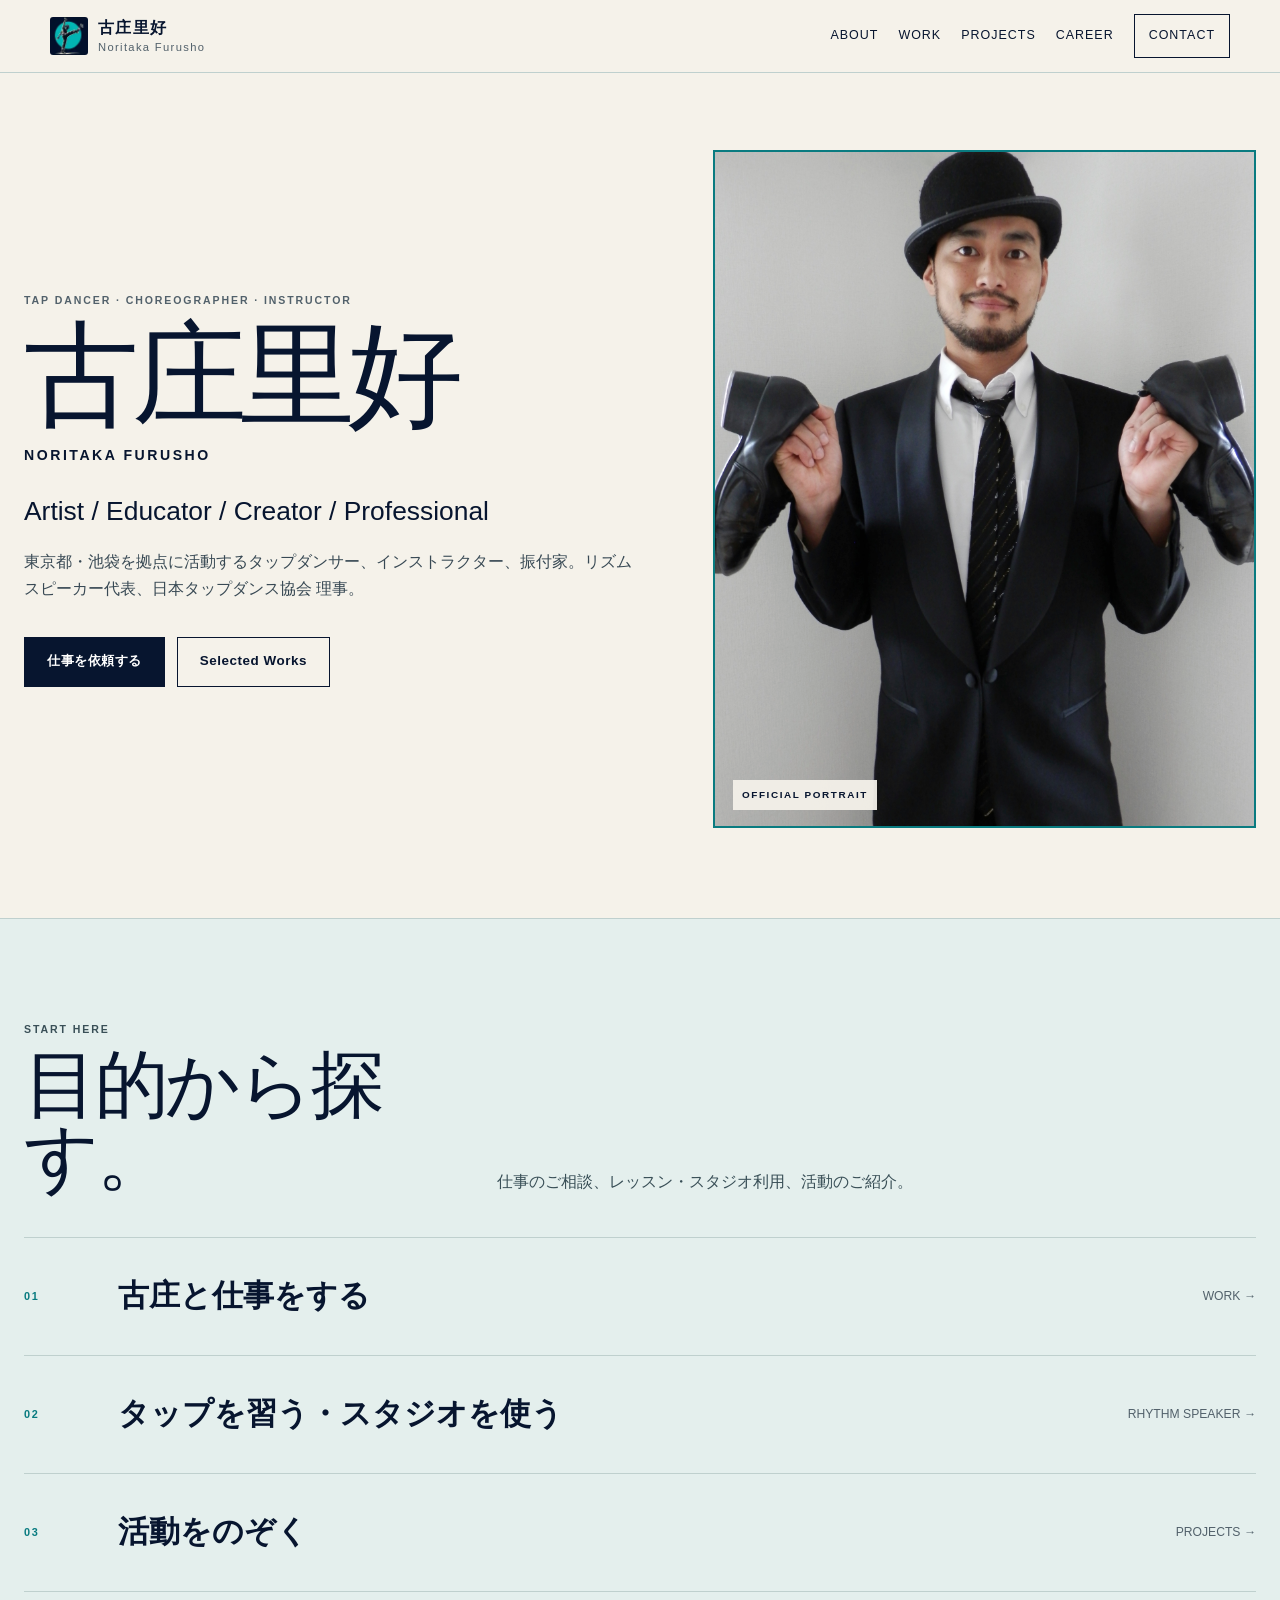
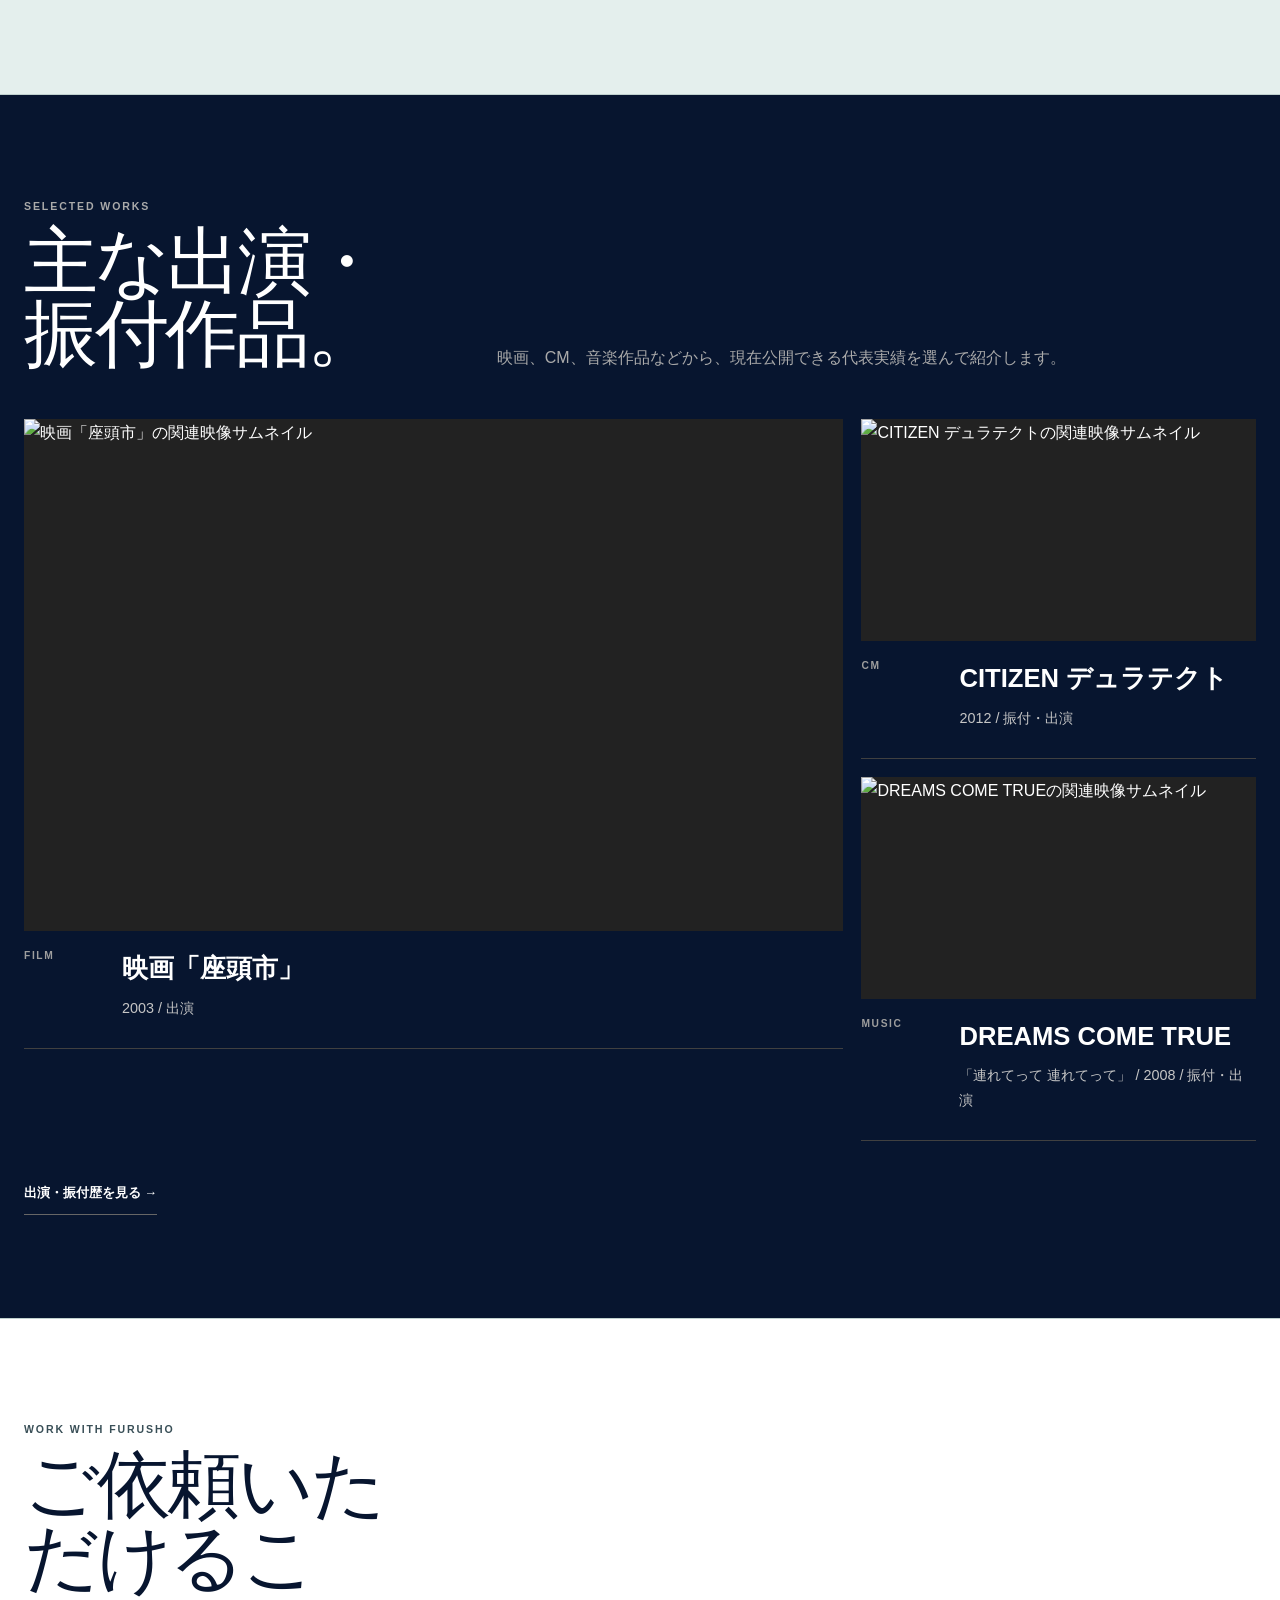
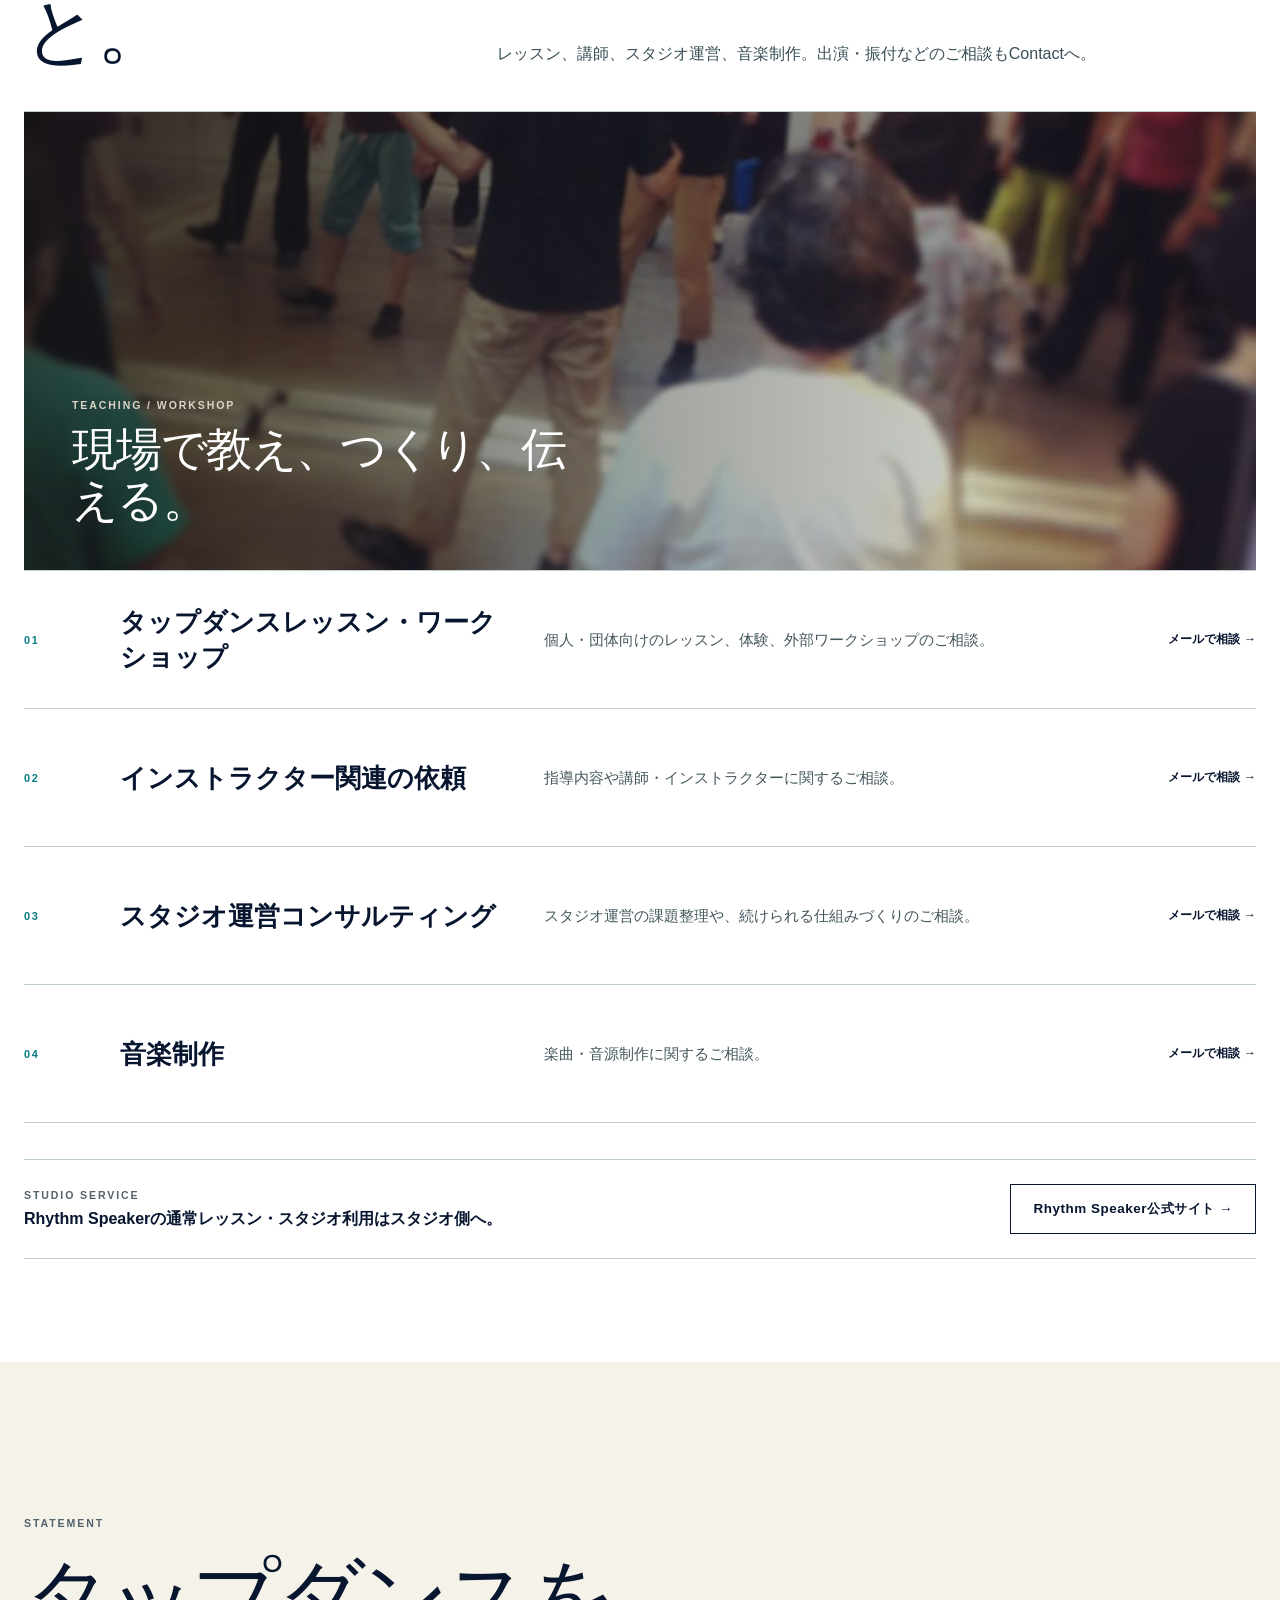
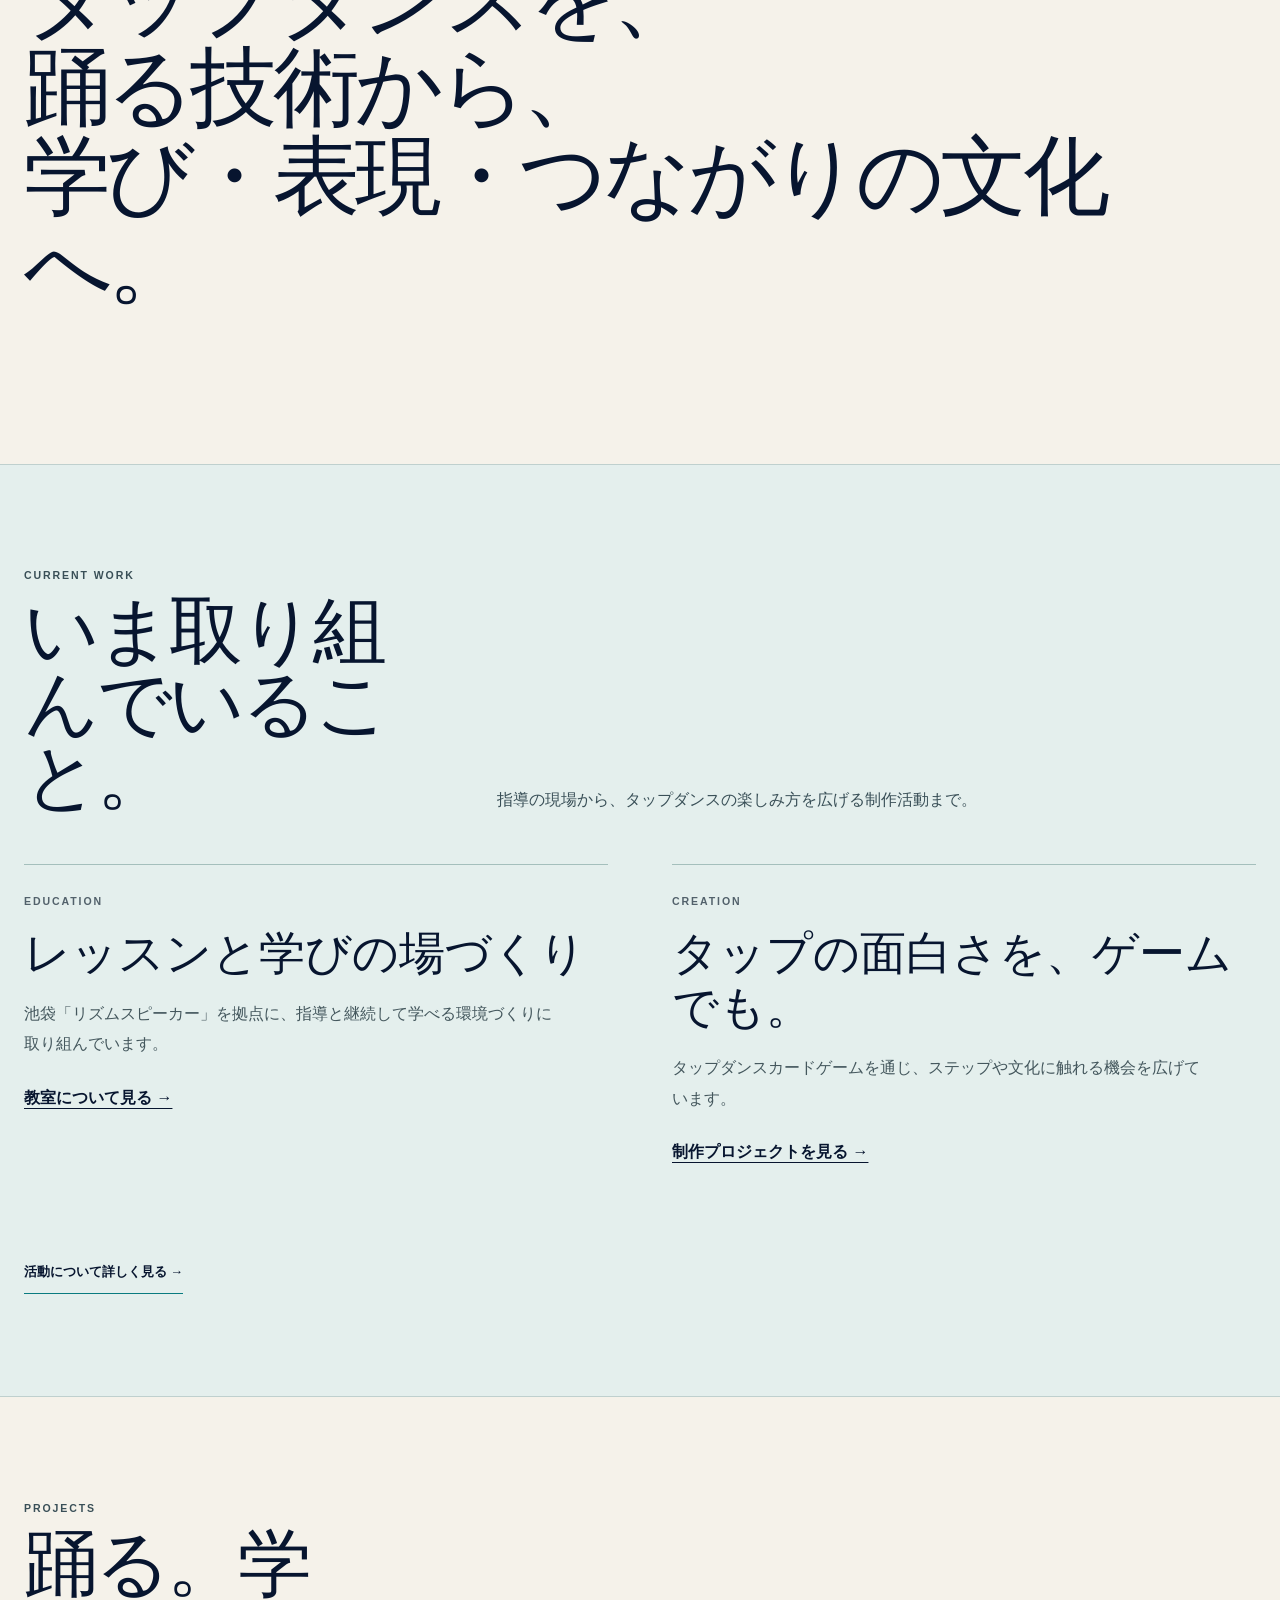
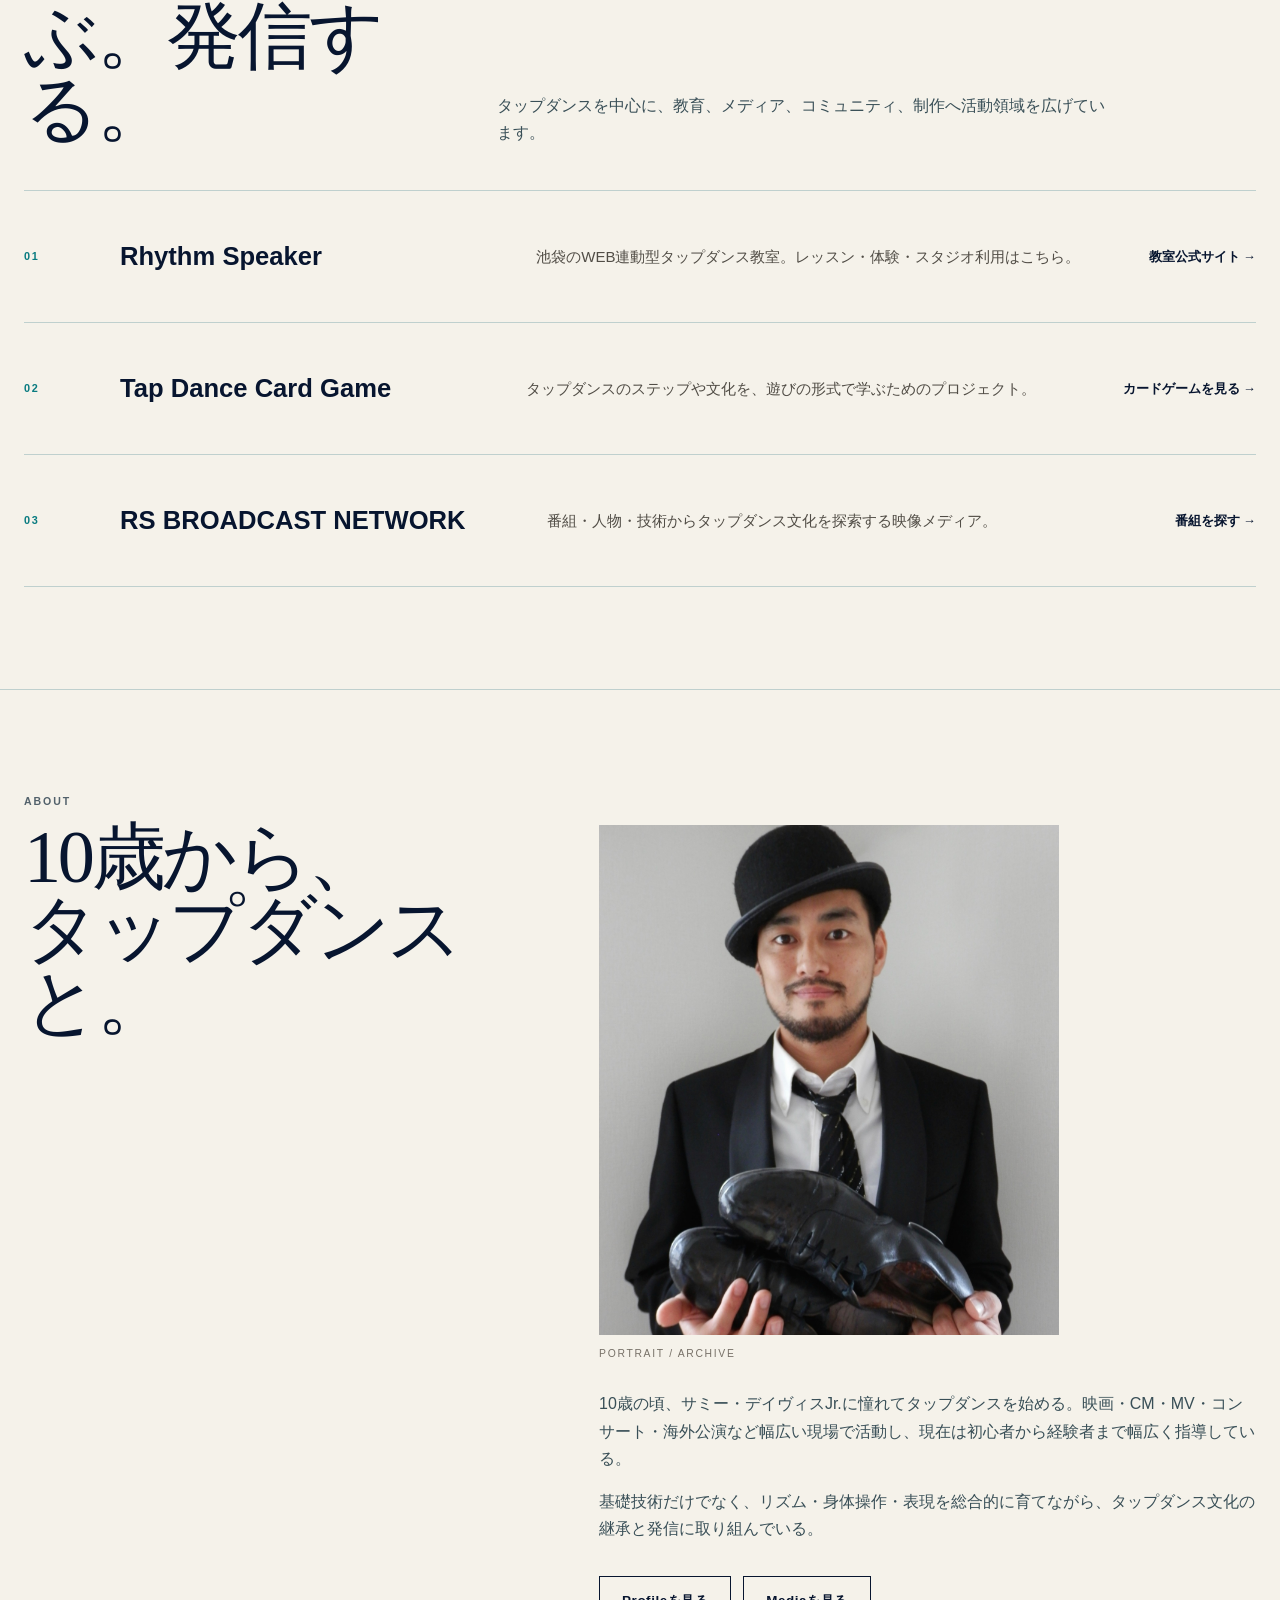
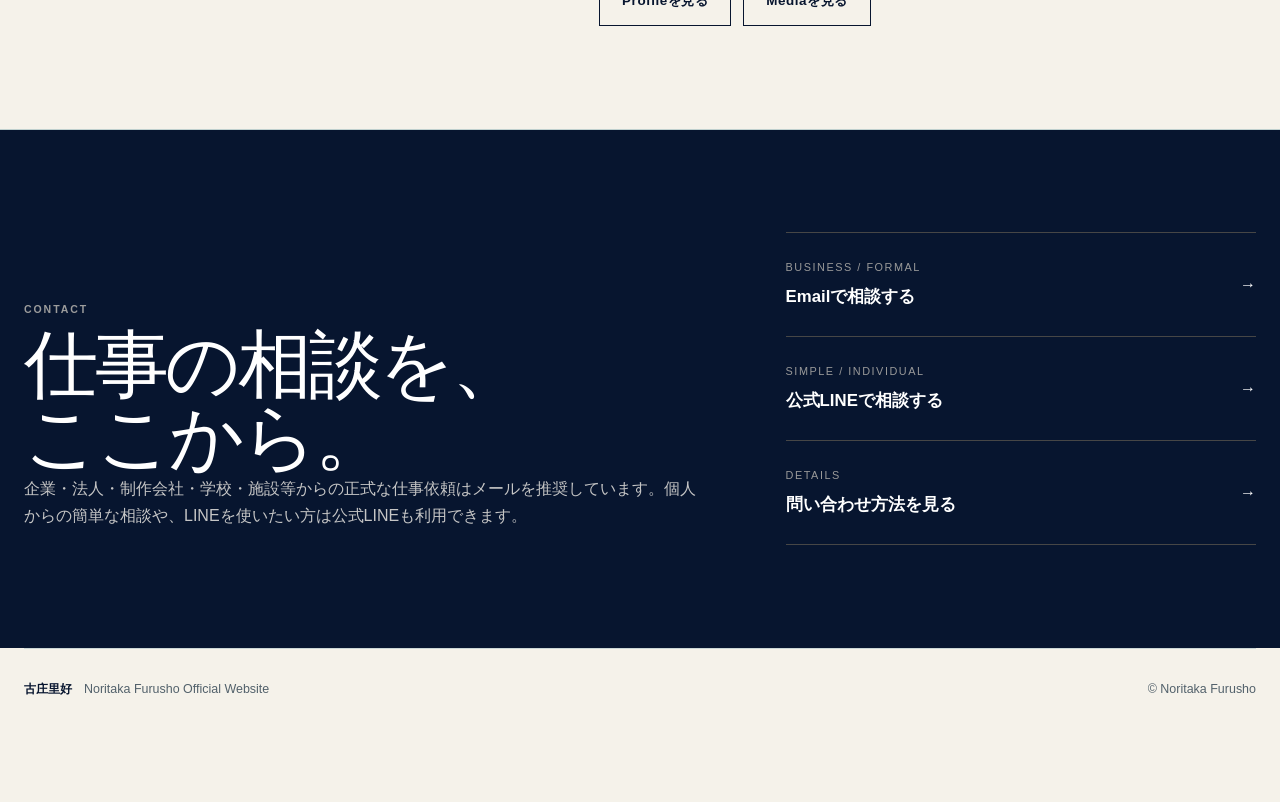
==== index.html @ b744b851 "fix(theme): match browser theme color to navy brand" ====
<!doctype html>
<html lang="ja">
<head>
  <meta charset="utf-8">
  <meta name="viewport" content="width=device-width, initial-scale=1">
  <title>古庄里好 | Noritaka Furusho Official Website</title>
  <meta name="description" content="タップダンサー、インストラクター、振付家・古庄里好（Noritaka Furusho）の公式サイト。プロフィール、主な出演・振付歴、現在の活動、タップダンスレッスン・ワークショップ、インストラクター関連、スタジオ運営コンサルティング、音楽制作などのご相談。">
  <meta name="theme-color" content="#07152F">
  <link rel="icon" type="image/svg+xml" href="assets/icons/furusho-mark.svg">
  <link rel="manifest" href="site.webmanifest">
  <meta name="apple-mobile-web-app-title" content="NORITAP">
  <link rel="canonical" href="https://noritap.github.io/furusho-official/">
  <meta property="og:type" content="website">
  <meta property="og:locale" content="ja_JP">
  <meta property="og:title" content="古庄里好 | Noritaka Furusho Official Website">
  <meta property="og:description" content="タップダンサー、インストラクター、振付家・古庄里好の公式サイト。プロフィール、実績、現在の活動、仕事依頼の窓口。">
  <meta property="og:url" content="https://noritap.github.io/furusho-official/">
  <meta property="og:image" content="https://noritap.github.io/furusho-official/assets/images/furusho-profile-main.jpg">
  <meta property="og:image:alt" content="タップシューズを手にした古庄里好">
  <meta name="twitter:card" content="summary_large_image">
  <link rel="stylesheet" href="assets/css/style.css">
  <link rel="stylesheet" href="assets/css/home-v3.css">
  <link rel="stylesheet" href="assets/css/home-work-context.css">
  <link rel="stylesheet" href="assets/css/editorial-photo-library.css">
  <link rel="stylesheet" href="assets/css/v4-public.css">
  <script type="application/ld+json">
  {
    "@context": "https://schema.org",
    "@type": "Person",
    "name": "古庄里好",
    "alternateName": ["Noritaka Furusho", "noritap", "NORITAP", "NORI"],
    "url": "https://noritap.github.io/furusho-official/",
    "image": "https://noritap.github.io/furusho-official/assets/images/furusho-profile-main.jpg",
    "jobTitle": ["タップダンサー", "インストラクター", "振付家"],
    "sameAs": [
      "https://www.youtube.com/channel/UCsCznku0uyE4718G5wfj_2Q",
      "https://www.instagram.com/noritap/"
    ]
  }
  </script>
</head>
<body class="home-v3">
  <a class="skip-link" href="#main">本文へ移動</a>

  <header class="site-header">
    <a class="brand" href="#top" aria-label="古庄里好 Official Website ホーム">
      <img class="brand-mark" src="assets/icons/furusho-mark.svg" alt="" width="38" height="38" aria-hidden="true">
      <span class="brand-copy"><span class="brand-ja">古庄里好</span><span class="brand-en">Noritaka Furusho</span></span>
    </a>
    <nav class="nav" aria-label="メインナビゲーション">
      <a href="#about">About</a>
      <a href="#work">Work</a>
      <a href="projects/">Projects</a>
      <a href="career/">Career</a>
      <a class="nav-cta" href="contact/">Contact</a>
    </nav>
  </header>

  <main id="main">
    <section id="top" class="section-shell v3-hero">
      <div class="v3-hero-copy">
        <p class="v3-kicker">TAP DANCER · CHOREOGRAPHER · INSTRUCTOR</p>
        <h1 class="v3-name">古庄里好<span>NORITAKA FURUSHO</span></h1>
        <p class="v3-role">Artist / Educator / Creator / Professional</p>
        <p class="v3-hero-lead">東京都・池袋を拠点に活動するタップダンサー、インストラクター、振付家。リズムスピーカー代表、日本タップダンス協会 理事。</p>
        <div class="v3-actions">
          <a class="v3-button primary" href="contact/">仕事を依頼する</a>
          <a class="v3-button" href="#selected-works">Selected Works</a>
        </div>
      </div>
      <figure class="v3-portrait">
        <img src="assets/images/furusho-profile-main.jpg" alt="タップシューズを手にした古庄里好" width="1200" height="1600" fetchpriority="high">
        <figcaption>OFFICIAL PORTRAIT</figcaption>
      </figure>
    </section>

    <section class="v3-section v3-route" aria-labelledby="route-title">
      <div class="section-shell">
        <div class="v3-route-head">
          <div><p class="v3-label">START HERE</p><h2 id="route-title">目的から探す。</h2></div>
          <p>仕事のご相談、レッスン・スタジオ利用、活動のご紹介。</p>
        </div>
        <div class="v3-route-list">
          <a class="v3-route-link" href="#work"><span class="index">01</span><strong>古庄と仕事をする</strong><small>WORK →</small></a>
          <a class="v3-route-link" href="https://noritap.github.io/rhythmspeaker/" target="_blank" rel="noopener noreferrer"><span class="index">02</span><strong>タップを習う・スタジオを使う</strong><small>RHYTHM SPEAKER →</small></a>
          <a class="v3-route-link" href="projects/"><span class="index">03</span><strong>活動をのぞく</strong><small>PROJECTS →</small></a>
        </div>
      </div>
    </section>

    <section id="selected-works" class="v3-section v3-works">
      <div class="section-shell">
        <div class="v3-section-head">
          <div><p class="v3-label">SELECTED WORKS</p><h2>主な出演・振付作品。</h2></div>
          <p>映画、CM、音楽作品などから、現在公開できる代表実績を選んで紹介します。</p>
        </div>
<!-- BEGIN GENERATED:HOME_FEATURED_WORKS -->
        <div class="v3-feature-grid">
          <a class="v3-feature-main" href="https://www.youtube.com/watch?v=op0b7AyaQn0" target="_blank" rel="noopener noreferrer"><figure><img src="https://img.youtube.com/vi/op0b7AyaQn0/hqdefault.jpg" alt="映画「座頭市」の関連映像サムネイル" width="480" height="360" loading="lazy" decoding="async"></figure><div class="v3-feature-copy"><span>FILM</span><div><h3>映画「座頭市」</h3><p>2003 / 出演</p></div></div></a>
          <div class="v3-feature-side-stack">
          <a class="v3-feature-side" href="https://www.youtube.com/watch?v=KNPQqgpgqPQ" target="_blank" rel="noopener noreferrer"><figure><img src="https://img.youtube.com/vi/KNPQqgpgqPQ/hqdefault.jpg" alt="CITIZEN デュラテクトの関連映像サムネイル" width="480" height="360" loading="lazy" decoding="async"></figure><div class="v3-feature-copy"><span>CM</span><div><h3>CITIZEN デュラテクト</h3><p>2012 / 振付・出演</p></div></div></a>
          <a class="v3-feature-side" href="https://www.youtube.com/watch?v=3HW_v_vA63w" target="_blank" rel="noopener noreferrer"><figure><img src="https://img.youtube.com/vi/3HW_v_vA63w/hqdefault.jpg" alt="DREAMS COME TRUEの関連映像サムネイル" width="480" height="360" loading="lazy" decoding="async"></figure><div class="v3-feature-copy"><span>MUSIC</span><div><h3>DREAMS COME TRUE</h3><p>「連れてって 連れてって」 / 2008 / 振付・出演</p></div></div></a>
          </div>
        </div>
<!-- END GENERATED:HOME_FEATURED_WORKS -->
        <a class="v3-dark-link" href="career/">出演・振付歴を見る →</a>
      </div>
    </section>

    <section id="work" class="v3-section v3-work">
      <div class="section-shell">
        <div class="v3-section-head">
          <div><p class="v3-label">WORK WITH FURUSHO</p><h2>ご依頼いただけること。</h2></div>
          <p>レッスン、講師、スタジオ運営、音楽制作。出演・振付などのご相談もContactへ。</p>
        </div>
        <figure class="v3-work-context">
          <img src="assets/images/editorial/teaching-class.jpg" alt="スタジオで受講者にタップダンスを教えるレッスン風景" width="960" height="960" loading="lazy" decoding="async">
          <figcaption><span>TEACHING / WORKSHOP</span><strong>現場で教え、つくり、伝える。</strong></figcaption>
        </figure>
<!-- BEGIN GENERATED:HOME_SERVICES -->
        <div class="v3-work-list">
          <article class="v3-work-row"><span class="index">01</span><h3>タップダンスレッスン・ワークショップ</h3><p>個人・団体向けのレッスン、体験、外部ワークショップのご相談。</p><a href="mailto:furushonoritaka@gmail.com?subject=%E3%82%BF%E3%83%83%E3%83%97%E3%83%80%E3%83%B3%E3%82%B9%E3%83%AC%E3%83%83%E3%82%B9%E3%83%B3%E3%83%BB%E3%83%AF%E3%83%BC%E3%82%AF%E3%82%B7%E3%83%A7%E3%83%83%E3%83%97%E3%81%AE%E3%81%94%E7%9B%B8%E8%AB%87%EF%BD%9C%E5%8F%A4%E5%BA%84%E9%87%8C%E5%A5%BD" aria-label="タップダンスレッスン・ワークショップについてメールで相談する">メールで相談 →</a></article>
          <article class="v3-work-row"><span class="index">02</span><h3>インストラクター関連の依頼</h3><p>指導内容や講師・インストラクターに関するご相談。</p><a href="mailto:furushonoritaka@gmail.com?subject=%E3%82%A4%E3%83%B3%E3%82%B9%E3%83%88%E3%83%A9%E3%82%AF%E3%82%BF%E3%83%BC%E9%96%A2%E9%80%A3%E3%81%AE%E4%BE%9D%E9%A0%BC%E3%81%AE%E3%81%94%E7%9B%B8%E8%AB%87%EF%BD%9C%E5%8F%A4%E5%BA%84%E9%87%8C%E5%A5%BD" aria-label="インストラクター関連の依頼についてメールで相談する">メールで相談 →</a></article>
          <article class="v3-work-row"><span class="index">03</span><h3>スタジオ運営コンサルティング</h3><p>スタジオ運営の課題整理や、続けられる仕組みづくりのご相談。</p><a href="mailto:furushonoritaka@gmail.com?subject=%E3%82%B9%E3%82%BF%E3%82%B8%E3%82%AA%E9%81%8B%E5%96%B6%E3%82%B3%E3%83%B3%E3%82%B5%E3%83%AB%E3%83%86%E3%82%A3%E3%83%B3%E3%82%B0%E3%81%AE%E3%81%94%E7%9B%B8%E8%AB%87%EF%BD%9C%E5%8F%A4%E5%BA%84%E9%87%8C%E5%A5%BD" aria-label="スタジオ運営コンサルティングについてメールで相談する">メールで相談 →</a></article>
          <article class="v3-work-row"><span class="index">04</span><h3>音楽制作</h3><p>楽曲・音源制作に関するご相談。</p><a href="mailto:furushonoritaka@gmail.com?subject=%E9%9F%B3%E6%A5%BD%E5%88%B6%E4%BD%9C%E3%81%AE%E3%81%94%E7%9B%B8%E8%AB%87%EF%BD%9C%E5%8F%A4%E5%BA%84%E9%87%8C%E5%A5%BD" aria-label="音楽制作についてメールで相談する">メールで相談 →</a></article>
        </div>
<!-- END GENERATED:HOME_SERVICES -->
        <div class="v3-studio-note">
          <div><p class="v3-label">STUDIO SERVICE</p><strong>Rhythm Speakerの通常レッスン・スタジオ利用はスタジオ側へ。</strong></div>
          <a class="v3-button" href="https://noritap.github.io/rhythmspeaker/" target="_blank" rel="noopener noreferrer">Rhythm Speaker公式サイト →</a>
        </div>
      </div>
    </section>

    <section class="v3-statement">
      <div class="section-shell">
        <p class="v3-label">STATEMENT</p>
        <blockquote>タップダンスを、<br>踊る技術から、<br>学び・表現・つながりの文化へ。</blockquote>
      </div>
    </section>

<!-- BEGIN GENERATED:HOME_CURRENT_WORK -->
    <section class="v3-section v4-current" id="current-work" aria-labelledby="current-work-heading"><div class="section-shell"><div class="v3-section-head"><div><p class="v3-label">CURRENT WORK</p><h2 id="current-work-heading">いま取り組んでいること。</h2></div><p>指導の現場から、タップダンスの楽しみ方を広げる制作活動まで。</p></div><div class="v4-current-grid">
          <article class="v4-current-item"><p class="v3-label">EDUCATION</p><h3>レッスンと学びの場づくり</h3><p>池袋「リズムスピーカー」を拠点に、指導と継続して学べる環境づくりに取り組んでいます。</p><a href="https://noritap.github.io/rhythmspeaker/" target="_blank" rel="noopener noreferrer">教室について見る →</a></article>
          <article class="v4-current-item"><p class="v3-label">CREATION</p><h3>タップの面白さを、ゲームでも。</h3><p>タップダンスカードゲームを通じ、ステップや文化に触れる機会を広げています。</p><a href="https://noritap.github.io/tapdance-cardgame/" target="_blank" rel="noopener noreferrer">制作プロジェクトを見る →</a></article>
</div><p class="v4-current-detail"><a class="v3-dark-link" href="activities/">活動について詳しく見る →</a></p></div></section>
<!-- END GENERATED:HOME_CURRENT_WORK -->

    <section class="v3-section" id="projects-preview">
      <div class="section-shell">
        <div class="v3-section-head">
          <div><p class="v3-label">PROJECTS</p><h2>踊る。学ぶ。発信する。</h2></div>
          <p>タップダンスを中心に、教育、メディア、コミュニティ、制作へ活動領域を広げています。</p>
        </div>
<!-- BEGIN GENERATED:HOME_PROJECTS -->
        <div class="v3-project-list">
          <a class="v3-project-row" href="https://noritap.github.io/rhythmspeaker/" target="_blank" rel="noopener noreferrer"><span class="index">01</span><strong>Rhythm Speaker</strong><p>池袋のWEB連動型タップダンス教室。レッスン・体験・スタジオ利用はこちら。</p><span class="arrow">教室公式サイト →</span></a>
          <a class="v3-project-row" href="https://noritap.github.io/tapdance-cardgame/" target="_blank" rel="noopener noreferrer"><span class="index">02</span><strong>Tap Dance Card Game</strong><p>タップダンスのステップや文化を、遊びの形式で学ぶためのプロジェクト。</p><span class="arrow">カードゲームを見る →</span></a>
          <a class="v3-project-row" href="https://noritap.github.io/rhythmspeaker/broadcast/" target="_blank" rel="noopener noreferrer"><span class="index">03</span><strong>RS BROADCAST NETWORK</strong><p>番組・人物・技術からタップダンス文化を探索する映像メディア。</p><span class="arrow">番組を探す →</span></a>
        </div>
<!-- END GENERATED:HOME_PROJECTS -->
      </div>
    </section>

    <section id="about" class="v3-section v3-about">
      <div class="section-shell v3-about-grid">
        <div><p class="v3-label">ABOUT</p><h2>10歳から、<br>タップダンスと。</h2></div>
        <div class="v3-about-copy">
          <figure class="v3-about-editorial-photo"><img src="assets/images/editorial/about-portrait.jpg" alt="帽子とスーツを着た古庄里好のポートレート" loading="lazy" decoding="async"><figcaption>PORTRAIT / ARCHIVE</figcaption></figure>
          <p>10歳の頃、サミー・デイヴィスJr.に憧れてタップダンスを始める。映画・CM・MV・コンサート・海外公演など幅広い現場で活動し、現在は初心者から経験者まで幅広く指導している。</p>
          <p>基礎技術だけでなく、リズム・身体操作・表現を総合的に育てながら、タップダンス文化の継承と発信に取り組んでいる。</p>
          <div class="v3-actions"><a class="v3-button" href="profile/">Profileを見る</a><a class="v3-button" href="media/">Mediaを見る</a></div>
        </div>
      </div>
    </section>

    <section id="contact" class="v3-section v3-contact">
      <div class="section-shell v3-contact-grid">
        <div>
          <p class="v3-label">CONTACT</p>
          <h2>仕事の相談を、<br>ここから。</h2>
          <p>企業・法人・制作会社・学校・施設等からの正式な仕事依頼はメールを推奨しています。個人からの簡単な相談や、LINEを使いたい方は公式LINEも利用できます。</p>
        </div>
        <div class="v3-contact-methods">
          <a href="mailto:furushonoritaka@gmail.com"><span><small>Business / Formal</small><strong>Emailで相談する</strong></span><span>→</span></a>
          <a href="https://lin.ee/zC5YLe7" target="_blank" rel="noopener noreferrer"><span><small>Simple / Individual</small><strong>公式LINEで相談する</strong></span><span>→</span></a>
          <a href="contact/"><span><small>Details</small><strong>問い合わせ方法を見る</strong></span><span>→</span></a>
        </div>
      </div>
    </section>
  </main>

  <footer class="footer section-shell"><div><strong>古庄里好</strong><span>Noritaka Furusho Official Website</span></div><p>© Noritaka Furusho</p></footer>

  <nav class="mobile-action-bar" aria-label="モバイル主要アクション">
    <a href="#work">依頼内容</a>
    <a class="mobile-action-primary" href="contact/">仕事を相談</a>
  </nav>
</body>
</html>
---- assets/css/style.css ----
:root {
  --bg: #f5f2ea;
  --surface: #e9e7df;
  --ink: #07152f;
  --muted: #52616b;
  --line: #cbd7d6;
  --dark: #07152f;
  --light: #f7edcf;
  --accent: #097b80;
  --max: 1180px;
}

* { box-sizing: border-box; }
html { scroll-behavior: smooth; }
body {
  margin: 0;
  background: var(--bg);
  color: var(--ink);
  font-family: -apple-system, BlinkMacSystemFont, "Helvetica Neue", "Hiragino Sans", "Yu Gothic", Meiryo, sans-serif;
  line-height: 1.7;
}
a { color: inherit; text-decoration: none; }
a:focus-visible, .button:focus-visible, .mobile-action-bar a:focus-visible {
  outline: 2px solid currentColor;
  outline-offset: 4px;
}
img { max-width: 100%; }
section[id] { scroll-margin-top: 92px; }
.section-shell { width: min(calc(100% - 40px), var(--max)); margin: auto; }
.skip-link {
  position: fixed;
  left: 12px;
  top: 12px;
  z-index: 100;
  transform: translateY(-180%);
  background: var(--ink);
  color: var(--light);
  padding: 10px 14px;
  font-weight: 700;
}
.skip-link:focus { transform: translateY(0); }

.site-header {
  position: sticky;
  top: 0;
  z-index: 20;
  display: flex;
  justify-content: space-between;
  align-items: center;
  padding: 14px max(20px, calc((100vw - var(--max)) / 2));
  background: rgba(245, 242, 234, .97);
  backdrop-filter: blur(14px);
  border-bottom: 1px solid var(--line);
}
.brand { display: flex; flex-direction: column; line-height: 1.1; flex: 0 0 auto; }
.brand-ja { font-weight: 800; letter-spacing: .08em; }
.brand-en { font-size: .7rem; letter-spacing: .12em; color: var(--muted); margin-top: 4px; }
.nav { display: flex; gap: 20px; align-items: center; font-size: .78rem; text-transform: uppercase; letter-spacing: .08em; }
.nav a { min-height: 44px; display: inline-flex; align-items: center; transition: opacity .18s ease, background-color .18s ease, color .18s ease; }
.nav a:hover { opacity: .58; }
.nav [aria-current="page"] { font-weight: 800; text-decoration: underline; text-underline-offset: 5px; }
.nav-cta { padding: 0 14px; border: 1px solid var(--ink); }
.nav-cta:hover { opacity: 1 !important; background: var(--ink); color: var(--light); }

.hero {
  min-height: 72vh;
  display: grid;
  grid-template-columns: 1.08fr .92fr;
  align-items: center;
  gap: clamp(34px, 4.5vw, 56px);
  padding: clamp(54px, 6vw, 76px) 0 clamp(48px, 5vw, 68px);
}
.hero-copy { max-width: 700px; }
.eyebrow, .section-label { font-size: .72rem; letter-spacing: .18em; font-weight: 800; color: var(--muted); }
h1, h2, h3, p { margin-top: 0; }
h1 { font-size: clamp(3.5rem, 7vw, 7rem); line-height: .88; letter-spacing: -.055em; margin: 16px 0 26px; }
h1 span { display: block; font-size: .19em; letter-spacing: .08em; margin-top: 18px; }
.hero-message { max-width: 650px; font-size: clamp(1.65rem, 3vw, 2.75rem); line-height: 1.3; letter-spacing: -.025em; margin-bottom: 22px; }
.hero-lead { max-width: 680px; color: #3c3a35; font-size: .98rem; }
.hero-actions { display: flex; gap: 12px; flex-wrap: wrap; margin-top: 28px; }
.button {
  display: inline-flex;
  justify-content: center;
  align-items: center;
  min-height: 50px;
  padding: 0 20px;
  border: 1px solid var(--ink);
  font-weight: 800;
  font-size: .88rem;
  transition: transform .18s ease, background-color .18s ease, color .18s ease, border-color .18s ease;
}
.button:hover { transform: translateY(-1px); }
.button.primary { background: var(--ink); color: var(--light); }
.button.secondary { background: transparent; }
.button.secondary:hover { background: var(--ink); color: var(--light); }
.hero-meta {
  display: flex;
  gap: 12px;
  flex-wrap: wrap;
  margin-top: 28px;
  color: var(--muted);
  font-size: .65rem;
  letter-spacing: .12em;
  font-weight: 800;
}
.hero-meta span { border-top: 1px solid var(--line); padding-top: 8px; }
.hero-portrait {
  position: relative;
  width: min(100%, 460px);
  justify-self: end;
  margin: 0;
  aspect-ratio: 4 / 5;
  overflow: hidden;
  background: #ddd7cb;
  border: 1px solid var(--line);
}
.hero-portrait img {
  width: 100%;
  height: 100%;
  display: block;
  object-fit: cover;
  object-position: 50% 22%;
  filter: saturate(.92) contrast(1.02);
}
.hero-portrait::after {
  content: "";
  position: absolute;
  inset: 0;
  background: linear-gradient(to top, rgba(0,0,0,.42), rgba(0,0,0,0) 42%);
  pointer-events: none;
}
.hero-portrait figcaption {
  position: absolute;
  z-index: 1;
  left: 22px;
  right: 22px;
  bottom: 18px;
  display: flex;
  align-items: baseline;
  gap: 9px;
  color: #fff;
  letter-spacing: .16em;
  text-transform: uppercase;
}
.hero-portrait figcaption strong { font-size: 1.45rem; letter-spacing: -.02em; }
.hero-portrait figcaption span { font-size: .62rem; }

.section { padding: clamp(76px, 7vw, 100px) 0; }
.section-intro, .split-heading {
  display: grid;
  grid-template-columns: minmax(0, .9fr) minmax(0, 1.1fr);
  gap: clamp(42px, 6vw, 80px);
  align-items: start;
}
.section-intro h2, .split-heading h2, .section h2 { font-size: clamp(2.3rem, 5vw, 4.7rem); line-height: 1.06; letter-spacing: -.045em; }
.section-intro > div:last-child, .split-heading > div:last-child { max-width: 620px; padding-top: 36px; }
.section-intro p, .split-heading p { font-size: 1.02rem; }
.compact-intro > div:last-child { padding-top: 16px; }
.text-link { display: inline-flex; min-height: 44px; align-items: center; font-weight: 800; text-decoration: underline; text-underline-offset: 4px; }

.about-section { border-top: 1px solid var(--line); }
.dark-section { background: var(--dark); color: var(--light); }
.dark-section .section-label { color: #999; }

.contact-section { background: #07152f; color: #f7edcf; }
.contact-inner { max-width: 920px; text-align: center; }
.contact-inner .section-label { color: #999; }
.contact-inner p { max-width: 760px; margin: 0 auto 26px; color: #c9c9c9; }
.contact-actions { justify-content: center; }
.button.light { background: #fff; color: #111; border-color: #fff; }
.button.light:hover { background: transparent; color: #fff; }
.footer { padding: 30px 0 90px; display: flex; justify-content: space-between; gap: 20px; border-top: 1px solid var(--line); font-size: .78rem; color: var(--muted); }
.footer div { display: flex; gap: 12px; }
.footer strong { color: var(--ink); }

.mobile-action-bar { display: none; }

@media (max-width: 980px) {
  .site-header { gap: 18px; }
  .nav { gap: 14px; }
  .hero { grid-template-columns: 1fr; min-height: auto; padding-top: 58px; }
  .hero-copy { max-width: none; }
  .hero-portrait { width: min(76vw, 430px); justify-self: center; margin: 4px auto 0; }
  .section-intro, .split-heading { grid-template-columns: 1fr; gap: 18px; }
  .section-intro > div:last-child, .split-heading > div:last-child { max-width: none; padding-top: 0; }
}

@media (max-width: 720px) {
  body { padding-bottom: 68px; }
  section[id] { scroll-margin-top: 82px; }
  .section-shell { width: min(calc(100% - 28px), var(--max)); }
  .site-header { padding: 10px 14px; gap: 12px; }
  .brand-en { font-size: .6rem; }
  .nav a:not(.nav-cta) { display: none; }
  .nav { gap: 0; }
  .nav-cta { min-height: 42px; padding: 0 12px; }
  .hero { padding: 42px 0 38px; gap: 26px; }
  h1 { margin-bottom: 22px; }
  .hero-message { font-size: 1.72rem; }
  .hero-lead { font-size: .94rem; }
  .hero-actions { display: grid; margin-top: 24px; }
  .button { width: 100%; }
  .hero-meta { gap: 8px 12px; }
  .hero-portrait { width: 100%; max-width: none; aspect-ratio: 4 / 5; }
  .hero-portrait figcaption { left: 16px; right: 16px; bottom: 14px; }
  .section { padding: 66px 0; }
  .footer { flex-direction: column; padding-bottom: 30px; }
  .footer div { flex-direction: column; gap: 2px; }
  .mobile-action-bar {
    position: fixed;
    left: 0;
    right: 0;
    bottom: 0;
    z-index: 40;
    display: grid;
    grid-template-columns: .9fr 1.1fr;
    gap: 1px;
    padding: 8px;
    background: rgba(245, 242, 234, .97);
    border-top: 1px solid var(--line);
    backdrop-filter: blur(14px);
  }
  .mobile-action-bar a {
    min-height: 48px;
    display: inline-flex;
    align-items: center;
    justify-content: center;
    border: 1px solid var(--ink);
    font-weight: 800;
    font-size: .84rem;
    background: var(--bg);
  }
  .mobile-action-bar .mobile-action-primary { background: var(--ink); color: var(--light); }
}

@media (prefers-reduced-motion: reduce) {
  html { scroll-behavior: auto; }
  *, *::before, *::after { transition-duration: .01ms !important; animation-duration: .01ms !important; }
}


/* NF TAP brand mark */
.brand {
  flex-direction: row;
  align-items: center;
  gap: 10px;
}
.brand-mark {
  width: 38px;
  height: 38px;
  display: block;
  flex: 0 0 38px;
  object-fit: cover;
  border-radius: 3px;
}
.brand-copy {
  display: flex;
  flex-direction: column;
  line-height: 1.1;
}
@media (max-width: 720px) {
  .brand { gap: 8px; }
  .brand-mark { width: 32px; height: 32px; flex-basis: 32px; }
}
---- assets/css/home-v3.css ----
/* FURUSHO OFFICIAL v3 — Editorial Authority / HOME only */

.home-v3 {
  --v3-paper: #f5f2ea;
  --v3-paper-2: #e4efed;
  --v3-ink: #07152f;
  --v3-muted: #52616b;
  --v3-line: #bfd0ce;
  --v3-accent: #097b80;
  --v3-dark: #07152f;
  --v3-max: 1240px;
  background: var(--v3-paper);
  color: var(--v3-ink);
}

.home-v3 .section-shell {
  width: min(calc(100% - 48px), var(--v3-max));
}

.home-v3 .site-header {
  background: rgba(245, 242, 234, .97);
  border-bottom-color: var(--v3-line);
}

.home-v3 .nav-cta {
  border-radius: 0;
}

.home-v3 .v3-kicker,
.home-v3 .v3-label {
  margin: 0;
  color: var(--v3-muted);
  font-size: .66rem;
  font-weight: 800;
  letter-spacing: .18em;
  text-transform: uppercase;
}

.home-v3 .v3-section {
  padding: clamp(76px, 8vw, 124px) 0;
  border-top: 1px solid var(--v3-line);
}

/* HERO */
.home-v3 .v3-hero {
  min-height: calc(100vh - 72px);
  display: grid;
  grid-template-columns: minmax(0, 1.06fr) minmax(340px, .94fr);
  gap: clamp(42px, 6vw, 92px);
  align-items: center;
  padding-top: clamp(52px, 6vw, 88px);
  padding-bottom: clamp(60px, 7vw, 100px);
}

.home-v3 .v3-hero-copy {
  align-self: center;
}

.home-v3 .v3-name {
  margin: 18px 0 26px;
  font-family: "Yu Mincho", "Hiragino Mincho ProN", "Hiragino Mincho Pro", serif;
  font-size: clamp(4.2rem, 9vw, 9rem);
  font-weight: 500;
  letter-spacing: -.06em;
  line-height: .84;
}

.home-v3 .v3-name span {
  display: block;
  margin-top: 22px;
  font-family: -apple-system, BlinkMacSystemFont, "Helvetica Neue", "Hiragino Sans", "Yu Gothic", sans-serif;
  font-size: clamp(.82rem, 1.1vw, 1.05rem);
  font-weight: 700;
  letter-spacing: .18em;
  line-height: 1.4;
}

.home-v3 .v3-role {
  max-width: 720px;
  margin-bottom: 18px;
  font-size: clamp(1.2rem, 2.1vw, 1.65rem);
  line-height: 1.45;
}

.home-v3 .v3-hero-lead {
  max-width: 660px;
  margin-bottom: 0;
  color: #384954;
  font-size: 1rem;
}

.home-v3 .v3-actions {
  display: flex;
  flex-wrap: wrap;
  gap: 12px;
  margin-top: 34px;
}

.home-v3 .v3-button {
  min-height: 50px;
  display: inline-flex;
  align-items: center;
  justify-content: center;
  padding: 0 22px;
  border: 1px solid var(--v3-ink);
  font-size: .84rem;
  font-weight: 800;
  letter-spacing: .04em;
}

.home-v3 .v3-button.primary {
  background: var(--v3-ink);
  color: #fff;
}

.home-v3 .v3-button:hover {
  text-decoration: underline;
  text-underline-offset: 4px;
}

.home-v3 .v3-portrait {
  position: relative;
  margin: 0;
  aspect-ratio: 4 / 5;
  overflow: hidden;
  border: 2px solid #097b80;
  background: #d7e7e2;
}

.home-v3 .v3-portrait img {
  width: 100%;
  height: 100%;
  display: block;
  object-fit: cover;
  object-position: 50% 20%;
  filter: saturate(.9) contrast(1.03);
}

.home-v3 .v3-portrait figcaption {
  position: absolute;
  left: 18px;
  bottom: 16px;
  padding: 7px 9px;
  background: rgba(245, 242, 234, .94);
  color: var(--v3-ink);
  font-size: .62rem;
  font-weight: 800;
  letter-spacing: .16em;
}

/* ROUTE */
.home-v3 .v3-route {
  background: var(--v3-paper-2);
}

.home-v3 .v3-route-head,
.home-v3 .v3-section-head {
  display: grid;
  grid-template-columns: minmax(220px, .7fr) minmax(0, 1.3fr);
  gap: clamp(28px, 5vw, 76px);
  align-items: end;
}

.home-v3 .v3-route-head h2,
.home-v3 .v3-section-head h2,
.home-v3 .v3-about h2,
.home-v3 .v3-contact h2 {
  margin: 10px 0 0;
  font-family: "Yu Mincho", "Hiragino Mincho ProN", "Hiragino Mincho Pro", serif;
  font-weight: 500;
  font-size: clamp(2.7rem, 5.8vw, 5.5rem);
  letter-spacing: -.045em;
  line-height: .98;
}

.home-v3 .v3-route-head p,
.home-v3 .v3-section-head p {
  max-width: 620px;
  margin: 0;
  color: #394f57;
}

.home-v3 .v3-route-list {
  margin-top: 42px;
  border-top: 1px solid var(--v3-line);
}

.home-v3 .v3-route-link {
  min-height: 118px;
  display: grid;
  grid-template-columns: 72px minmax(0, 1fr) auto;
  gap: 22px;
  align-items: center;
  border-bottom: 1px solid var(--v3-line);
}

.home-v3 .v3-route-link .index {
  color: var(--v3-accent);
  font-size: .68rem;
  font-weight: 800;
  letter-spacing: .16em;
}

.home-v3 .v3-route-link strong {
  font-size: clamp(1.25rem, 2.4vw, 2rem);
  font-weight: 600;
}

.home-v3 .v3-route-link small {
  color: var(--v3-muted);
  font-size: .76rem;
}

.home-v3 .v3-route-link:hover strong,
.home-v3 .v3-route-link:focus-visible strong {
  text-decoration: underline;
  text-underline-offset: 5px;
}

/* WORK */
.home-v3 .v3-work {
  background: #fff;
}

.home-v3 .v3-work-list {
  margin-top: 46px;
  border-top: 1px solid var(--v3-line);
}

.home-v3 .v3-work-row {
  display: grid;
  grid-template-columns: 72px minmax(250px, .8fr) minmax(0, 1.2fr) auto;
  gap: 24px;
  align-items: center;
  min-height: 138px;
  padding: 20px 0;
  border-bottom: 1px solid var(--v3-line);
}

.home-v3 .v3-work-row .index {
  color: var(--v3-accent);
  font-size: .68rem;
  font-weight: 800;
  letter-spacing: .16em;
}

.home-v3 .v3-work-row h3 {
  margin: 0;
  font-size: clamp(1.2rem, 2vw, 1.65rem);
  font-weight: 700;
  line-height: 1.35;
}

.home-v3 .v3-work-row p {
  margin: 0;
  color: #44575d;
  font-size: .94rem;
}

.home-v3 .v3-work-row a {
  min-height: 44px;
  display: inline-flex;
  align-items: center;
  font-size: .78rem;
  font-weight: 800;
}

.home-v3 .v3-studio-note {
  margin-top: 36px;
  padding: 24px 0;
  display: flex;
  justify-content: space-between;
  gap: 24px;
  align-items: center;
  border-top: 1px solid var(--v3-line);
  border-bottom: 1px solid var(--v3-line);
}

/* SELECTED WORKS */
.home-v3 .v3-works {
  background: var(--v3-dark);
  color: #fff;
}

.home-v3 .v3-works .v3-label,
.home-v3 .v3-works .v3-section-head p {
  color: #aaa;
}

.home-v3 .v3-feature-grid {
  display: grid;
  grid-template-columns: 1.35fr .65fr;
  gap: 18px;
  margin-top: 48px;
}

.home-v3 .v3-feature-main,
.home-v3 .v3-feature-side {
  display: block;
  color: #fff;
}

.home-v3 .v3-feature-main figure,
.home-v3 .v3-feature-side figure {
  margin: 0;
  overflow: hidden;
  background: #222;
}

.home-v3 .v3-feature-main figure {
  aspect-ratio: 16 / 10;
}

.home-v3 .v3-feature-side figure {
  aspect-ratio: 16 / 9;
}

.home-v3 .v3-feature-main img,
.home-v3 .v3-feature-side img {
  width: 100%;
  height: 100%;
  object-fit: cover;
  display: block;
  filter: saturate(.86) contrast(1.05);
  transition: transform .25s ease, filter .25s ease;
}

.home-v3 .v3-feature-main:hover img,
.home-v3 .v3-feature-side:hover img {
  transform: scale(1.015);
  filter: saturate(1) contrast(1.05);
}

.home-v3 .v3-feature-copy {
  display: grid;
  grid-template-columns: 80px 1fr;
  gap: 18px;
  padding: 16px 0 28px;
  border-bottom: 1px solid #404040;
}

.home-v3 .v3-feature-copy span {
  color: #9e9e9e;
  font-size: .64rem;
  font-weight: 800;
  letter-spacing: .16em;
}

.home-v3 .v3-feature-copy h3 {
  margin: 0 0 5px;
  font-size: clamp(1.2rem, 2vw, 1.75rem);
}

.home-v3 .v3-feature-copy p {
  margin: 0;
  color: #c6c6c6;
  font-size: .9rem;
}

.home-v3 .v3-feature-side-stack {
  display: grid;
  gap: 18px;
}

.home-v3 .v3-dark-link {
  display: inline-flex;
  margin-top: 30px;
  min-height: 44px;
  align-items: center;
  color: #fff;
  font-weight: 800;
  font-size: .8rem;
  border-bottom: 1px solid #666;
}

/* STATEMENT */
.home-v3 .v3-statement {
  padding: clamp(100px, 12vw, 180px) 0;
  background: var(--v3-paper);
}

.home-v3 .v3-statement blockquote {
  margin: 22px 0 0;
  max-width: 1120px;
  font-family: "Yu Mincho", "Hiragino Mincho ProN", "Hiragino Mincho Pro", serif;
  font-size: clamp(2.6rem, 6.8vw, 6.8rem);
  font-weight: 500;
  letter-spacing: -.055em;
  line-height: 1.02;
}

/* PROJECTS */
.home-v3 .v3-project-list {
  margin-top: 44px;
  border-top: 1px solid var(--v3-line);
}

.home-v3 .v3-project-row {
  min-height: 132px;
  display: grid;
  grid-template-columns: 72px minmax(220px, .8fr) minmax(0, 1.2fr) auto;
  gap: 24px;
  align-items: center;
  border-bottom: 1px solid var(--v3-line);
}

.home-v3 .v3-project-row .index {
  color: var(--v3-accent);
  font-size: .68rem;
  font-weight: 800;
  letter-spacing: .16em;
}

.home-v3 .v3-project-row strong {
  font-size: clamp(1.25rem, 2vw, 1.7rem);
}

.home-v3 .v3-project-row p {
  margin: 0;
  color: #514d46;
  font-size: .94rem;
}

.home-v3 .v3-project-row .arrow {
  font-weight: 800;
  font-size: .8rem;
}

/* ABOUT */
.home-v3 .v3-about-grid {
  display: grid;
  grid-template-columns: minmax(280px, .85fr) minmax(0, 1.15fr);
  gap: clamp(42px, 7vw, 110px);
  align-items: start;
}

.home-v3 .v3-about-copy {
  padding-top: 32px;
}

.home-v3 .v3-about-copy p {
  color: #394f57;
  font-size: 1rem;
}

/* CONTACT */
.home-v3 .v3-contact {
  background: #07152f;
  color: #fff;
}

.home-v3 .v3-contact .v3-label {
  color: #9c9c9c;
}

.home-v3 .v3-contact-grid {
  display: grid;
  grid-template-columns: minmax(0, 1fr) minmax(320px, .7fr);
  gap: clamp(42px, 7vw, 100px);
  align-items: end;
}

.home-v3 .v3-contact p {
  max-width: 700px;
  color: #c5c5c5;
}

.home-v3 .v3-contact-methods {
  border-top: 1px solid #464646;
}

.home-v3 .v3-contact-methods a {
  min-height: 104px;
  display: grid;
  grid-template-columns: 1fr auto;
  gap: 20px;
  align-items: center;
  border-bottom: 1px solid #464646;
  color: #fff;
}

.home-v3 .v3-contact-methods small {
  display: block;
  margin-bottom: 6px;
  color: #999;
  font-size: .68rem;
  letter-spacing: .14em;
  text-transform: uppercase;
}

.home-v3 .v3-contact-methods strong {
  font-size: 1.05rem;
}

.home-v3 .v3-contact-methods a:hover strong {
  text-decoration: underline;
  text-underline-offset: 5px;
}

.home-v3 .footer {
  background: var(--v3-paper);
}

@media (max-width: 980px) {
  .home-v3 .v3-hero,
  .home-v3 .v3-route-head,
  .home-v3 .v3-section-head,
  .home-v3 .v3-about-grid,
  .home-v3 .v3-contact-grid {
    grid-template-columns: 1fr;
  }

  .home-v3 .v3-hero {
    min-height: auto;
  }

  .home-v3 .v3-portrait {
    width: min(100%, 620px);
  }

  .home-v3 .v3-feature-grid {
    grid-template-columns: 1fr;
  }

  .home-v3 .v3-feature-side-stack {
    grid-template-columns: 1fr 1fr;
  }

  .home-v3 .v3-work-row,
  .home-v3 .v3-project-row {
    grid-template-columns: 54px minmax(200px, .8fr) minmax(0, 1.2fr);
  }

  .home-v3 .v3-work-row a,
  .home-v3 .v3-project-row .arrow {
    grid-column: 2 / -1;
  }
}

@media (max-width: 720px) {
  .home-v3 .section-shell {
    width: min(calc(100% - 28px), var(--v3-max));
  }

  .home-v3 .v3-section {
    padding: 68px 0;
  }

  .home-v3 .v3-hero {
    padding-top: 42px;
    padding-bottom: 54px;
    gap: 30px;
  }

  .home-v3 .v3-name {
    font-size: clamp(3.35rem, 18vw, 5.2rem);
    line-height: .9;
  }

  .home-v3 .v3-actions {
    display: grid;
  }

  .home-v3 .v3-button {
    width: 100%;
  }

  .home-v3 .v3-route-link {
    grid-template-columns: 42px 1fr;
    gap: 12px;
    padding: 18px 0;
  }

  .home-v3 .v3-route-link small {
    grid-column: 2;
  }

  .home-v3 .v3-work-row,
  .home-v3 .v3-project-row {
    grid-template-columns: 42px 1fr;
    gap: 12px;
    padding: 24px 0;
  }

  .home-v3 .v3-work-row p,
  .home-v3 .v3-work-row a,
  .home-v3 .v3-project-row p,
  .home-v3 .v3-project-row .arrow {
    grid-column: 2;
  }

  .home-v3 .v3-studio-note {
    align-items: stretch;
    flex-direction: column;
  }

  .home-v3 .v3-feature-side-stack {
    grid-template-columns: 1fr;
  }

  .home-v3 .v3-feature-copy {
    grid-template-columns: 62px 1fr;
  }

  .home-v3 .v3-statement {
    padding: 88px 0;
  }

  .home-v3 .v3-contact-methods a {
    min-height: 92px;
  }
}

@media (prefers-reduced-motion: reduce) {
  .home-v3 .v3-feature-main img,
  .home-v3 .v3-feature-side img {
    transition: none;
    transform: none !important;
  }
}
---- assets/css/home-work-context.css ----
/* HOME — Work with Furusho contextual photography */
.home-v3 .v3-work-context {
  position: relative;
  margin: 44px 0 0;
  min-height: clamp(320px, 36vw, 460px);
  overflow: hidden;
  border-top: 1px solid var(--v3-line);
  border-bottom: 1px solid var(--v3-line);
  background: #d7d0c4;
}

.home-v3 .v3-work-context img {
  position: absolute;
  inset: 0;
  width: 100%;
  height: 100%;
  display: block;
  object-fit: cover;
  object-position: 50% 45%;
  filter: saturate(.76) contrast(1.05) brightness(.84);
}

.home-v3 .v3-work-context::after {
  content: "";
  position: absolute;
  inset: 0;
  background: linear-gradient(90deg, rgba(18,18,18,.72) 0%, rgba(18,18,18,.28) 48%, rgba(18,18,18,.04) 78%);
  pointer-events: none;
}

.home-v3 .v3-work-context figcaption {
  position: absolute;
  z-index: 1;
  left: clamp(22px, 4vw, 48px);
  bottom: clamp(22px, 4vw, 44px);
  max-width: 560px;
  color: #fff;
}

.home-v3 .v3-work-context figcaption span {
  display: block;
  margin-bottom: 10px;
  color: #ddd3c6;
  font-size: .66rem;
  font-weight: 800;
  letter-spacing: .18em;
}

.home-v3 .v3-work-context figcaption strong {
  display: block;
  max-width: 520px;
  font-family: "Yu Mincho", "Hiragino Mincho ProN", "Hiragino Mincho Pro", serif;
  font-size: clamp(1.8rem, 3.6vw, 3.8rem);
  font-weight: 500;
  line-height: 1.1;
  letter-spacing: -.035em;
}

.home-v3 .v3-work-context + .v3-work-list {
  margin-top: 0;
  border-top: 0;
}

@media (max-width: 720px) {
  .home-v3 .v3-work-context {
    min-height: 340px;
    margin-top: 34px;
  }

  .home-v3 .v3-work-context img {
    object-position: 58% 45%;
  }

  .home-v3 .v3-work-context::after {
    background: linear-gradient(to top, rgba(18,18,18,.82) 0%, rgba(18,18,18,.12) 72%);
  }

  .home-v3 .v3-work-context figcaption {
    right: 20px;
    left: 20px;
    bottom: 22px;
  }
}
---- assets/css/editorial-photo-library.css ----
/* Approved real photography: restrained editorial integration. */
.home-v3 .v3-about-editorial-photo{margin:0 0 28px;max-width:460px}
.home-v3 .v3-about-editorial-photo img{display:block;width:100%;height:auto;max-height:510px;object-fit:cover;object-position:50% 30%}
.home-v3 .v3-about-editorial-photo figcaption,.career-photo-story figcaption{font-size:.65rem;letter-spacing:.16em;color:#777168;padding-top:10px}
.career-photo-story{background:#ece7dd;padding:clamp(32px,6vw,76px) 0}
.career-photo-story-grid{display:grid;grid-template-columns:minmax(0,.9fr) minmax(0,1.1fr);align-items:center;gap:clamp(24px,7vw,100px)}
.career-photo-story figure{margin:0;max-width:560px}
.career-photo-story img{display:block;width:100%;height:clamp(320px,44vw,580px);object-fit:cover;object-position:50% 26%}
.career-photo-story h2{font-family:"Yu Mincho","Hiragino Mincho ProN",serif;font-size:clamp(2rem,4vw,4.3rem);font-weight:500;line-height:1.14;margin:12px 0 20px}
.career-photo-story p:not(.career-label){line-height:1.9;max-width:480px;color:#514d48}
@media(max-width:760px){.career-photo-story-grid{grid-template-columns:1fr}.career-photo-story img{height:auto;max-height:460px}.home-v3 .v3-about-editorial-photo{max-width:380px}}
---- assets/css/v4-public.css ----
/* FURUSHO OFFICIAL v4 — restrained editorial CURRENT WORK, no generic cards. */
.home-v3 .v4-current{background:#e4efed}
.home-v3 .v4-current-grid{display:grid;grid-template-columns:repeat(2,minmax(0,1fr));gap:clamp(24px,5vw,76px);margin-top:50px}
.home-v3 .v4-current-item{border-top:1px solid #a4bfbc;padding:28px 0 16px;min-width:0}
.home-v3 .v4-current-item h3{margin:16px 0 18px;font-family:"Yu Mincho","Hiragino Mincho ProN",serif;font-size:clamp(1.9rem,3.6vw,3.2rem);font-weight:500;line-height:1.18}
.home-v3 .v4-current-item>p:not(.v3-label){max-width:530px;color:#44575d;line-height:1.9}
.home-v3 .v4-current-item a{display:inline-flex;min-height:44px;align-items:center;text-decoration:underline;text-underline-offset:5px;font-weight:650}
.home-v3 .v4-current-detail{margin:30px 0 0}
.home-v3 .v4-current-detail a{display:inline-flex;min-height:44px;align-items:center}
@media(max-width:700px){.home-v3 .v4-current-grid{grid-template-columns:1fr;gap:20px;margin-top:32px}}

/* CURRENT WORK is a light section: do not inherit the dark-section link color. */
.home-v3 .v4-current .v3-dark-link{color:#07152f;border-bottom-color:#097b80}
.home-v3 .v4-current .v3-dark-link:hover{text-decoration:underline;text-underline-offset:5px}
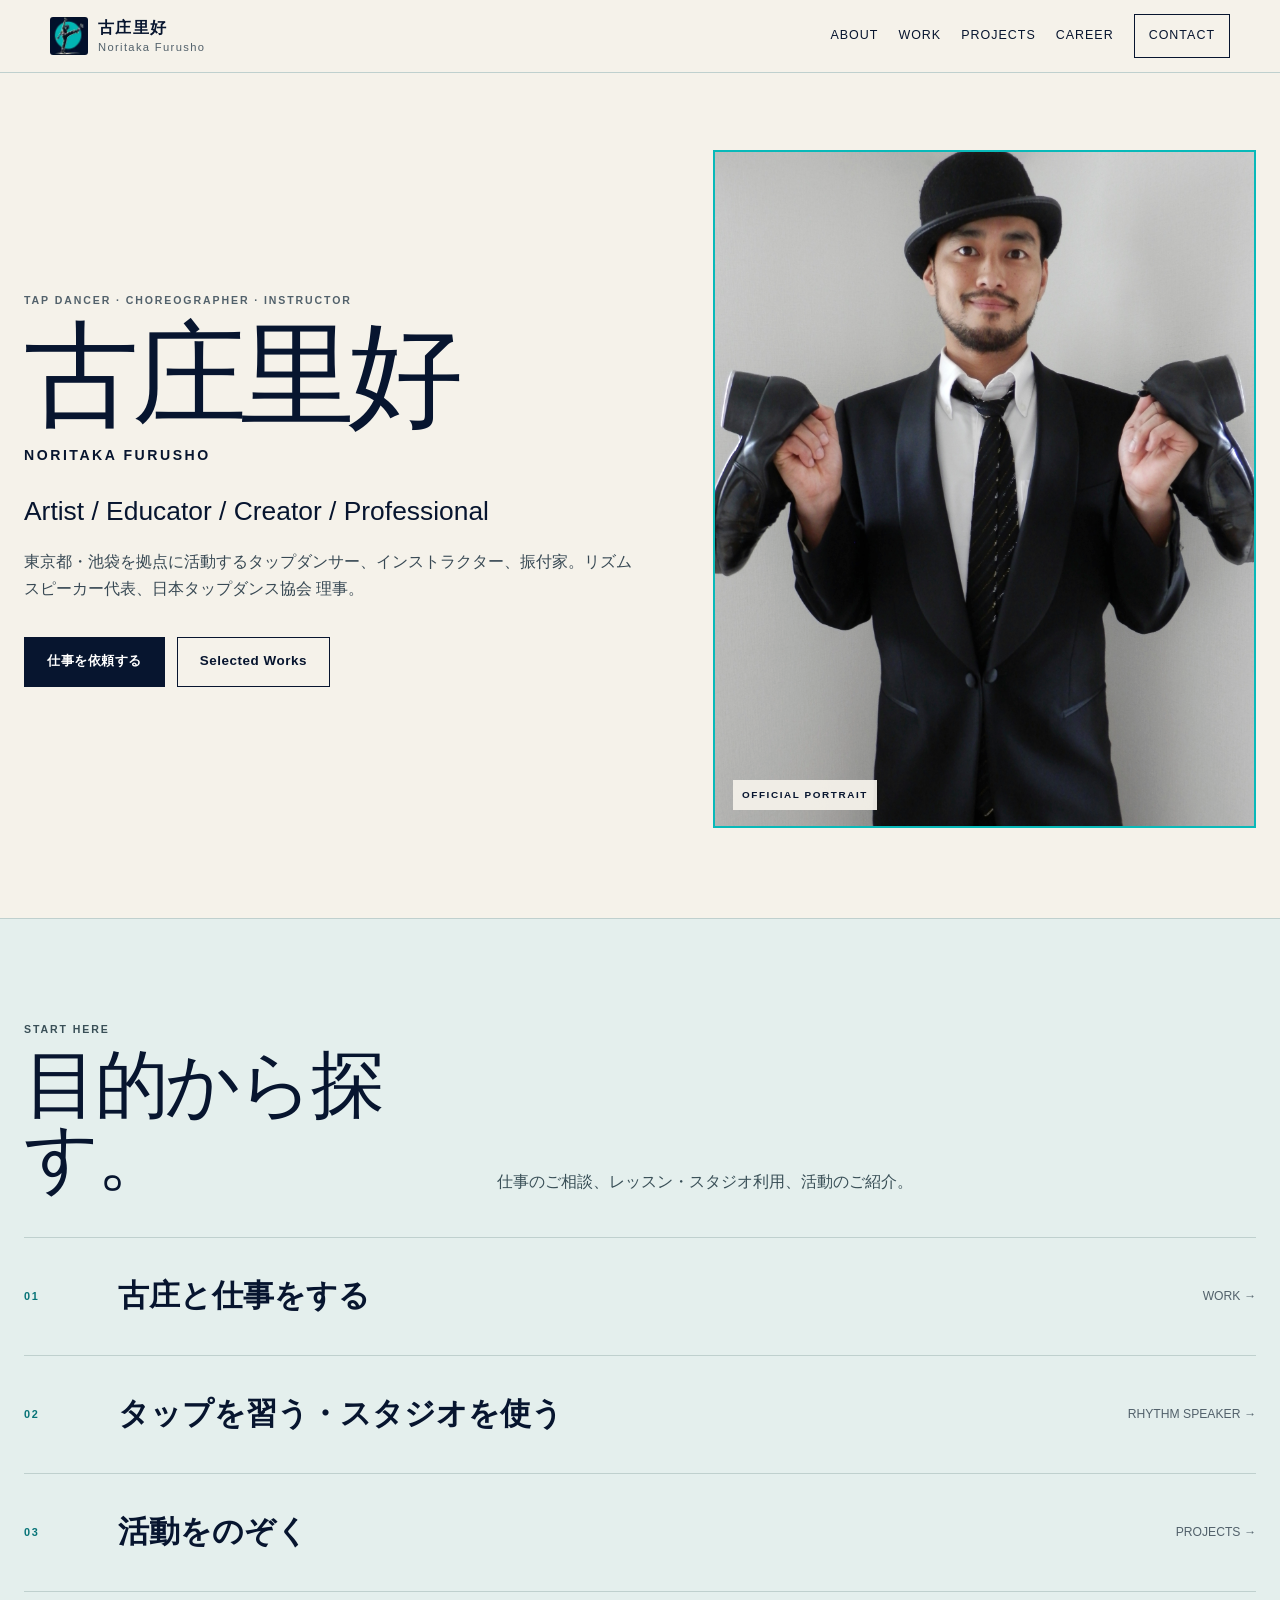
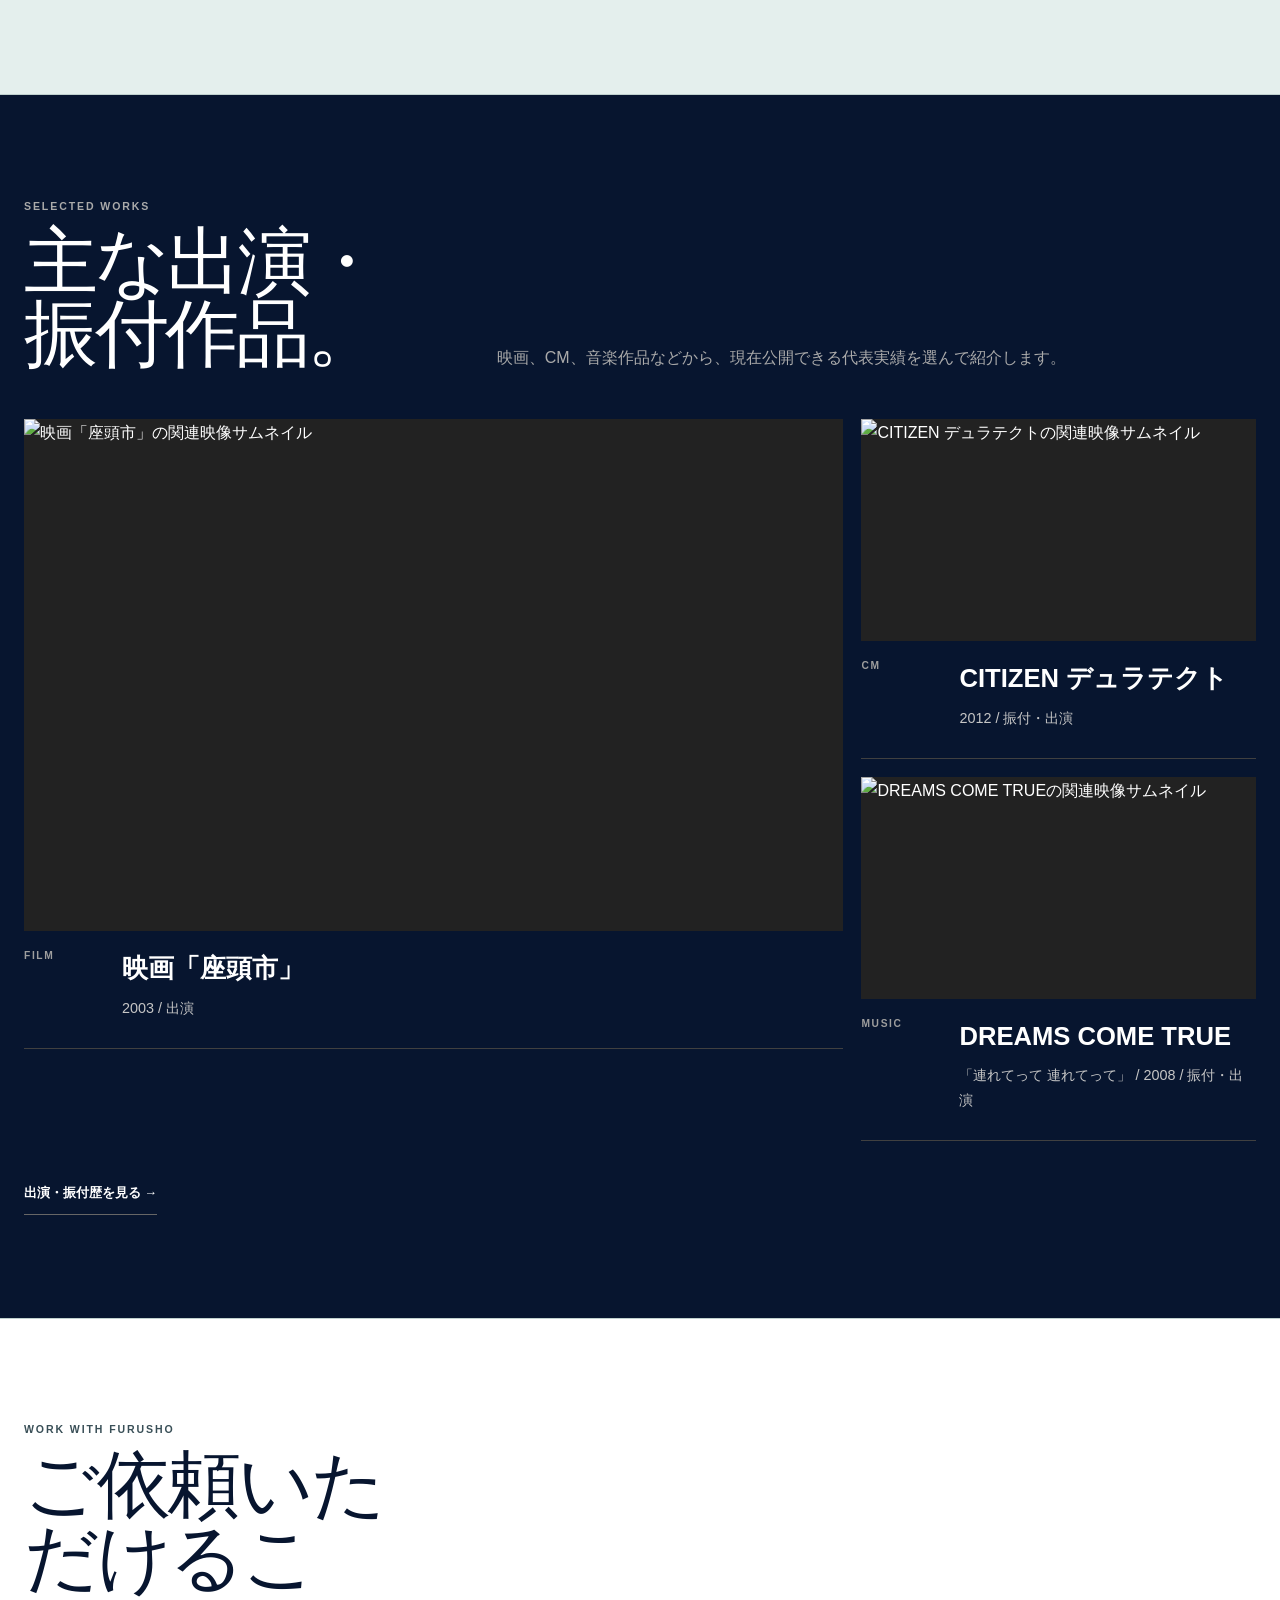
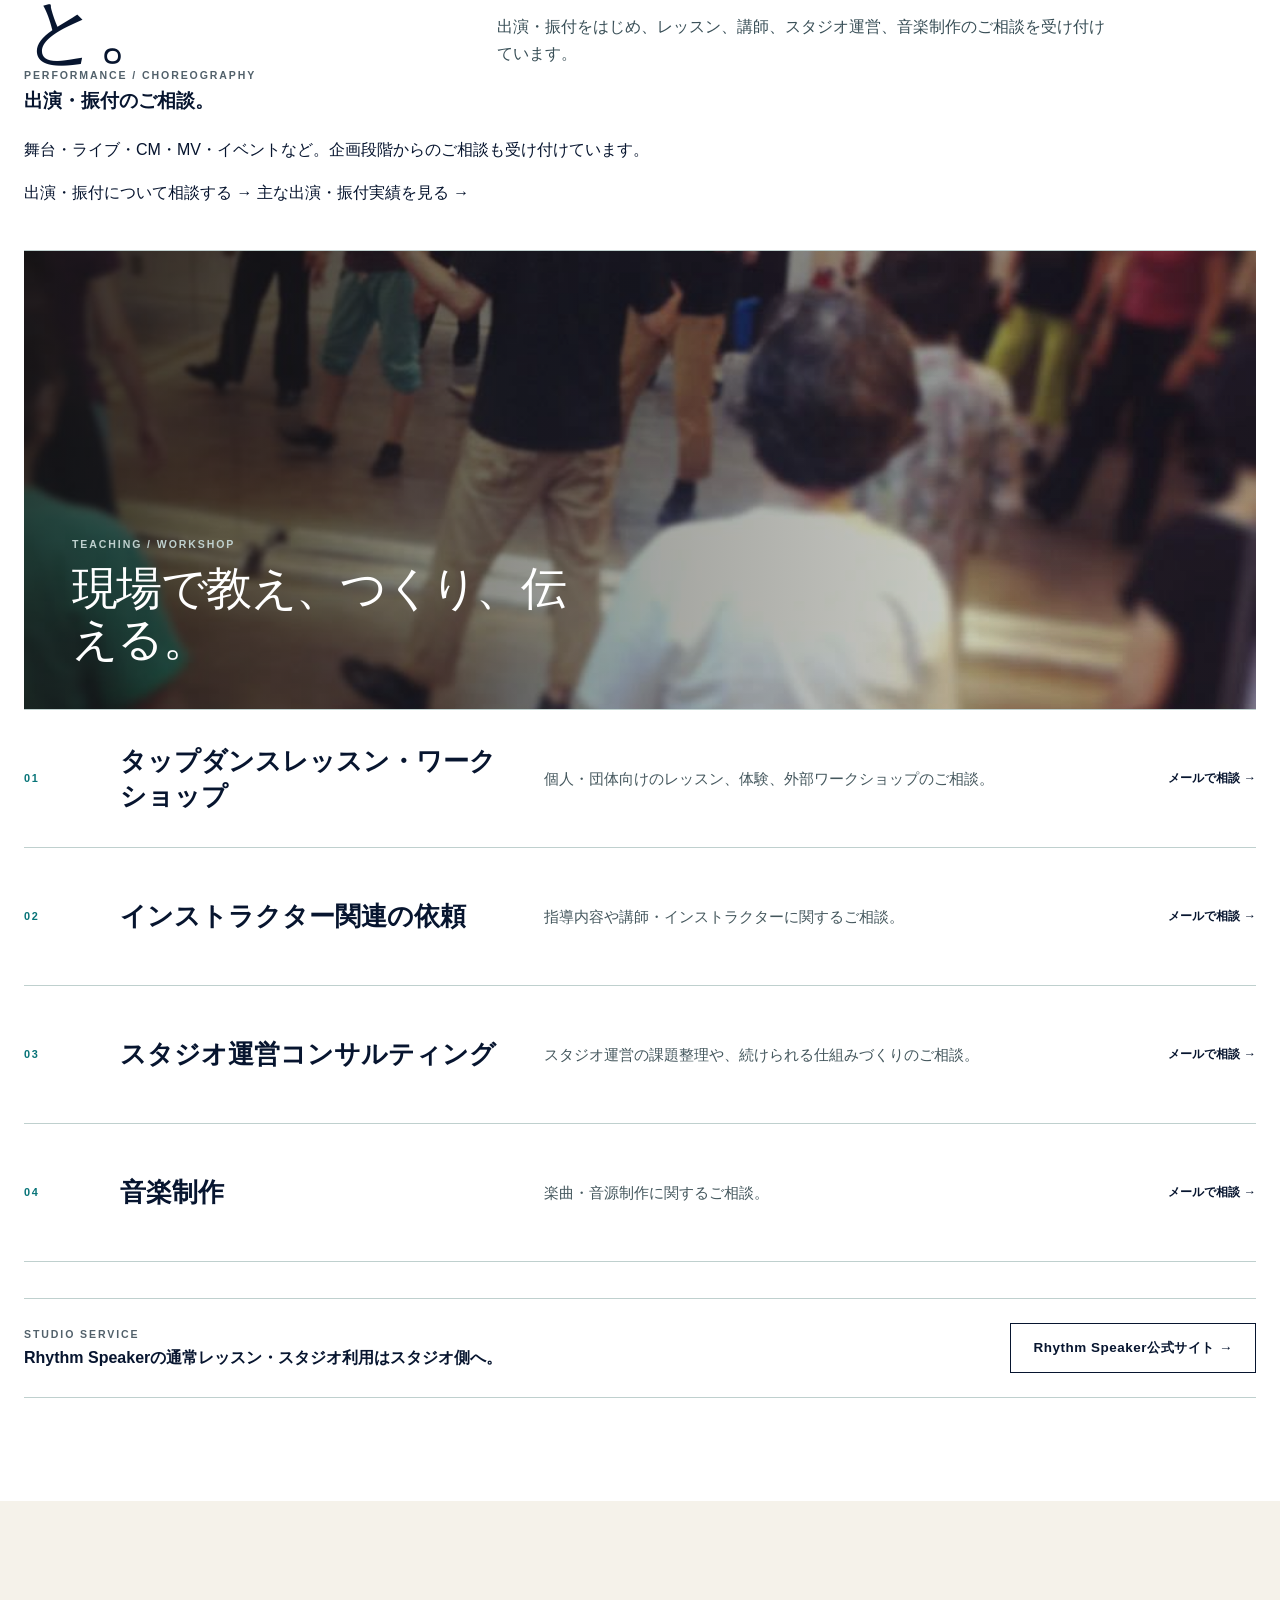
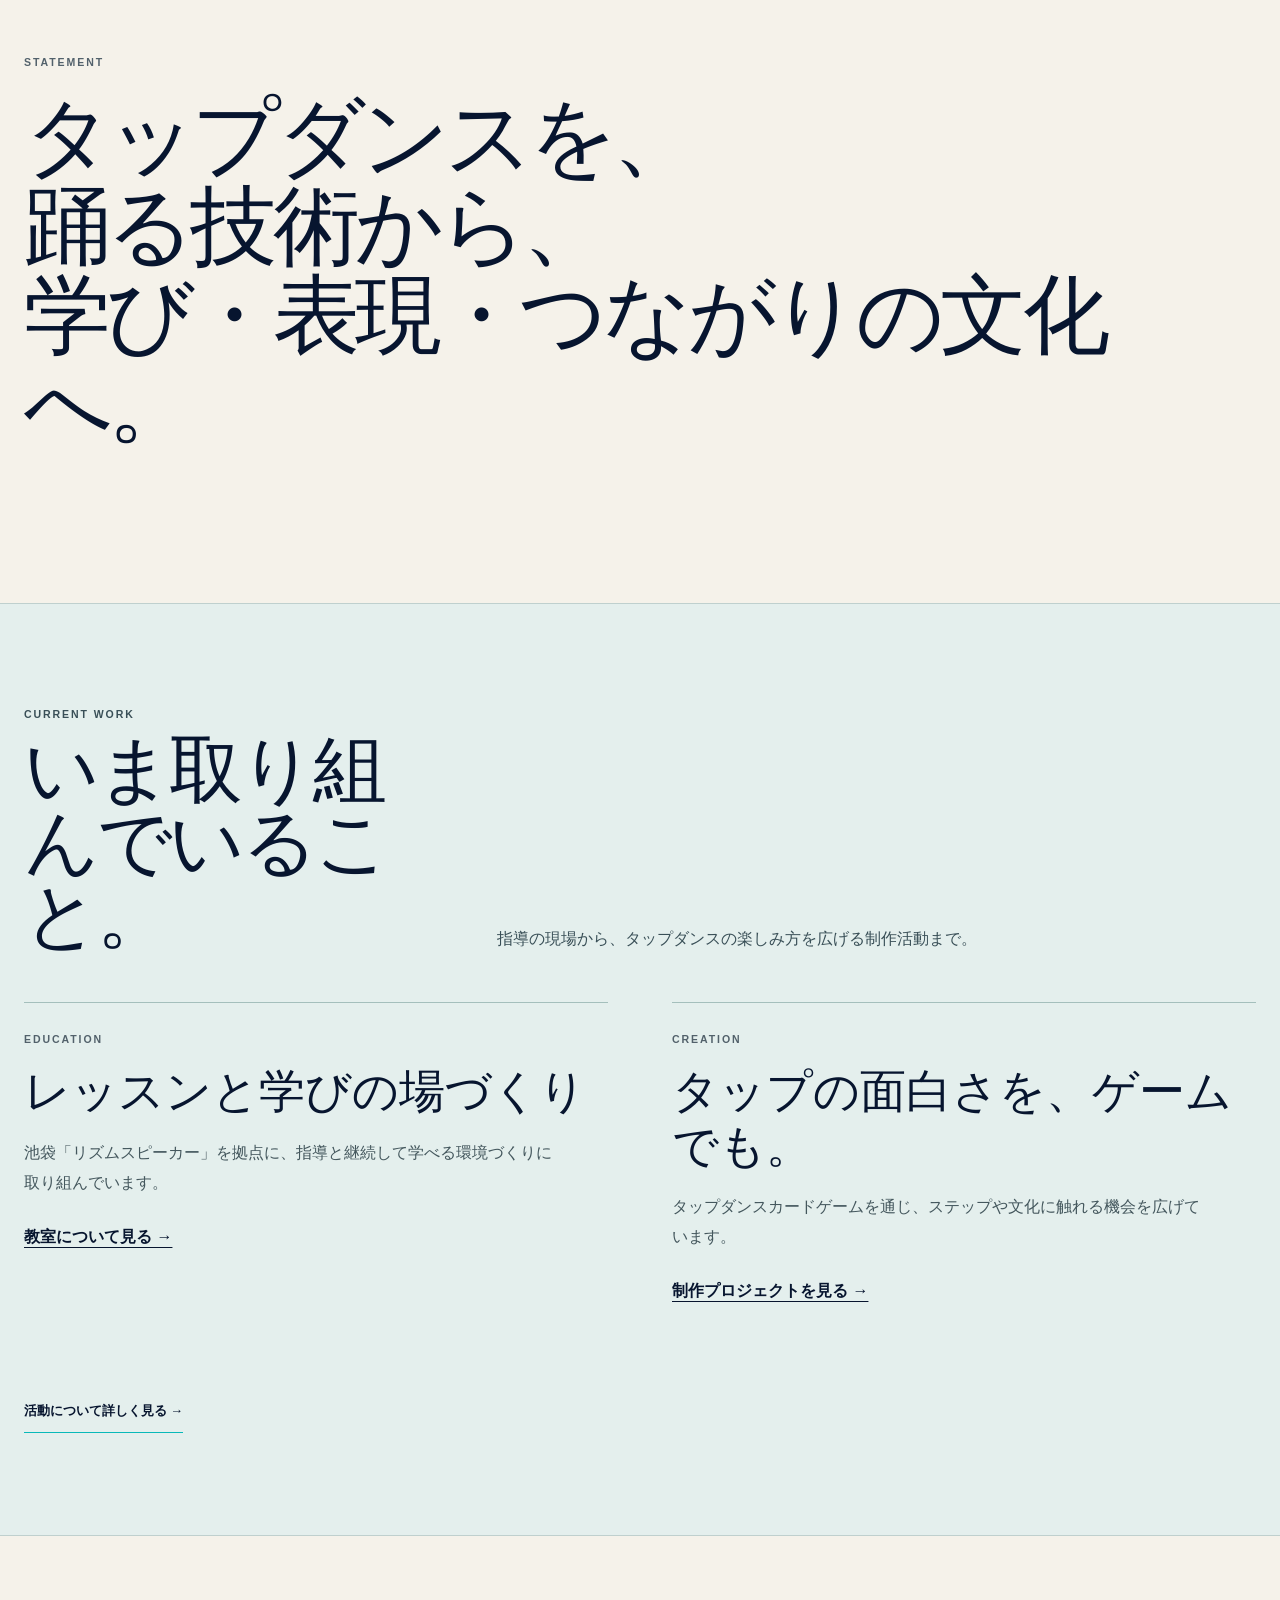
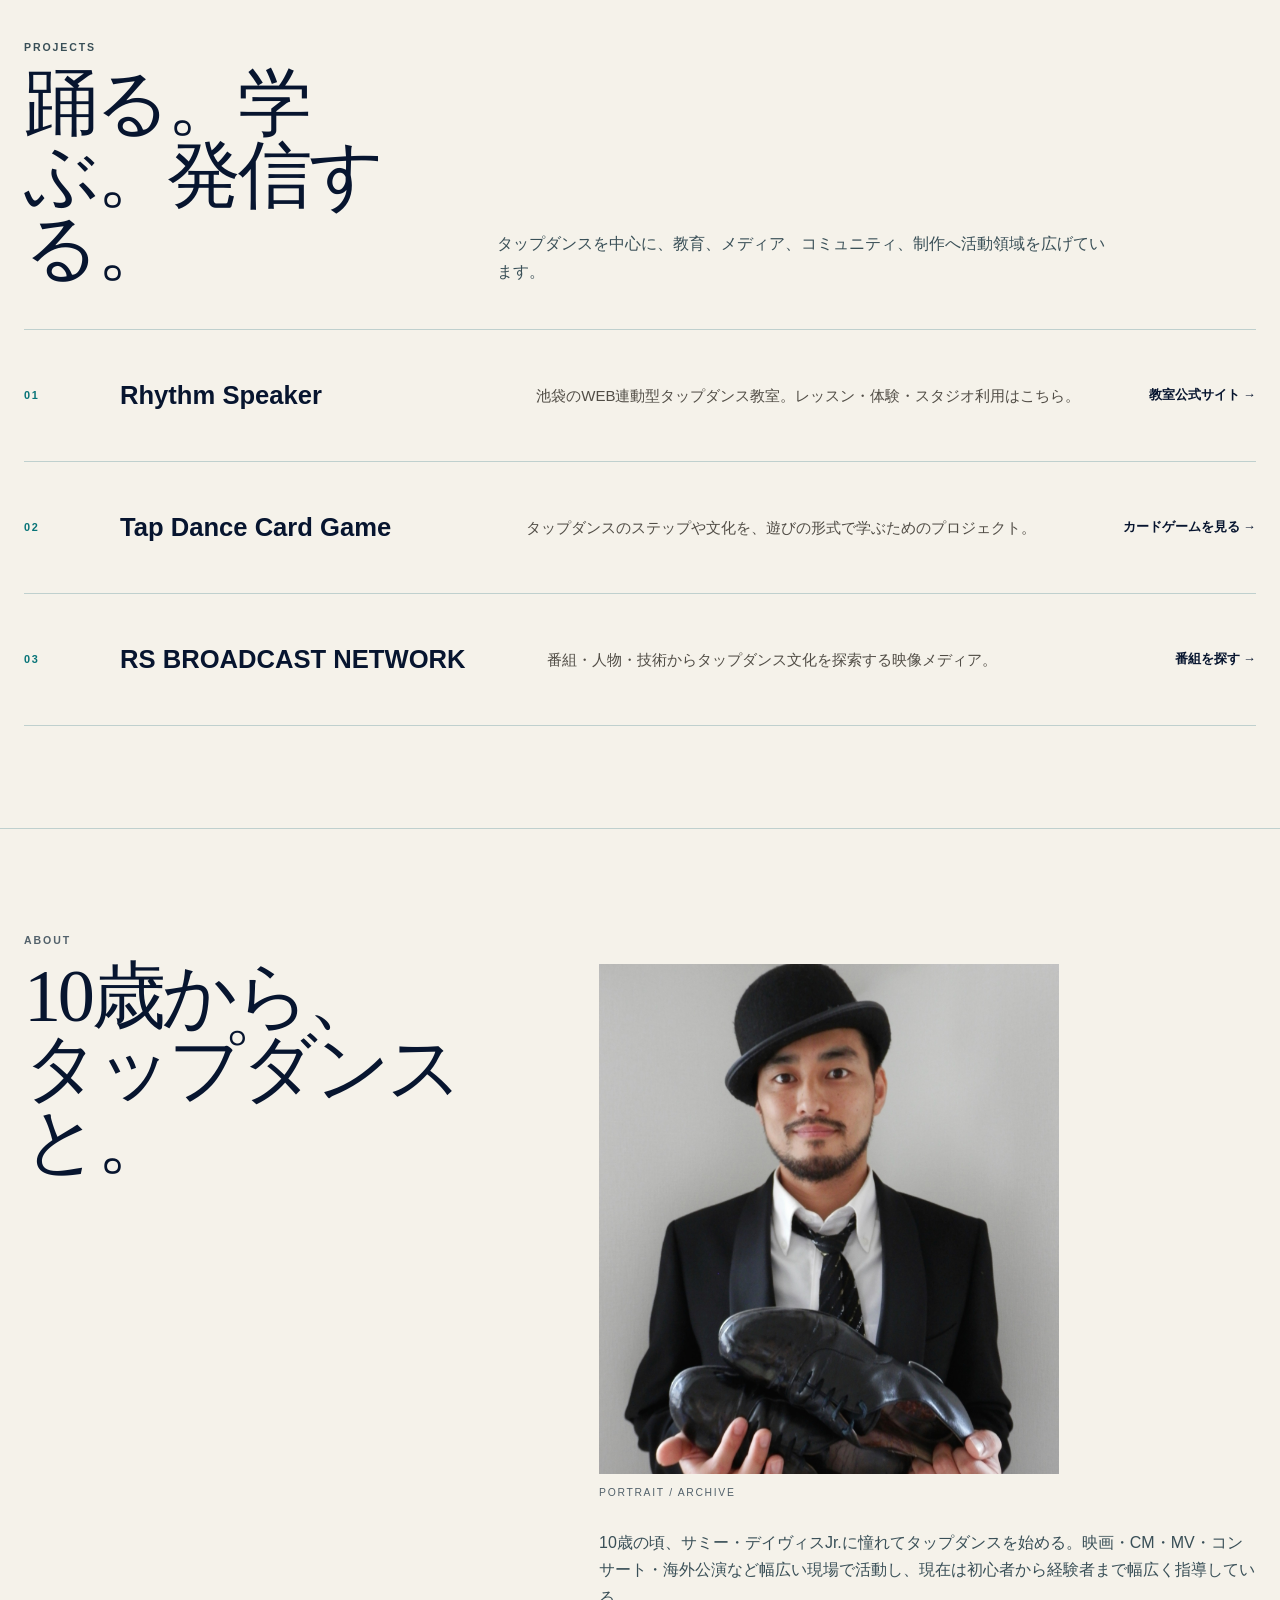
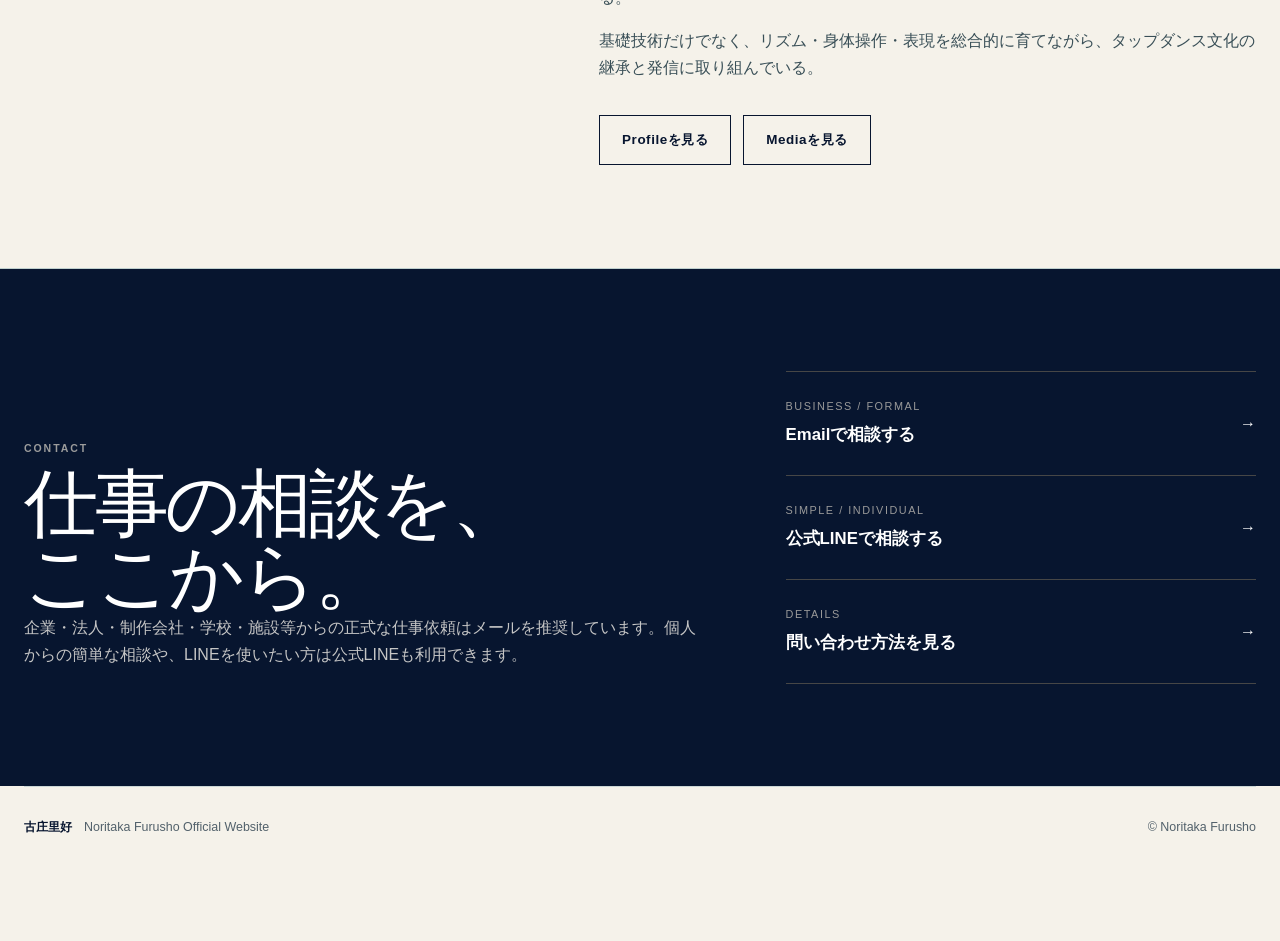
==== commit 1ce4b9f5: "feat(ux): highlight performance commissions and display selected media thumbnails" ====
--- a/index.html
+++ b/index.html
@@ -111,8 +111,19 @@
       <div class="section-shell">
         <div class="v3-section-head">
           <div><p class="v3-label">WORK WITH FURUSHO</p><h2>ご依頼いただけること。</h2></div>
-          <p>レッスン、講師、スタジオ運営、音楽制作。出演・振付などのご相談もContactへ。</p>
-        </div>
+          <p>出演・振付をはじめ、レッスン、講師、スタジオ運営、音楽制作のご相談を受け付けています。</p>
+        </div>
+        <aside class="v3-commission-feature" aria-labelledby="v3-commission-heading">
+          <div class="v3-commission-copy">
+            <p class="v3-label">PERFORMANCE / CHOREOGRAPHY</p>
+            <h3 id="v3-commission-heading">出演・振付のご相談。</h3>
+            <p>舞台・ライブ・CM・MV・イベントなど。企画段階からのご相談も受け付けています。</p>
+          </div>
+          <div class="v3-commission-actions">
+            <a class="v3-commission-primary" href="contact/#request-types">出演・振付について相談する →</a>
+            <a class="v3-commission-secondary" href="career/">主な出演・振付実績を見る →</a>
+          </div>
+        </aside>
         <figure class="v3-work-context">
           <img src="assets/images/editorial/teaching-class.jpg" alt="スタジオで受講者にタップダンスを教えるレッスン風景" width="960" height="960" loading="lazy" decoding="async">
           <figcaption><span>TEACHING / WORKSHOP</span><strong>現場で教え、つくり、伝える。</strong></figcaption>
--- a/assets/css/style.css
+++ b/assets/css/style.css
@@ -6,7 +6,8 @@
   --line: #cbd7d6;
   --dark: #07152f;
   --light: #f7edcf;
-  --accent: #097b80;
+  --accent: #087478;
+  --accent-bright: #08b9b9;
   --max: 1180px;
 }
 
--- a/assets/css/home-v3.css
+++ b/assets/css/home-v3.css
@@ -6,7 +6,7 @@
   --v3-ink: #07152f;
   --v3-muted: #52616b;
   --v3-line: #bfd0ce;
-  --v3-accent: #097b80;
+  --v3-accent: #087478;
   --v3-dark: #07152f;
   --v3-max: 1240px;
   background: var(--v3-paper);
@@ -123,7 +123,7 @@
   margin: 0;
   aspect-ratio: 4 / 5;
   overflow: hidden;
-  border: 2px solid #097b80;
+  border: 2px solid #08b9b9;
   background: #d7e7e2;
 }
 
--- a/assets/css/home-work-context.css
+++ b/assets/css/home-work-context.css
@@ -6,7 +6,7 @@
   overflow: hidden;
   border-top: 1px solid var(--v3-line);
   border-bottom: 1px solid var(--v3-line);
-  background: #d7d0c4;
+  background: #bfd0ce;
 }
 
 .home-v3 .v3-work-context img {
@@ -40,7 +40,7 @@
 .home-v3 .v3-work-context figcaption span {
   display: block;
   margin-bottom: 10px;
-  color: #ddd3c6;
+  color: #bfd0ce;
   font-size: .66rem;
   font-weight: 800;
   letter-spacing: .18em;
--- a/assets/css/editorial-photo-library.css
+++ b/assets/css/editorial-photo-library.css
@@ -1,11 +1,11 @@
 /* Approved real photography: restrained editorial integration. */
 .home-v3 .v3-about-editorial-photo{margin:0 0 28px;max-width:460px}
 .home-v3 .v3-about-editorial-photo img{display:block;width:100%;height:auto;max-height:510px;object-fit:cover;object-position:50% 30%}
-.home-v3 .v3-about-editorial-photo figcaption,.career-photo-story figcaption{font-size:.65rem;letter-spacing:.16em;color:#777168;padding-top:10px}
-.career-photo-story{background:#ece7dd;padding:clamp(32px,6vw,76px) 0}
+.home-v3 .v3-about-editorial-photo figcaption,.career-photo-story figcaption{font-size:.65rem;letter-spacing:.16em;color:#52616b;padding-top:10px}
+.career-photo-story{background:#e4efed;padding:clamp(32px,6vw,76px) 0}
 .career-photo-story-grid{display:grid;grid-template-columns:minmax(0,.9fr) minmax(0,1.1fr);align-items:center;gap:clamp(24px,7vw,100px)}
 .career-photo-story figure{margin:0;max-width:560px}
 .career-photo-story img{display:block;width:100%;height:clamp(320px,44vw,580px);object-fit:cover;object-position:50% 26%}
 .career-photo-story h2{font-family:"Yu Mincho","Hiragino Mincho ProN",serif;font-size:clamp(2rem,4vw,4.3rem);font-weight:500;line-height:1.14;margin:12px 0 20px}
-.career-photo-story p:not(.career-label){line-height:1.9;max-width:480px;color:#514d48}
+.career-photo-story p:not(.career-label){line-height:1.9;max-width:480px;color:#44575d}
 @media(max-width:760px){.career-photo-story-grid{grid-template-columns:1fr}.career-photo-story img{height:auto;max-height:460px}.home-v3 .v3-about-editorial-photo{max-width:380px}}
--- a/assets/css/v4-public.css
+++ b/assets/css/v4-public.css
@@ -10,5 +10,5 @@
 @media(max-width:700px){.home-v3 .v4-current-grid{grid-template-columns:1fr;gap:20px;margin-top:32px}}
 
 /* CURRENT WORK is a light section: do not inherit the dark-section link color. */
-.home-v3 .v4-current .v3-dark-link{color:#07152f;border-bottom-color:#097b80}
+.home-v3 .v4-current .v3-dark-link{color:#07152f;border-bottom-color:#08b9b9}
 .home-v3 .v4-current .v3-dark-link:hover{text-decoration:underline;text-underline-offset:5px}
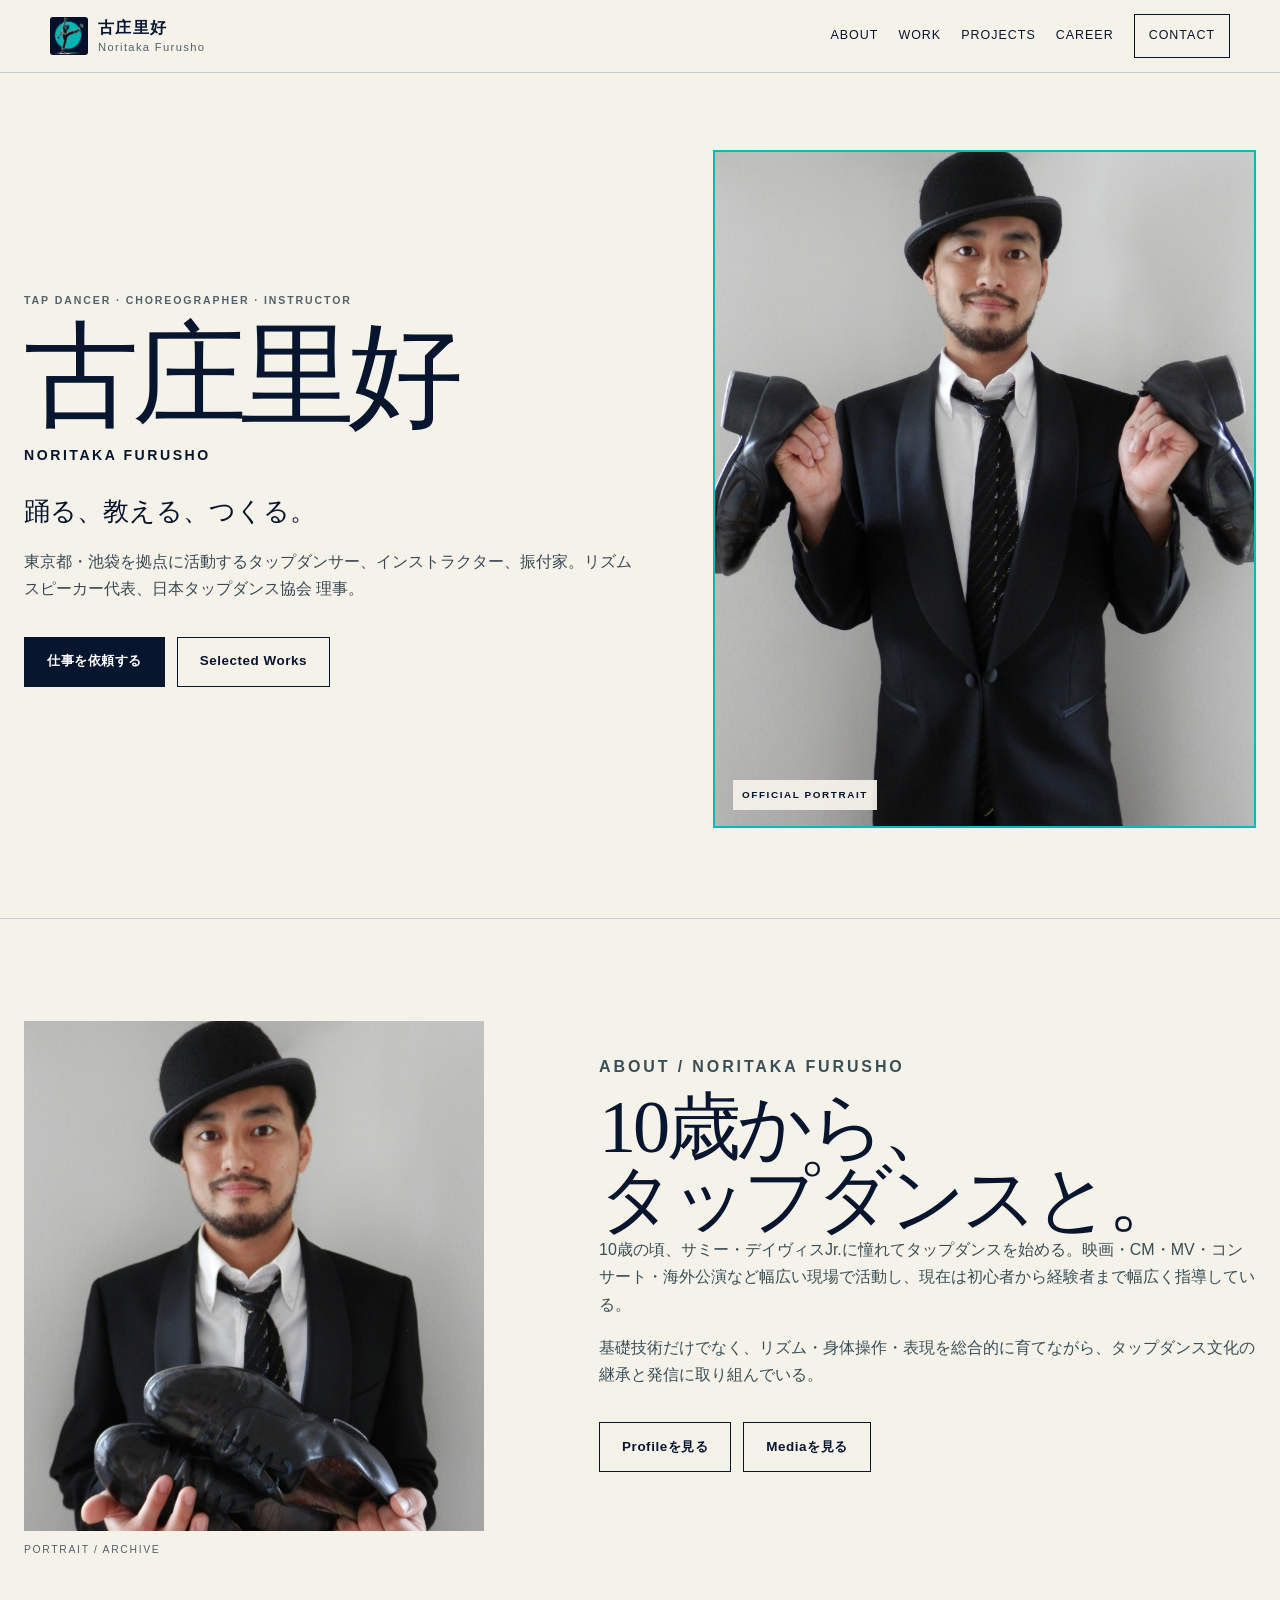
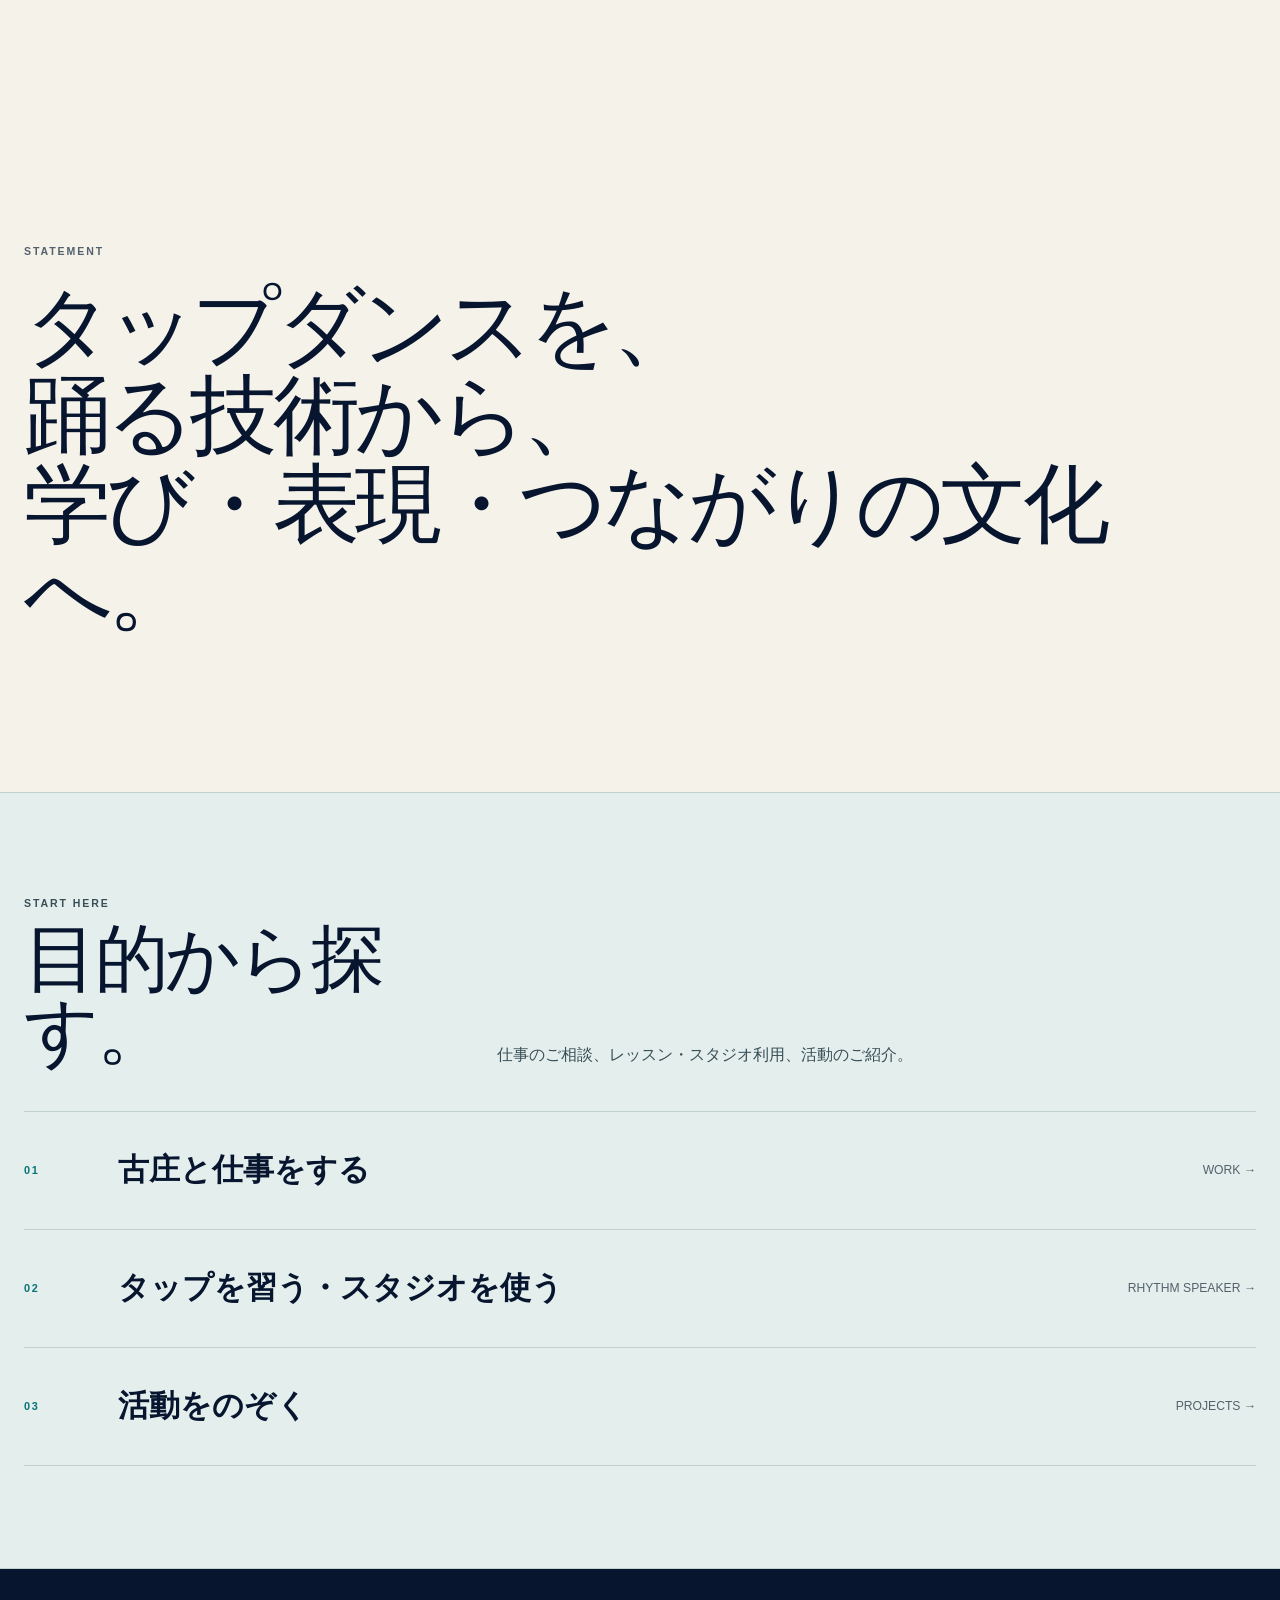
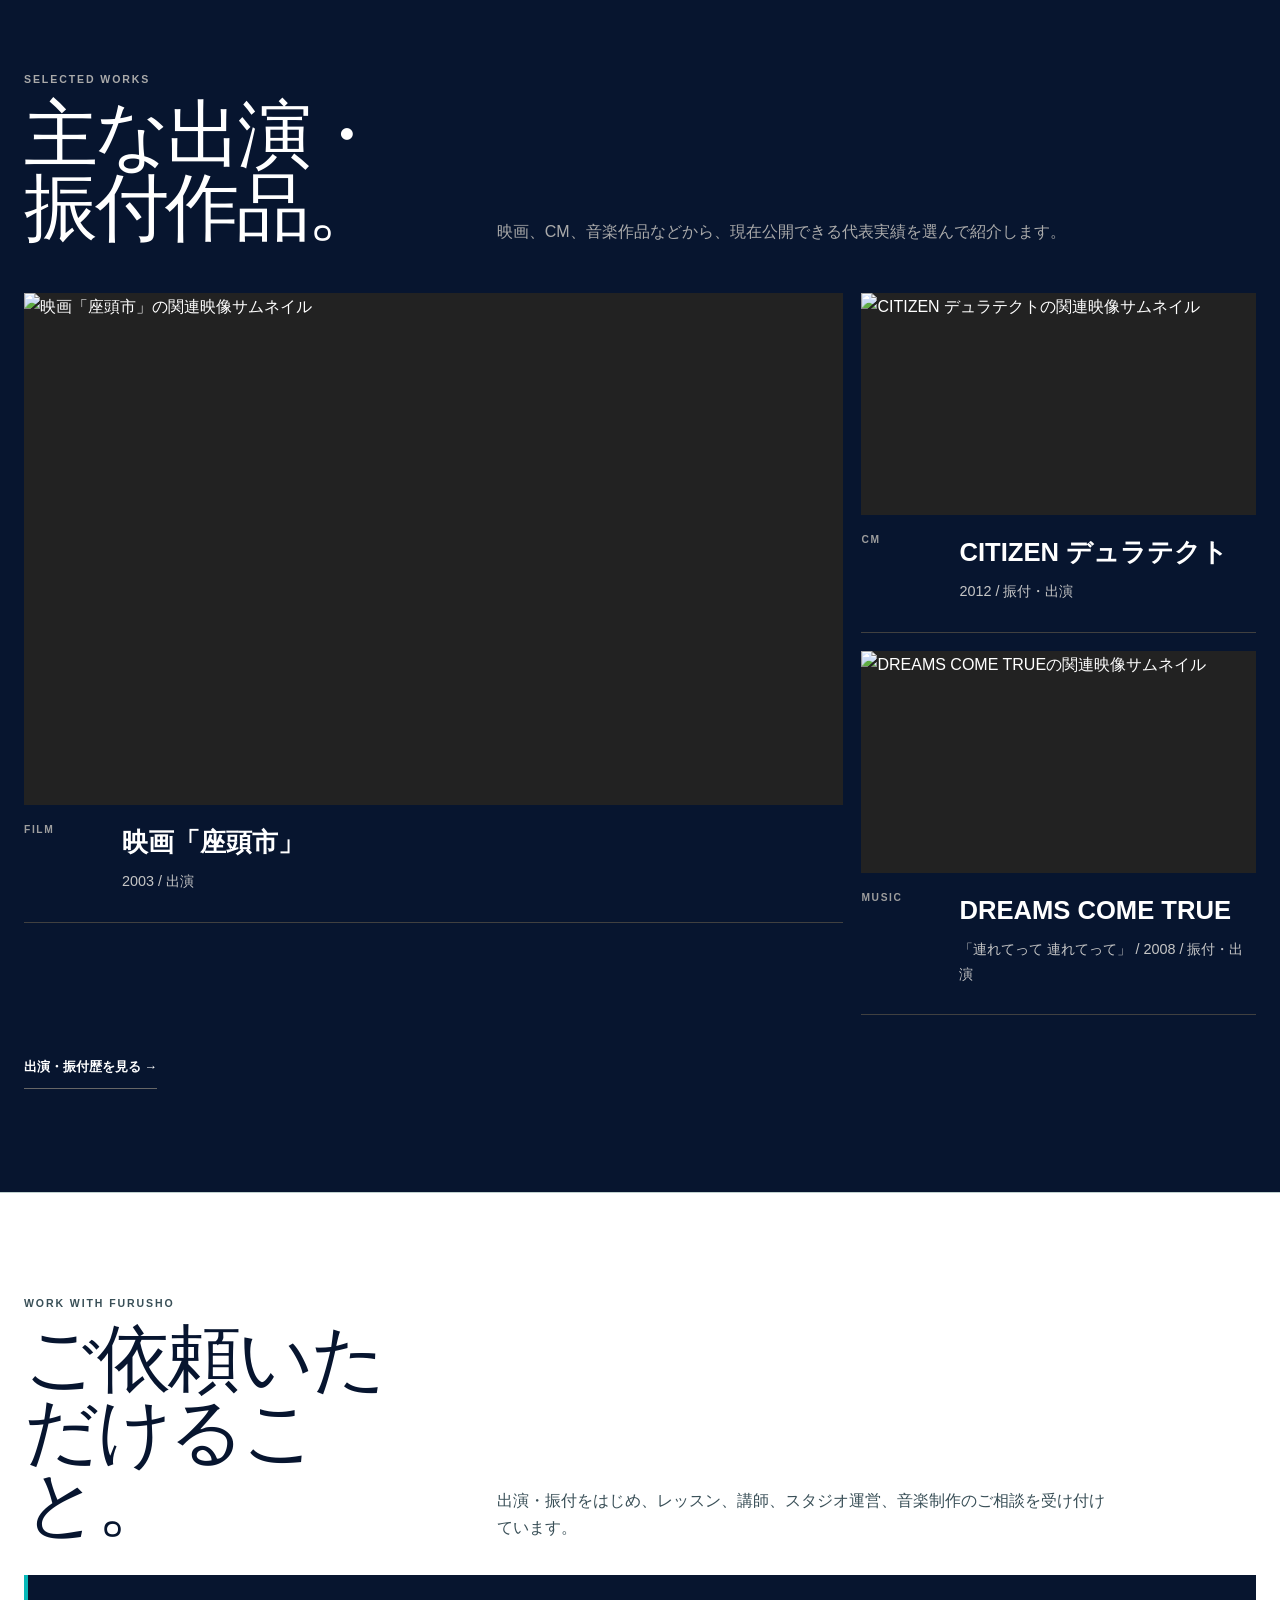
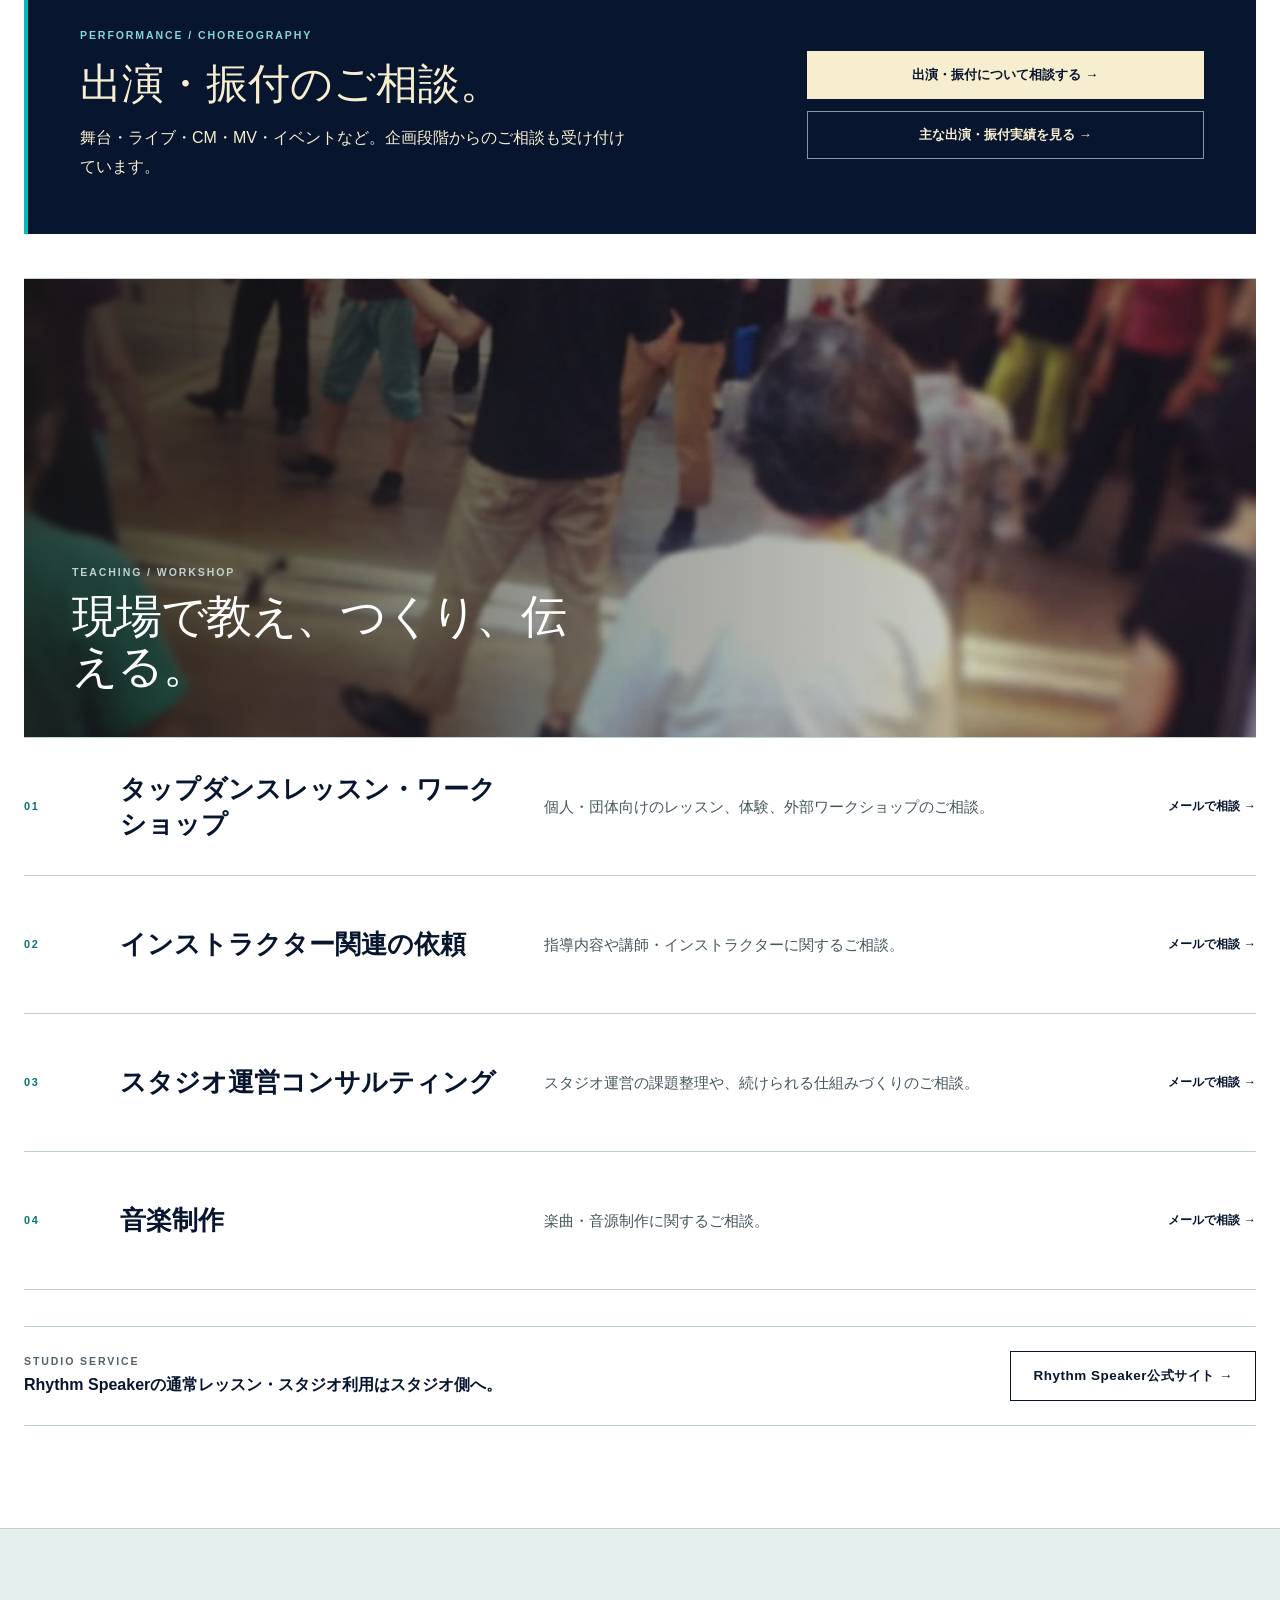
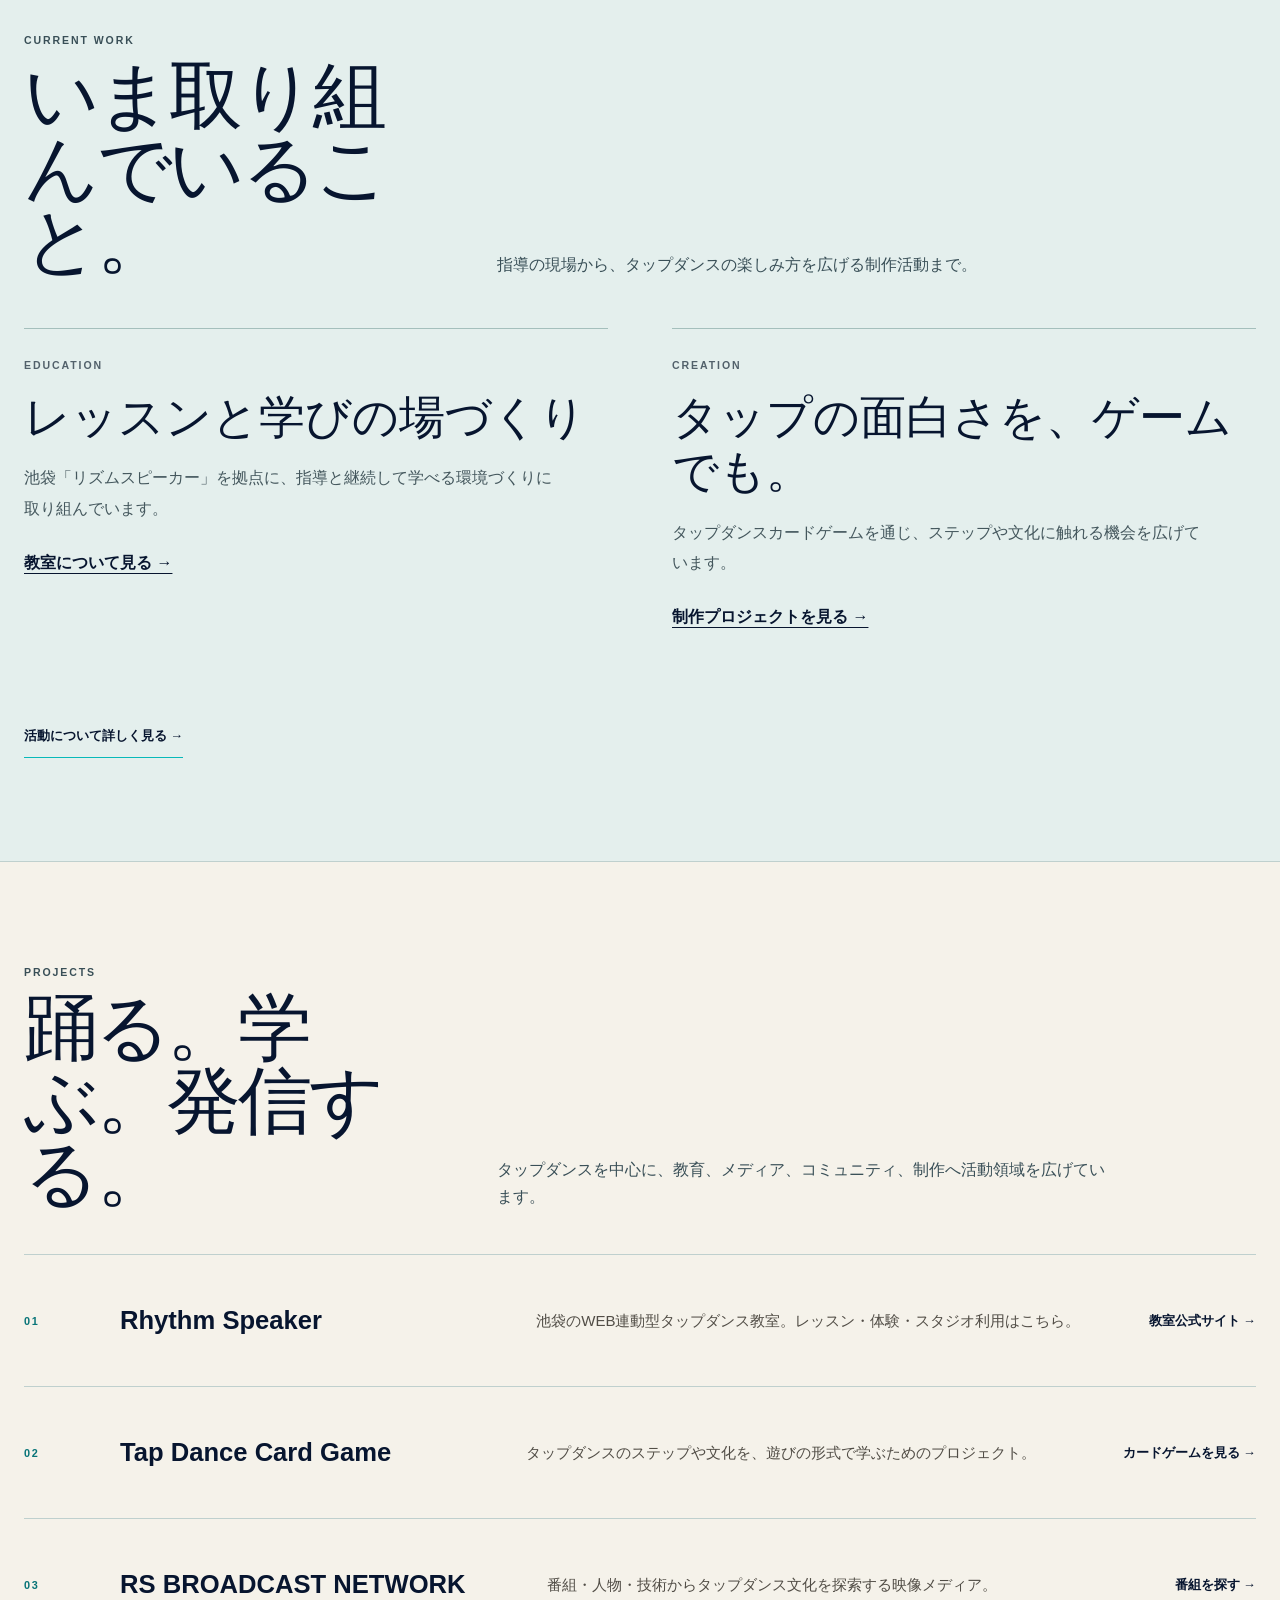
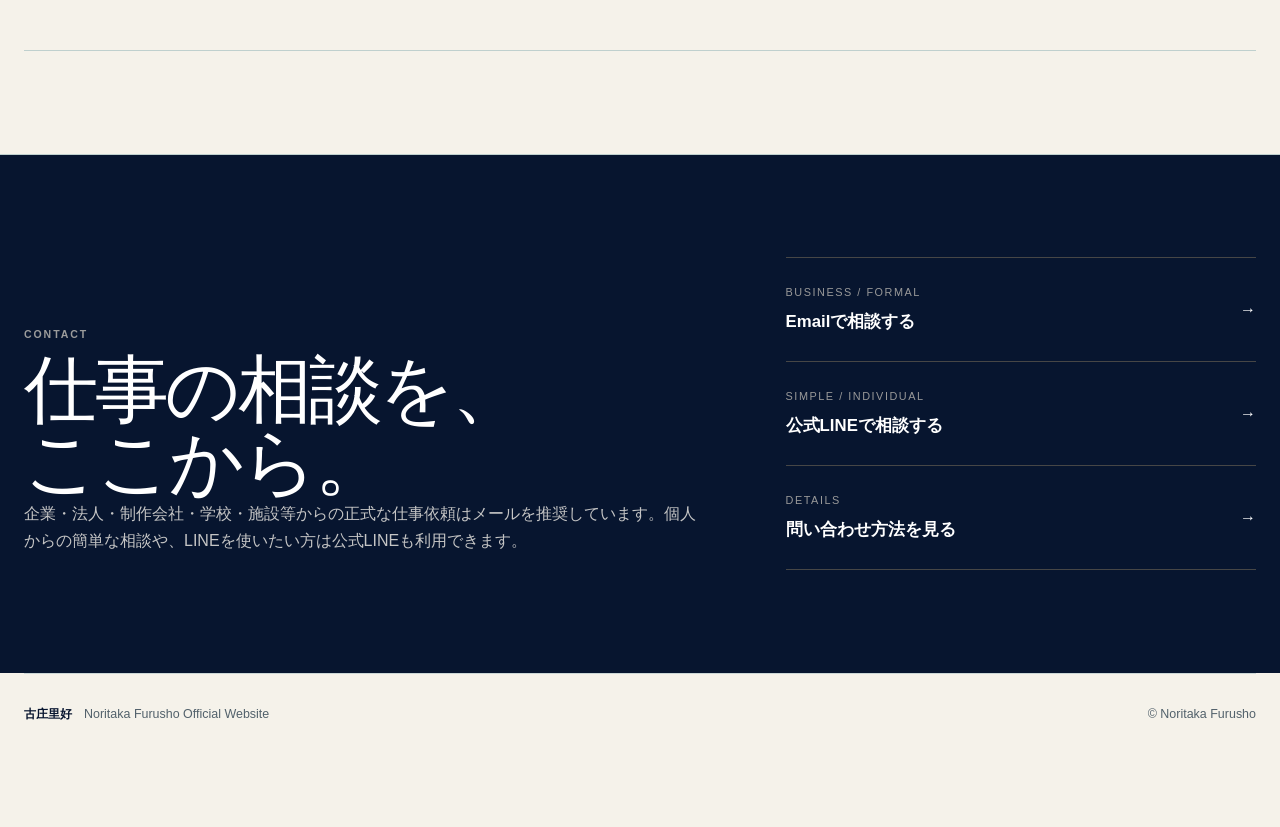
==== commit b3a7390c: "feat(ui): adapt theatrical editorial color and photo hierarchy to Furusho official site" ====
--- a/index.html
+++ b/index.html
@@ -39,7 +39,7 @@
   }
   </script>
 </head>
-<body class="home-v3">
+<body class="home-v3 home-v45">
   <a class="skip-link" href="#main">本文へ移動</a>
 
   <header class="site-header">
@@ -61,7 +61,7 @@
       <div class="v3-hero-copy">
         <p class="v3-kicker">TAP DANCER · CHOREOGRAPHER · INSTRUCTOR</p>
         <h1 class="v3-name">古庄里好<span>NORITAKA FURUSHO</span></h1>
-        <p class="v3-role">Artist / Educator / Creator / Professional</p>
+        <p class="v3-role">踊る、教える、つくる。</p>
         <p class="v3-hero-lead">東京都・池袋を拠点に活動するタップダンサー、インストラクター、振付家。リズムスピーカー代表、日本タップダンス協会 理事。</p>
         <div class="v3-actions">
           <a class="v3-button primary" href="contact/">仕事を依頼する</a>
@@ -72,6 +72,26 @@
         <img src="assets/images/furusho-profile-main.jpg" alt="タップシューズを手にした古庄里好" width="1200" height="1600" fetchpriority="high">
         <figcaption>OFFICIAL PORTRAIT</figcaption>
       </figure>
+    </section>
+
+    <section id="about" class="v3-section v3-about" aria-labelledby="home-about-title">
+      <div class="section-shell v3-about-grid">
+        <figure class="v3-about-editorial-photo"><img src="assets/images/editorial/about-portrait.jpg" alt="帽子とスーツを着た古庄里好のポートレート" loading="lazy" decoding="async"><figcaption>PORTRAIT / ARCHIVE</figcaption></figure>
+        <div class="v3-about-copy">
+          <p class="v3-label">ABOUT / NORITAKA FURUSHO</p>
+          <h2 id="home-about-title">10歳から、<br>タップダンスと。</h2>
+          <p>10歳の頃、サミー・デイヴィスJr.に憧れてタップダンスを始める。映画・CM・MV・コンサート・海外公演など幅広い現場で活動し、現在は初心者から経験者まで幅広く指導している。</p>
+          <p>基礎技術だけでなく、リズム・身体操作・表現を総合的に育てながら、タップダンス文化の継承と発信に取り組んでいる。</p>
+          <div class="v3-actions"><a class="v3-button" href="profile/">Profileを見る</a><a class="v3-button" href="media/">Mediaを見る</a></div>
+        </div>
+      </div>
+    </section>
+
+    <section class="v3-statement">
+      <div class="section-shell">
+        <p class="v3-label">STATEMENT</p>
+        <blockquote>タップダンスを、<br>踊る技術から、<br>学び・表現・つながりの文化へ。</blockquote>
+      </div>
     </section>
 
     <section class="v3-section v3-route" aria-labelledby="route-title">
@@ -143,12 +163,6 @@
       </div>
     </section>
 
-    <section class="v3-statement">
-      <div class="section-shell">
-        <p class="v3-label">STATEMENT</p>
-        <blockquote>タップダンスを、<br>踊る技術から、<br>学び・表現・つながりの文化へ。</blockquote>
-      </div>
-    </section>
 
 <!-- BEGIN GENERATED:HOME_CURRENT_WORK -->
     <section class="v3-section v4-current" id="current-work" aria-labelledby="current-work-heading"><div class="section-shell"><div class="v3-section-head"><div><p class="v3-label">CURRENT WORK</p><h2 id="current-work-heading">いま取り組んでいること。</h2></div><p>指導の現場から、タップダンスの楽しみ方を広げる制作活動まで。</p></div><div class="v4-current-grid">
@@ -173,17 +187,6 @@
       </div>
     </section>
 
-    <section id="about" class="v3-section v3-about">
-      <div class="section-shell v3-about-grid">
-        <div><p class="v3-label">ABOUT</p><h2>10歳から、<br>タップダンスと。</h2></div>
-        <div class="v3-about-copy">
-          <figure class="v3-about-editorial-photo"><img src="assets/images/editorial/about-portrait.jpg" alt="帽子とスーツを着た古庄里好のポートレート" loading="lazy" decoding="async"><figcaption>PORTRAIT / ARCHIVE</figcaption></figure>
-          <p>10歳の頃、サミー・デイヴィスJr.に憧れてタップダンスを始める。映画・CM・MV・コンサート・海外公演など幅広い現場で活動し、現在は初心者から経験者まで幅広く指導している。</p>
-          <p>基礎技術だけでなく、リズム・身体操作・表現を総合的に育てながら、タップダンス文化の継承と発信に取り組んでいる。</p>
-          <div class="v3-actions"><a class="v3-button" href="profile/">Profileを見る</a><a class="v3-button" href="media/">Mediaを見る</a></div>
-        </div>
-      </div>
-    </section>
 
     <section id="contact" class="v3-section v3-contact">
       <div class="section-shell v3-contact-grid">
--- a/assets/css/home-v3.css
+++ b/assets/css/home-v3.css
@@ -222,6 +222,48 @@
   background: #fff;
 }
 
+/* Performance and choreography: prominent route, separate from the four canonical service rows. */
+.home-v3 .v3-commission-feature {
+  display: grid;
+  grid-template-columns: minmax(0, 1.25fr) minmax(250px, .75fr);
+  gap: clamp(24px, 5vw, 76px);
+  align-items: center;
+  margin-top: 34px;
+  padding: clamp(26px, 4.5vw, 52px);
+  color: #f7edcf;
+  background: #07152f;
+  border-left: 4px solid #08b9b9;
+}
+.home-v3 .v3-commission-feature .v3-label { color: #83d7d5; }
+.home-v3 .v3-commission-feature h3 {
+  margin: 14px 0;
+  font-family: "Yu Mincho", "Hiragino Mincho ProN", serif;
+  font-size: clamp(1.9rem, 3.3vw, 3.15rem);
+  font-weight: 500;
+  line-height: 1.18;
+}
+.home-v3 .v3-commission-feature p:not(.v3-label) {
+  max-width: 560px;
+  margin: 0;
+  line-height: 1.85;
+}
+.home-v3 .v3-commission-actions { display: flex; flex-direction: column; align-items: stretch; gap: 12px; }
+.home-v3 .v3-commission-actions a {
+  display: flex; min-height: 48px; align-items: center; justify-content: center;
+  padding: 12px 16px; font-size: .84rem; font-weight: 800; text-align: center;
+  text-decoration: none; line-height: 1.5;
+}
+.home-v3 .v3-commission-primary { background: #f7edcf; color: #07152f; }
+.home-v3 .v3-commission-secondary { color: #f7edcf; border: 1px solid #8199a3; }
+.home-v3 .v3-commission-actions a:hover { text-decoration: underline; text-underline-offset: 4px; }
+.home-v3 .v3-commission-actions a:focus-visible { outline: 3px solid #08b9b9; outline-offset: 4px; }
+@media (max-width: 760px) {
+  .home-v3 .v3-commission-feature { grid-template-columns: 1fr; gap: 24px; padding: 26px 22px; }
+}
+@media (max-width: 360px) {
+  .home-v3 .v3-commission-actions a { font-size: .78rem; padding: 12px 10px; }
+}
+
 .home-v3 .v3-work-list {
   margin-top: 46px;
   border-top: 1px solid var(--v3-line);
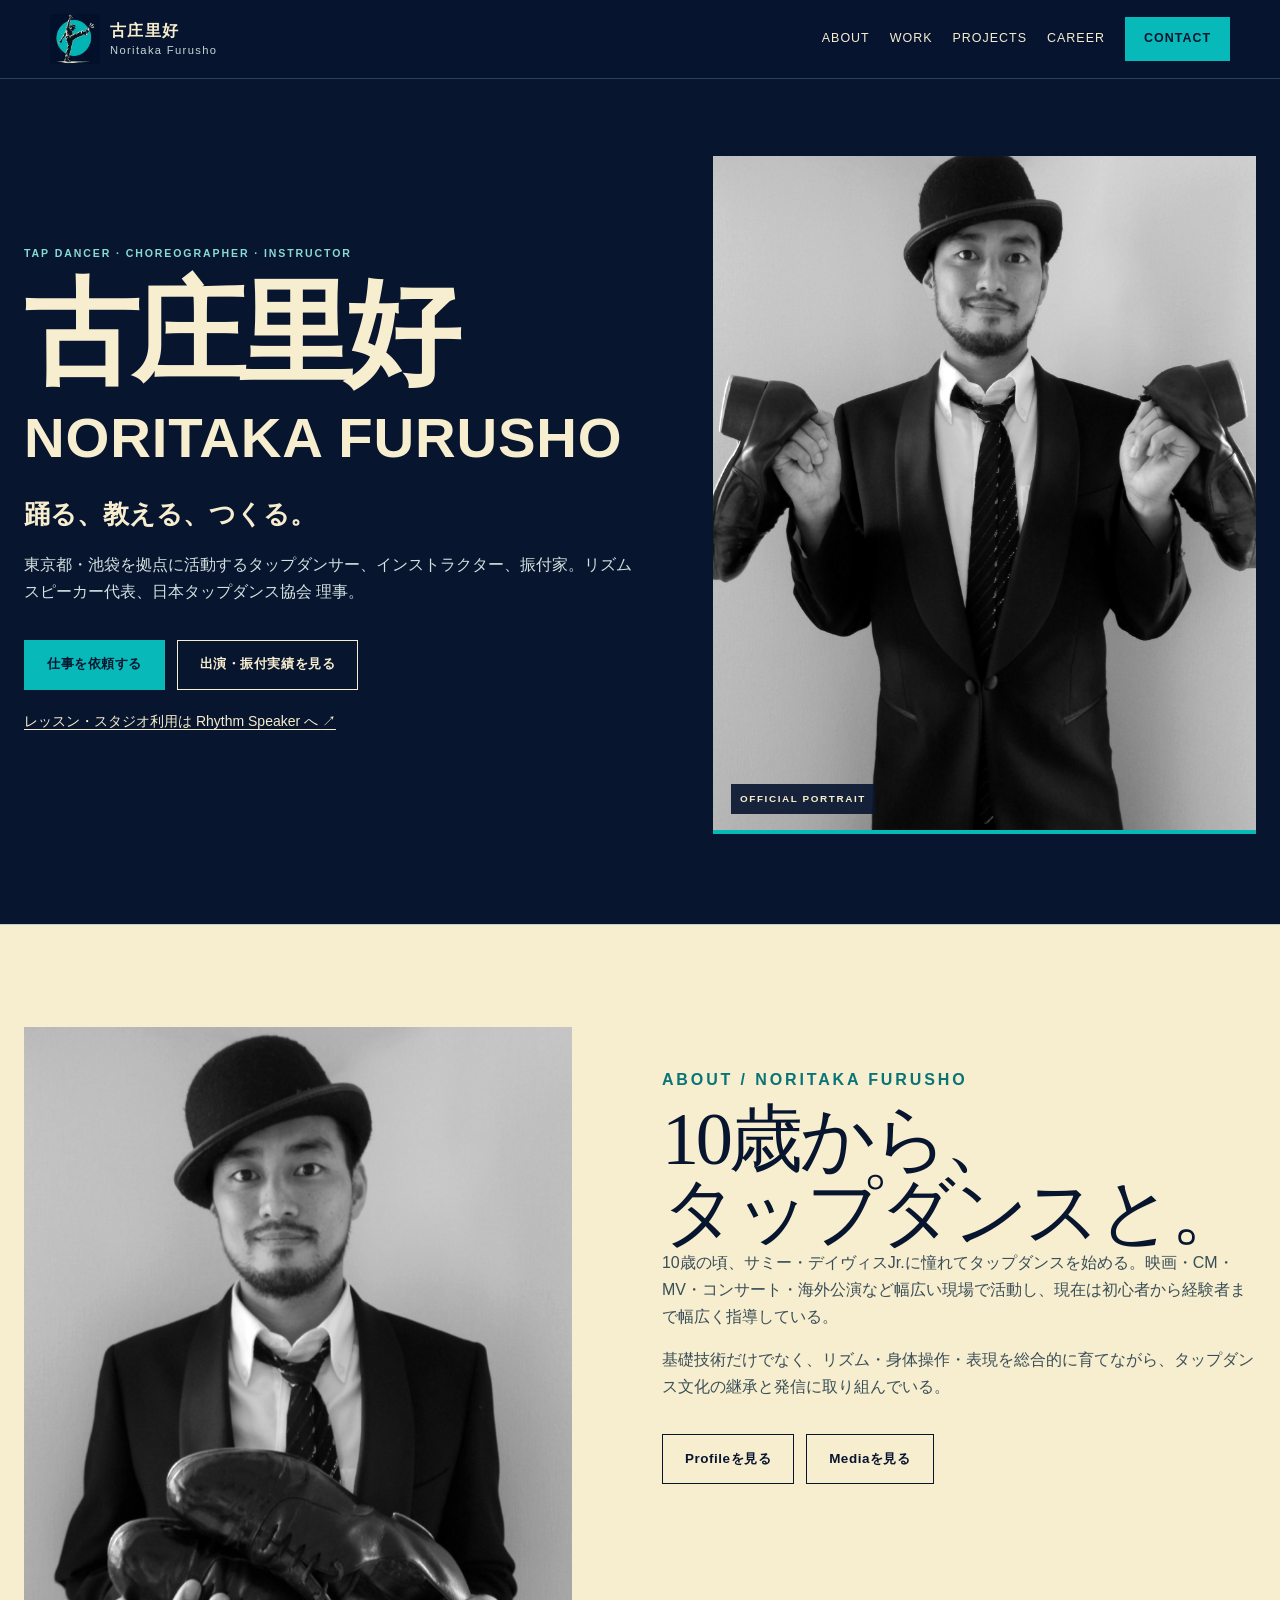
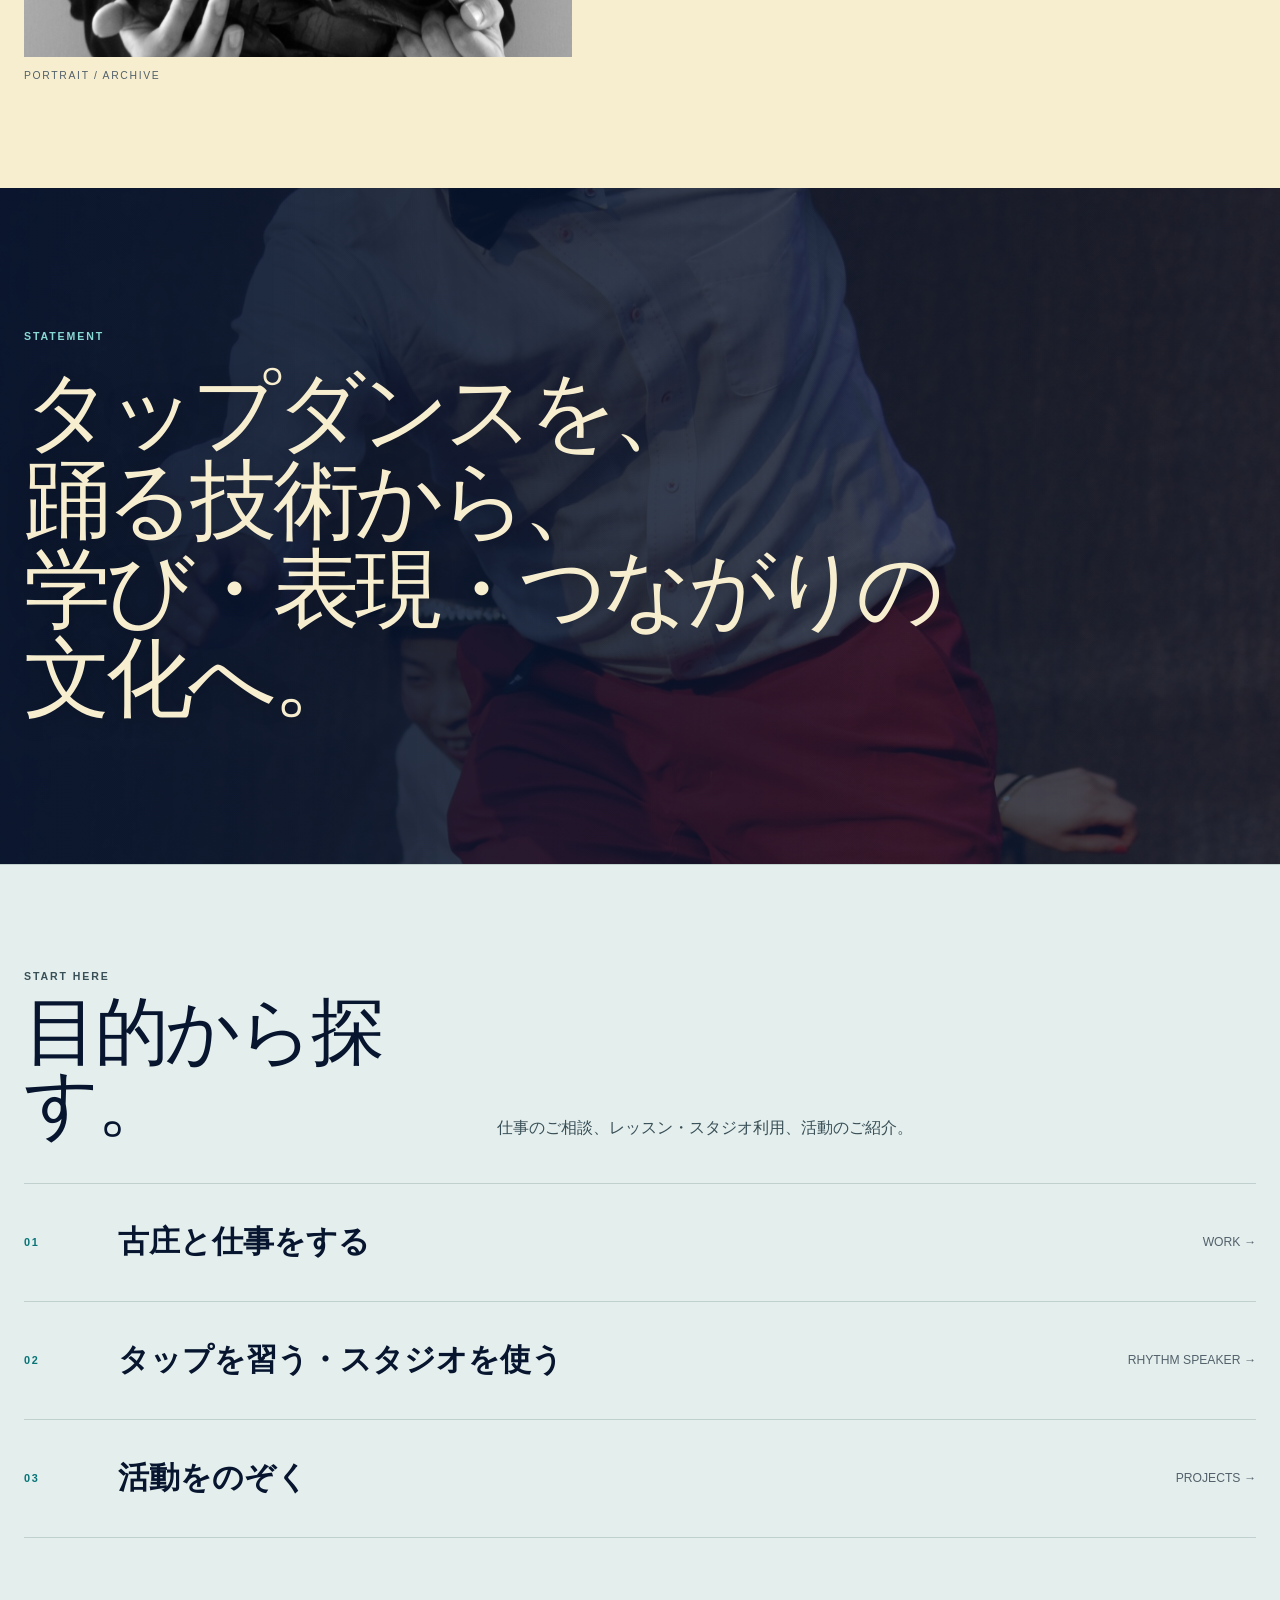
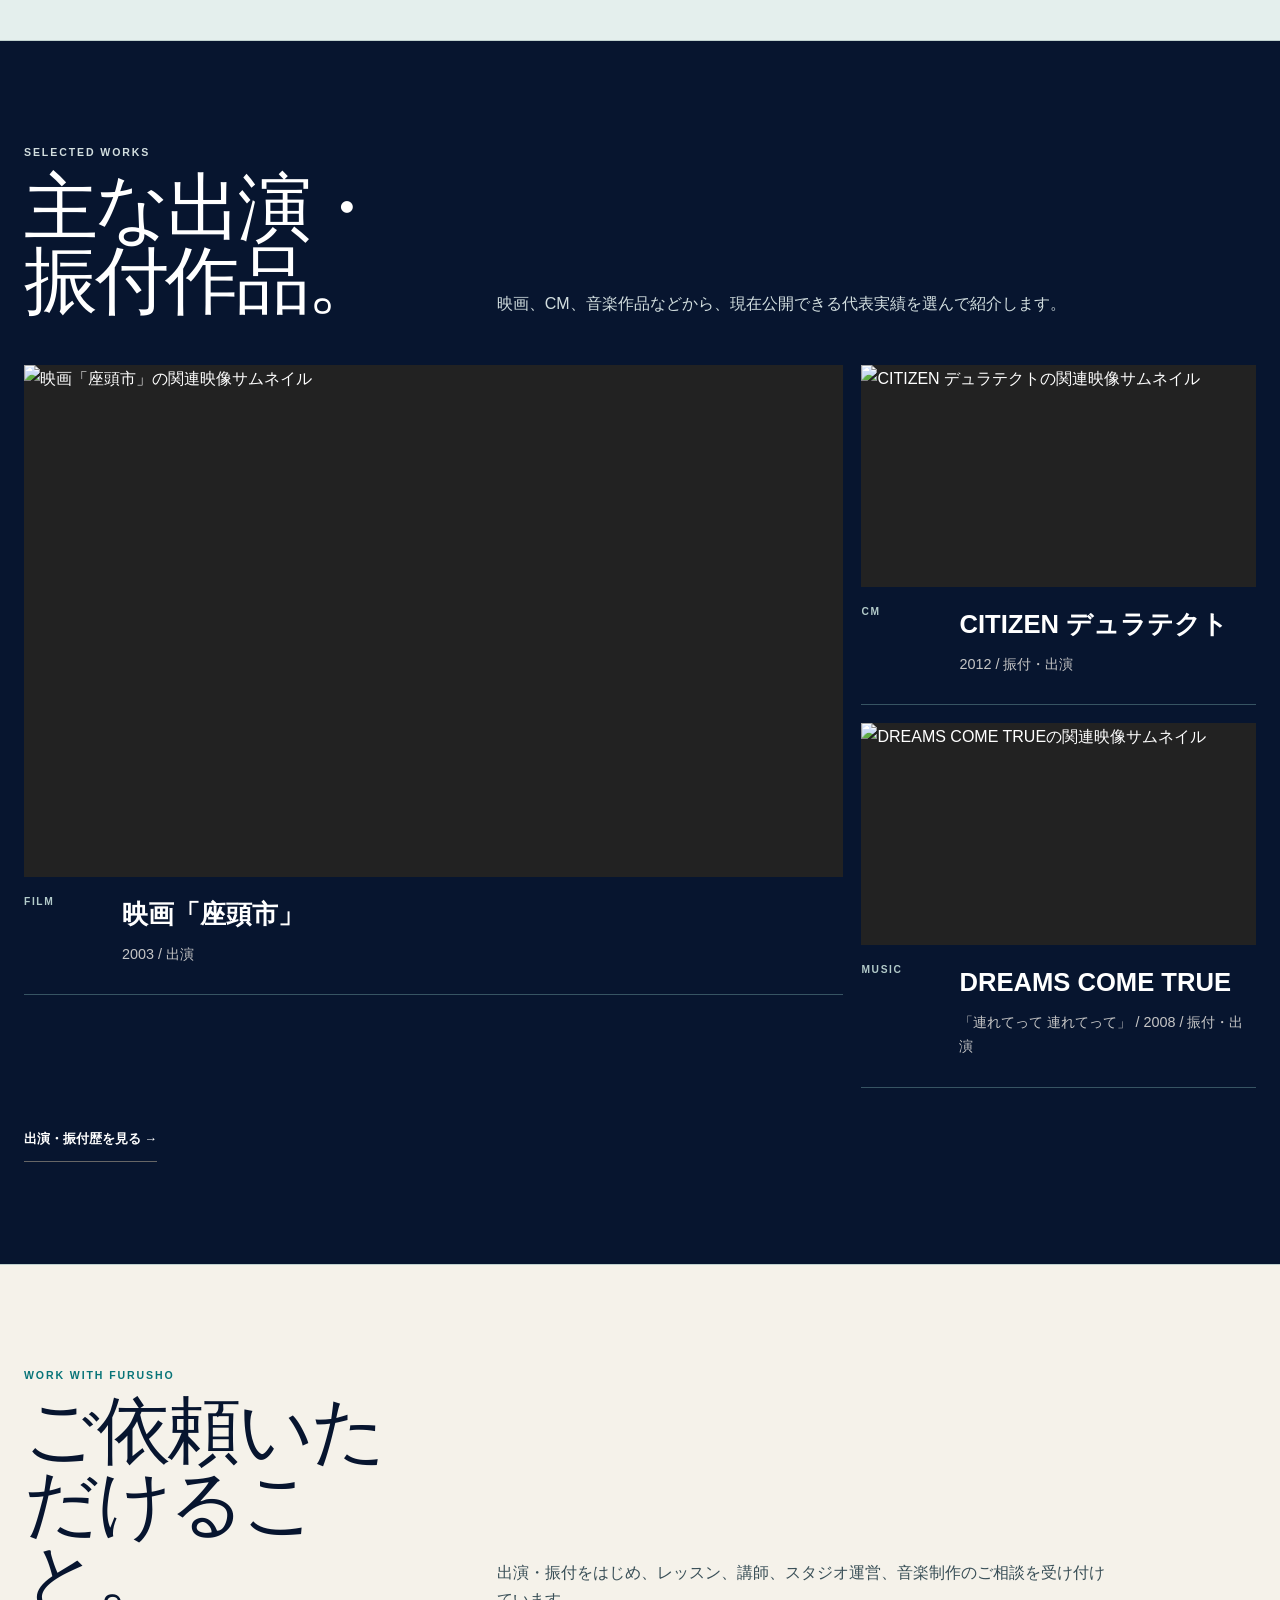
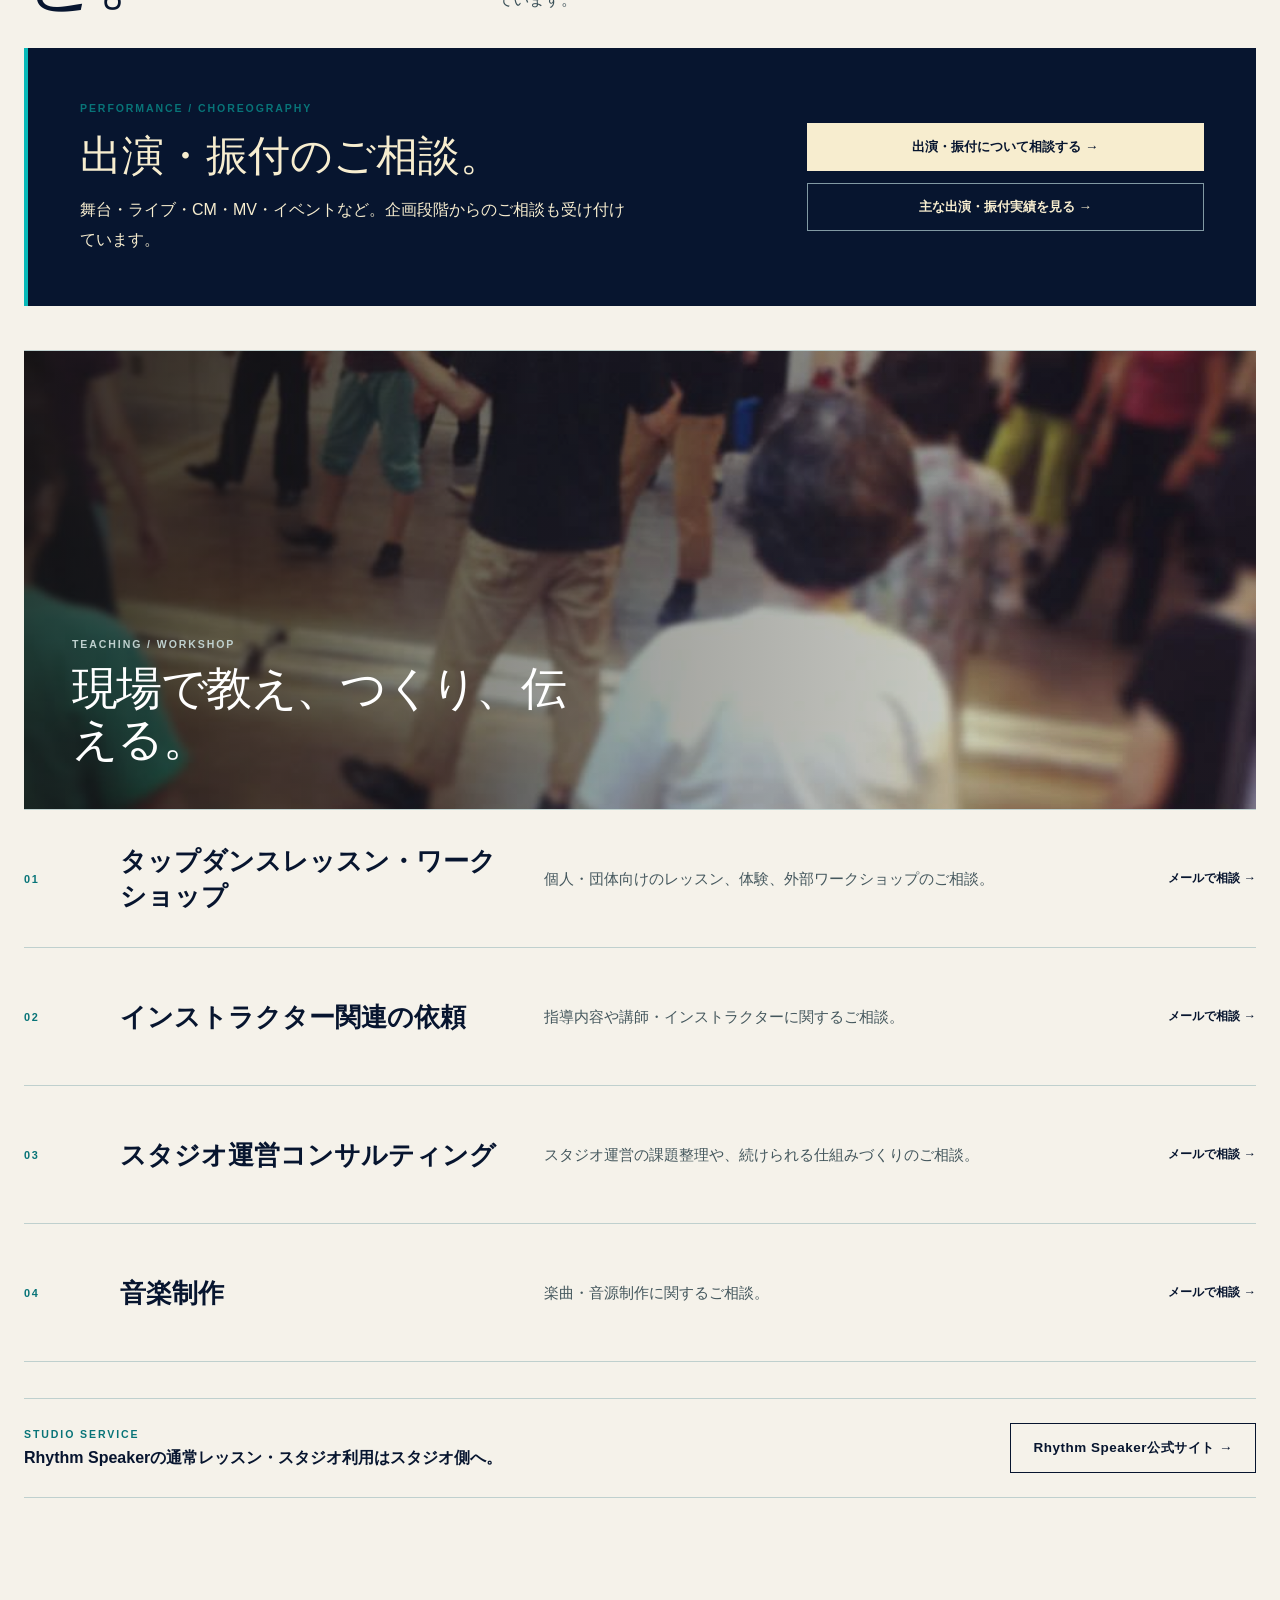
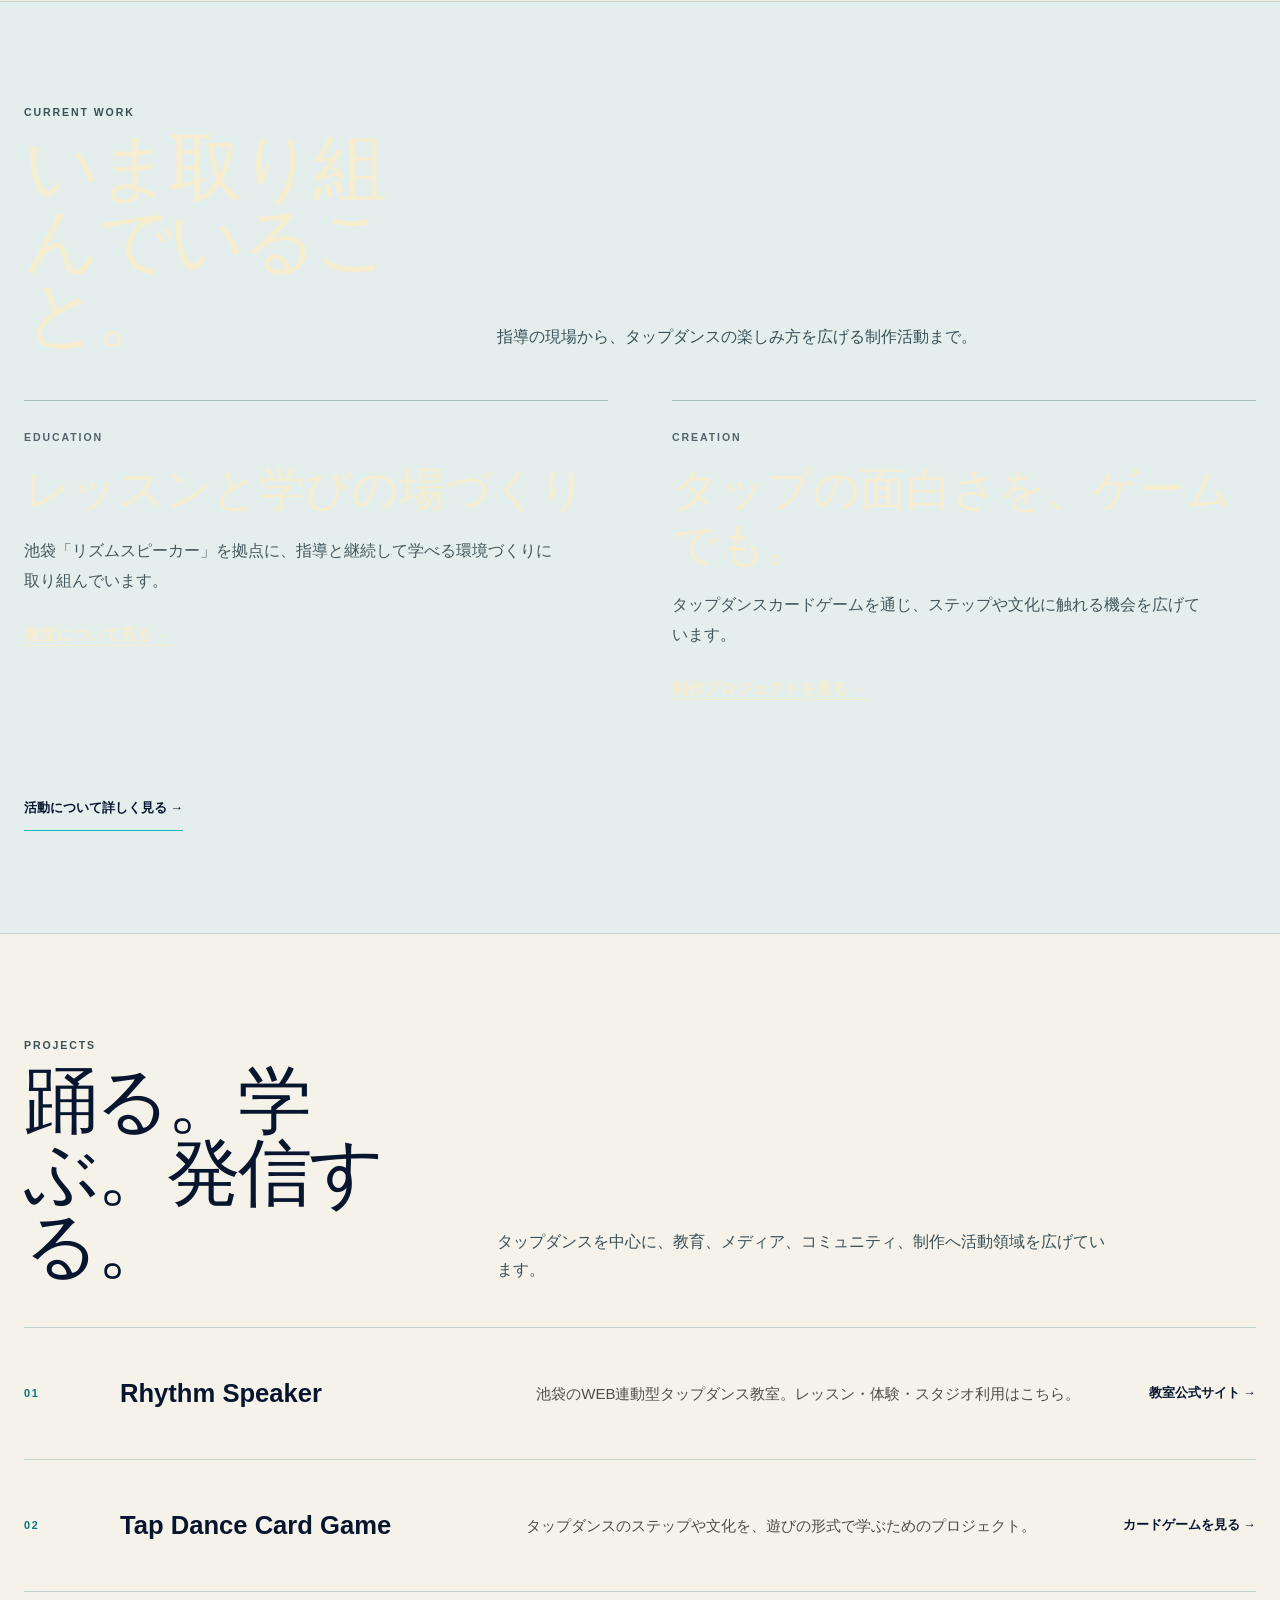
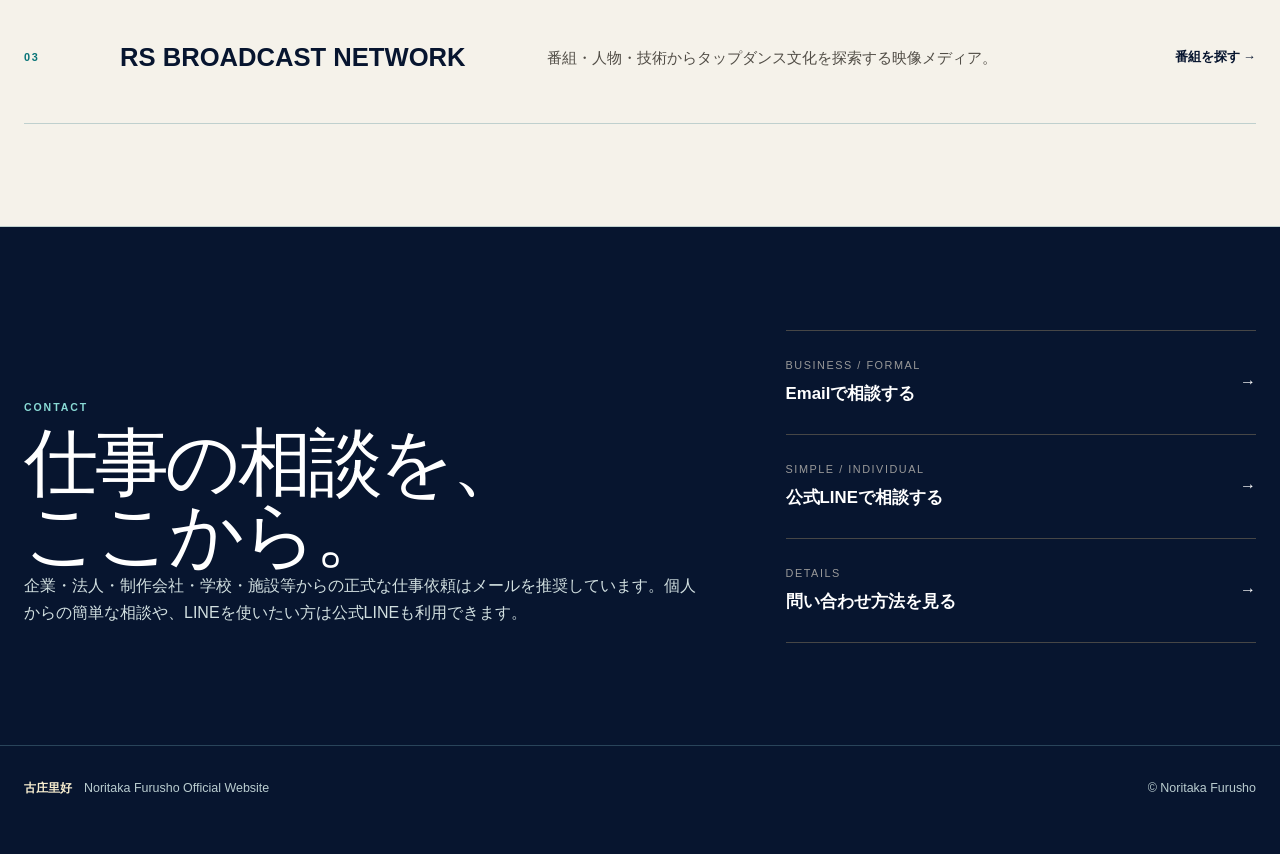
==== commit aea983da: "Improve homepage entry routes" ====
--- a/index.html
+++ b/index.html
@@ -65,8 +65,9 @@
         <p class="v3-hero-lead">東京都・池袋を拠点に活動するタップダンサー、インストラクター、振付家。リズムスピーカー代表、日本タップダンス協会 理事。</p>
         <div class="v3-actions">
           <a class="v3-button primary" href="contact/">仕事を依頼する</a>
-          <a class="v3-button" href="#selected-works">Selected Works</a>
-        </div>
+          <a class="v3-button" href="#selected-works">出演・振付実績を見る</a>
+        </div>
+        <a class="v3-hero-studio-link" href="https://noritap.github.io/rhythmspeaker/" target="_blank" rel="noopener noreferrer">レッスン・スタジオ利用は Rhythm Speaker へ <span aria-hidden="true">↗</span></a>
       </div>
       <figure class="v3-portrait">
         <img src="assets/images/furusho-profile-main.jpg" alt="タップシューズを手にした古庄里好" width="1200" height="1600" fetchpriority="high">
--- a/assets/css/style.css
+++ b/assets/css/style.css
@@ -49,19 +49,20 @@
   justify-content: space-between;
   align-items: center;
   padding: 14px max(20px, calc((100vw - var(--max)) / 2));
-  background: rgba(245, 242, 234, .97);
+  background: rgba(7, 21, 47, .98);
+  color: #f7edcf;
   backdrop-filter: blur(14px);
-  border-bottom: 1px solid var(--line);
+  border-bottom: 1px solid #29445a;
 }
 .brand { display: flex; flex-direction: column; line-height: 1.1; flex: 0 0 auto; }
 .brand-ja { font-weight: 800; letter-spacing: .08em; }
-.brand-en { font-size: .7rem; letter-spacing: .12em; color: var(--muted); margin-top: 4px; }
+.brand-en { font-size: .7rem; letter-spacing: .12em; color: #c7d5d5; margin-top: 4px; }
 .nav { display: flex; gap: 20px; align-items: center; font-size: .78rem; text-transform: uppercase; letter-spacing: .08em; }
 .nav a { min-height: 44px; display: inline-flex; align-items: center; transition: opacity .18s ease, background-color .18s ease, color .18s ease; }
 .nav a:hover { opacity: .58; }
 .nav [aria-current="page"] { font-weight: 800; text-decoration: underline; text-underline-offset: 5px; }
-.nav-cta { padding: 0 14px; border: 1px solid var(--ink); }
-.nav-cta:hover { opacity: 1 !important; background: var(--ink); color: var(--light); }
+.nav-cta { padding: 0 18px; border: 1px solid #08b9b9; background: #08b9b9; color: #07152f; font-weight: 800; }
+.nav-cta:hover { opacity: 1 !important; background: #f7edcf; color: #07152f; border-color: #f7edcf; }
 
 .hero {
   min-height: 72vh;
@@ -247,10 +248,10 @@
   gap: 10px;
 }
 .brand-mark {
-  width: 38px;
-  height: 38px;
+  width: 50px;
+  height: 50px;
   display: block;
-  flex: 0 0 38px;
+  flex: 0 0 50px;
   object-fit: cover;
   border-radius: 3px;
 }
@@ -261,5 +262,12 @@
 }
 @media (max-width: 720px) {
   .brand { gap: 8px; }
-  .brand-mark { width: 32px; height: 32px; flex-basis: 32px; }
-}+  .brand-mark { width: 38px; height: 38px; flex-basis: 38px; }
+}
+/* Adopted artist-site header: stage navy, warm light copy, bright accessible CTA. */
+.site-header .brand,
+.site-header .nav a:not(.nav-cta) { color: #f7edcf; }
+.site-header .nav-cta { color: #07152f; }
+.site-header .nav a:focus-visible,
+.site-header .brand:focus-visible { outline: 3px solid #08b9b9; outline-offset: 4px; }
+.site-header .nav [aria-current="page"] { text-decoration-color: #08b9b9; }
--- a/assets/css/home-v3.css
+++ b/assets/css/home-v3.css
@@ -1,4 +1,4 @@
-/* FURUSHO OFFICIAL v3 — Editorial Authority / HOME only */
+/* FURUSHO OFFICIAL v4.5 — Artist Editorial Performance / HOME canonical CSS */
 
 .home-v3 {
   --v3-paper: #f5f2ea;
@@ -9,8 +9,8 @@
   --v3-accent: #087478;
   --v3-dark: #07152f;
   --v3-max: 1240px;
-  background: var(--v3-paper);
-  color: var(--v3-ink);
+  background: #07152f;
+  color: #f7edcf;
 }
 
 .home-v3 .section-shell {
@@ -18,8 +18,8 @@
 }
 
 .home-v3 .site-header {
-  background: rgba(245, 242, 234, .97);
-  border-bottom-color: var(--v3-line);
+  background: rgba(7, 21, 47, .98);
+  border-bottom-color: #29445a;
 }
 
 .home-v3 .nav-cta {
@@ -43,7 +43,8 @@
 
 /* HERO */
 .home-v3 .v3-hero {
-  min-height: calc(100vh - 72px);
+  min-height: calc(100svh - 86px);
+  color: #f7edcf;
   display: grid;
   grid-template-columns: minmax(0, 1.06fr) minmax(340px, .94fr);
   gap: clamp(42px, 6vw, 92px);
@@ -59,20 +60,21 @@
 .home-v3 .v3-name {
   margin: 18px 0 26px;
   font-family: "Yu Mincho", "Hiragino Mincho ProN", "Hiragino Mincho Pro", serif;
-  font-size: clamp(4.2rem, 9vw, 9rem);
-  font-weight: 500;
-  letter-spacing: -.06em;
-  line-height: .84;
+  font-size: clamp(4.2rem, 9vw, 8.8rem);
+  font-weight: 700;
+  letter-spacing: -.07em;
+  line-height: .93;
 }
 
 .home-v3 .v3-name span {
   display: block;
-  margin-top: 22px;
-  font-family: -apple-system, BlinkMacSystemFont, "Helvetica Neue", "Hiragino Sans", "Yu Gothic", sans-serif;
-  font-size: clamp(.82rem, 1.1vw, 1.05rem);
-  font-weight: 700;
-  letter-spacing: .18em;
-  line-height: 1.4;
+  margin-top: 20px;
+  font-family: Impact, "Arial Narrow", "Helvetica Neue", sans-serif;
+  font-size: clamp(1.65rem, 4.4vw, 4.75rem);
+  font-weight: 900;
+  letter-spacing: .015em;
+  line-height: 1.08;
+  text-wrap: balance;
 }
 
 .home-v3 .v3-role {
@@ -85,7 +87,7 @@
 .home-v3 .v3-hero-lead {
   max-width: 660px;
   margin-bottom: 0;
-  color: #384954;
+  color: #d4e1e0;
   font-size: 1rem;
 }
 
@@ -102,15 +104,17 @@
   align-items: center;
   justify-content: center;
   padding: 0 22px;
-  border: 1px solid var(--v3-ink);
+  border: 1px solid #f7edcf;
+  color: #f7edcf;
   font-size: .84rem;
   font-weight: 800;
   letter-spacing: .04em;
 }
 
 .home-v3 .v3-button.primary {
-  background: var(--v3-ink);
-  color: #fff;
+  background: #08b9b9;
+  color: #07152f;
+  border-color: #08b9b9;
 }
 
 .home-v3 .v3-button:hover {
@@ -118,13 +122,24 @@
   text-underline-offset: 4px;
 }
 
+.home-v3 .v3-hero-studio-link {
+  display: inline-block;
+  margin-top: 8px;
+  padding-block: 12px;
+  color: #f7edcf;
+  font-size: .875rem;
+  text-decoration: underline;
+  text-underline-offset: .2em;
+}
+
 .home-v3 .v3-portrait {
   position: relative;
   margin: 0;
   aspect-ratio: 4 / 5;
   overflow: hidden;
-  border: 2px solid #08b9b9;
-  background: #d7e7e2;
+  border: 0;
+  border-bottom: 4px solid #08b9b9;
+  background: #102a44;
 }
 
 .home-v3 .v3-portrait img {
@@ -133,7 +148,7 @@
   display: block;
   object-fit: cover;
   object-position: 50% 20%;
-  filter: saturate(.9) contrast(1.03);
+  filter: grayscale(1) contrast(1.08);
 }
 
 .home-v3 .v3-portrait figcaption {
@@ -141,8 +156,8 @@
   left: 18px;
   bottom: 16px;
   padding: 7px 9px;
-  background: rgba(245, 242, 234, .94);
-  color: var(--v3-ink);
+  background: rgba(7, 21, 47, .91);
+  color: #f7edcf;
   font-size: .62rem;
   font-weight: 800;
   letter-spacing: .16em;
@@ -150,7 +165,8 @@
 
 /* ROUTE */
 .home-v3 .v3-route {
-  background: var(--v3-paper-2);
+  background: #e4efed;
+  color: #07152f;
 }
 
 .home-v3 .v3-route-head,
@@ -219,7 +235,8 @@
 
 /* WORK */
 .home-v3 .v3-work {
-  background: #fff;
+  background: #f5f2ea;
+  color: #07152f;
 }
 
 /* Performance and choreography: prominent route, separate from the four canonical service rows. */
@@ -306,6 +323,16 @@
   font-size: .78rem;
   font-weight: 800;
 }
+
+.home-v3 .v3-studio-note .v3-button {
+  color: #07152f;
+  border-color: #07152f;
+}
+.home-v3 .v3-studio-note .v3-button:hover {
+  background: #07152f;
+  color: #f7edcf;
+}
+.home-v3 .v3-work .v3-label { color: #087478; }
 
 .home-v3 .v3-studio-note {
   margin-top: 36px;
@@ -417,8 +444,12 @@
 
 /* STATEMENT */
 .home-v3 .v3-statement {
-  padding: clamp(100px, 12vw, 180px) 0;
-  background: var(--v3-paper);
+  min-height: clamp(390px, 52vw, 660px);
+  display: flex;
+  align-items: center;
+  padding: clamp(90px, 11vw, 160px) 0;
+  background: linear-gradient(90deg, rgba(7,21,47,.95), rgba(7,21,47,.7)), url("../images/editorial/career-stage-frankfurt.jpg") 65% 40%/cover no-repeat;
+  color: #f7edcf;
 }
 
 .home-v3 .v3-statement blockquote {
@@ -432,6 +463,7 @@
 }
 
 /* PROJECTS */
+.home-v3 #projects-preview { background: #f5f2ea; color: #07152f; }
 .home-v3 .v3-project-list {
   margin-top: 44px;
   border-top: 1px solid var(--v3-line);
@@ -469,15 +501,16 @@
 }
 
 /* ABOUT */
+.home-v3 .v3-about { background: #f7edcf; color: #07152f; }
 .home-v3 .v3-about-grid {
   display: grid;
-  grid-template-columns: minmax(280px, .85fr) minmax(0, 1.15fr);
+  grid-template-columns: minmax(280px, .96fr) minmax(0, 1.04fr);
   gap: clamp(42px, 7vw, 110px);
   align-items: start;
 }
 
 .home-v3 .v3-about-copy {
-  padding-top: 32px;
+  padding-top: clamp(12px, 3vw, 42px);
 }
 
 .home-v3 .v3-about-copy p {
@@ -540,8 +573,16 @@
 }
 
 .home-v3 .footer {
-  background: var(--v3-paper);
-}
+  box-sizing: border-box;
+  width: 100%;
+  max-width: none;
+  margin: 0;
+  padding: 32px max(24px, calc((100vw - 1240px) / 2)) 42px;
+  color: #bacdd0;
+  background: #07152f;
+  border-color: #29445a;
+}
+.home-v3 .footer strong { color: #f7edcf; }
 
 @media (max-width: 980px) {
   .home-v3 .v3-hero,
@@ -660,3 +701,38 @@
     transform: none !important;
   }
 }
+
+/* v4.5: a restrained monochrome stage image and stronger editorial hierarchy. */
+.home-v3 .v3-hero .v3-kicker { color: #89dad5; }
+.home-v3 .v3-hero .v3-role { color: #f7edcf; font-weight: 650; }
+.home-v3 .v3-name { overflow-wrap: anywhere; }
+.home-v3 .v3-hero .v3-button:focus-visible,
+.home-v3 .v3-route-link:focus-visible,
+.home-v3 .v3-dark-link:focus-visible,
+.home-v3 .v3-work-row a:focus-visible { outline: 3px solid #08b9b9; outline-offset: 4px; }
+.home-v3 .v3-statement .v3-label { color: #89dad5; }
+.home-v3 .v3-statement blockquote { max-width: 940px; text-wrap: balance; text-shadow: 0 2px 22px rgba(0,0,0,.25); }
+.home-v3 .v3-about .v3-about-editorial-photo { max-width: none; margin: 0; }
+.home-v3 .v3-about .v3-about-editorial-photo img { height: clamp(350px, 50vw, 630px); max-height: none; object-position: 50% 25%; filter: grayscale(1) contrast(1.03); }
+.home-v3 .v3-about .v3-about-editorial-photo figcaption { color: #52616b; }
+.home-v3 .v3-about .v3-button { border-color: #07152f; color: #07152f; }
+.home-v3 .v3-about .v3-label { color: #087478; }
+.home-v3 .v3-works .v3-label { color: #89dad5; }
+.home-v3 .v3-works .v3-section-head p { color: #d2dedf; }
+.home-v3 .v3-contact .v3-label { color: #89dad5; }
+.home-v3 .v3-contact p { color: #d1dfe0; }
+.home-v3 .v3-contact-methods a:hover strong { color: #89dad5; }
+.home-v3 .v3-feature-copy { border-bottom-color: #375463; }
+.home-v3 .v3-feature-copy span { color: #b3cbca; }
+@media (max-width: 980px) {
+  .home-v3 .v3-about-grid { grid-template-columns: minmax(0, 1fr) minmax(0, 1fr); gap: 30px; }
+}
+@media (max-width: 720px) {
+  .home-v3 .v3-hero { min-height: auto; }
+  .home-v3 .v3-about-grid { display: flex; flex-direction: column; }
+  .home-v3 .v3-about-copy { order: 0; padding-top: 0; }
+  .home-v3 .v3-about-editorial-photo { order: 1; width: 100%; }
+  .home-v3 .v3-about .v3-about-editorial-photo img { height: auto; max-height: 420px; aspect-ratio: 4/3; }
+  .home-v3 .v3-statement { min-height: 400px; background-position: 55% 50%; }
+  .home-v3 .v3-name span { font-size: clamp(1.75rem, 7vw, 3rem); line-height: 1.06; }
+}
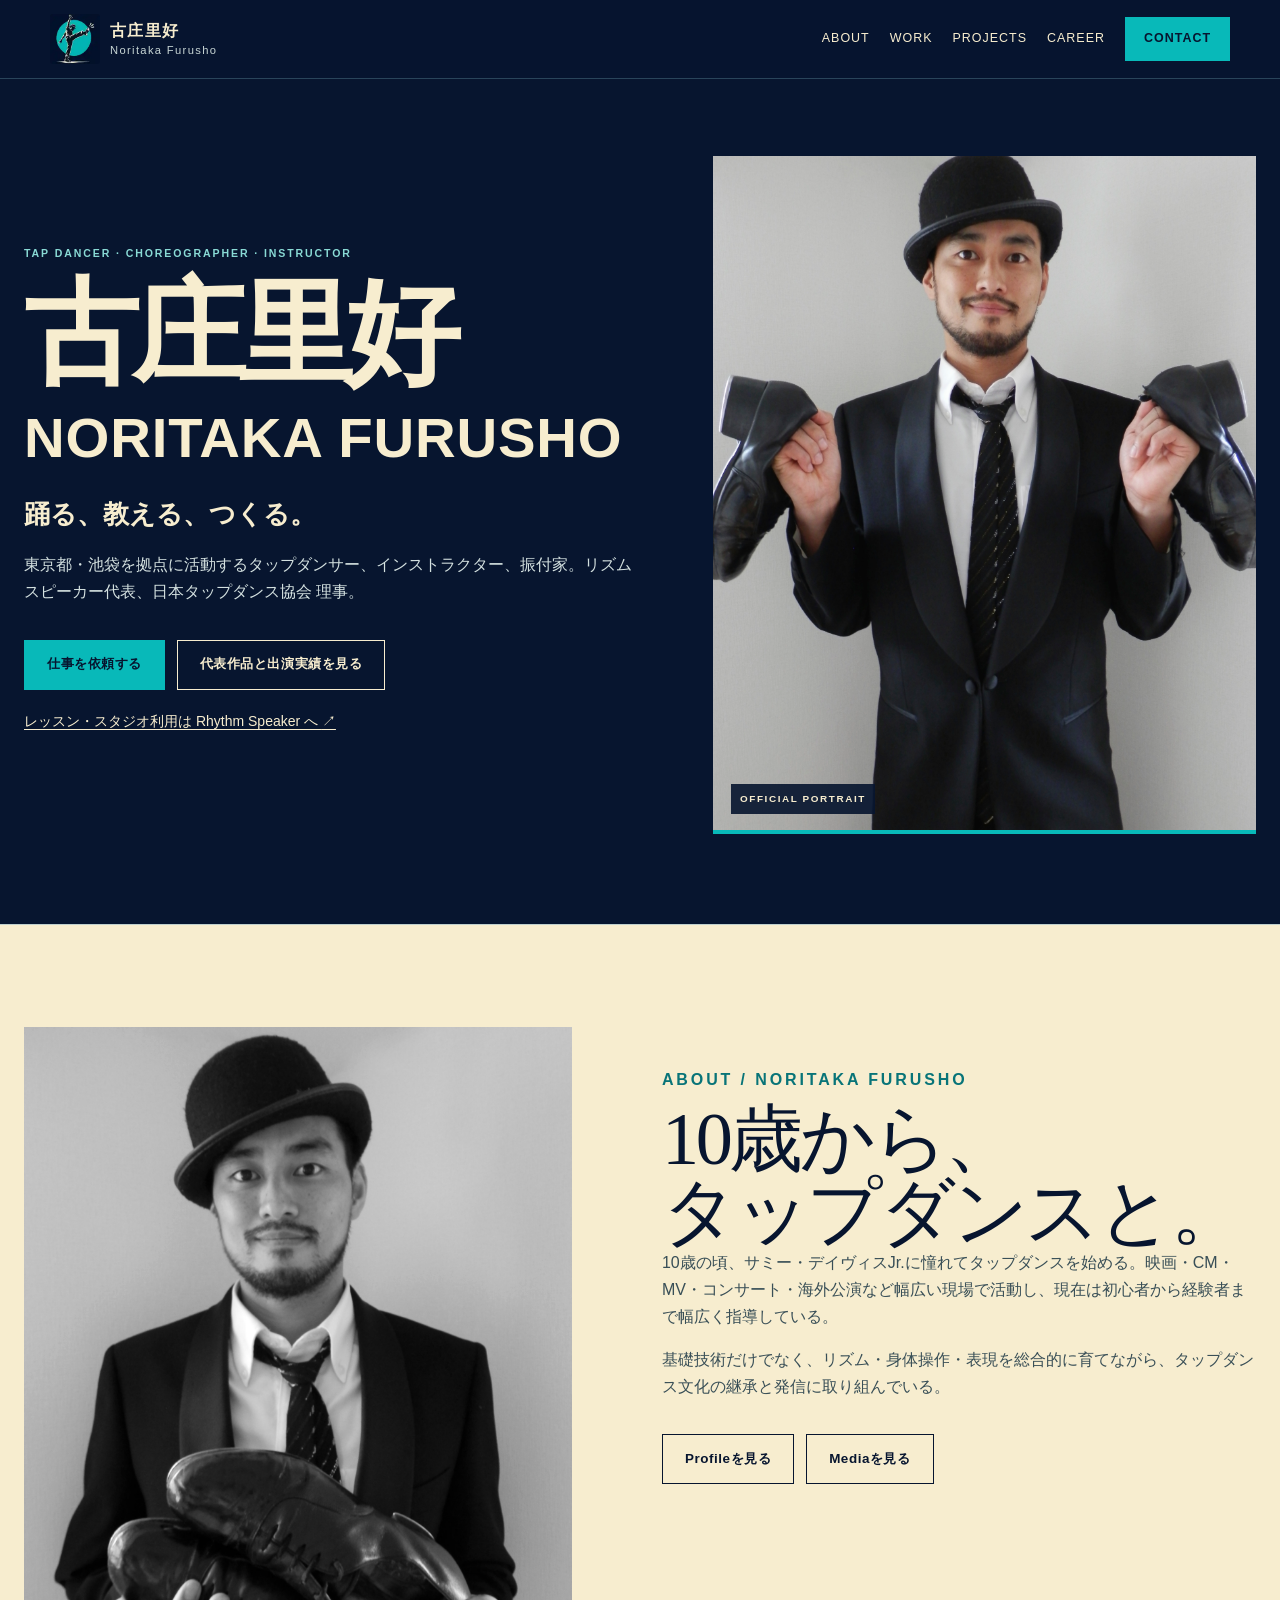
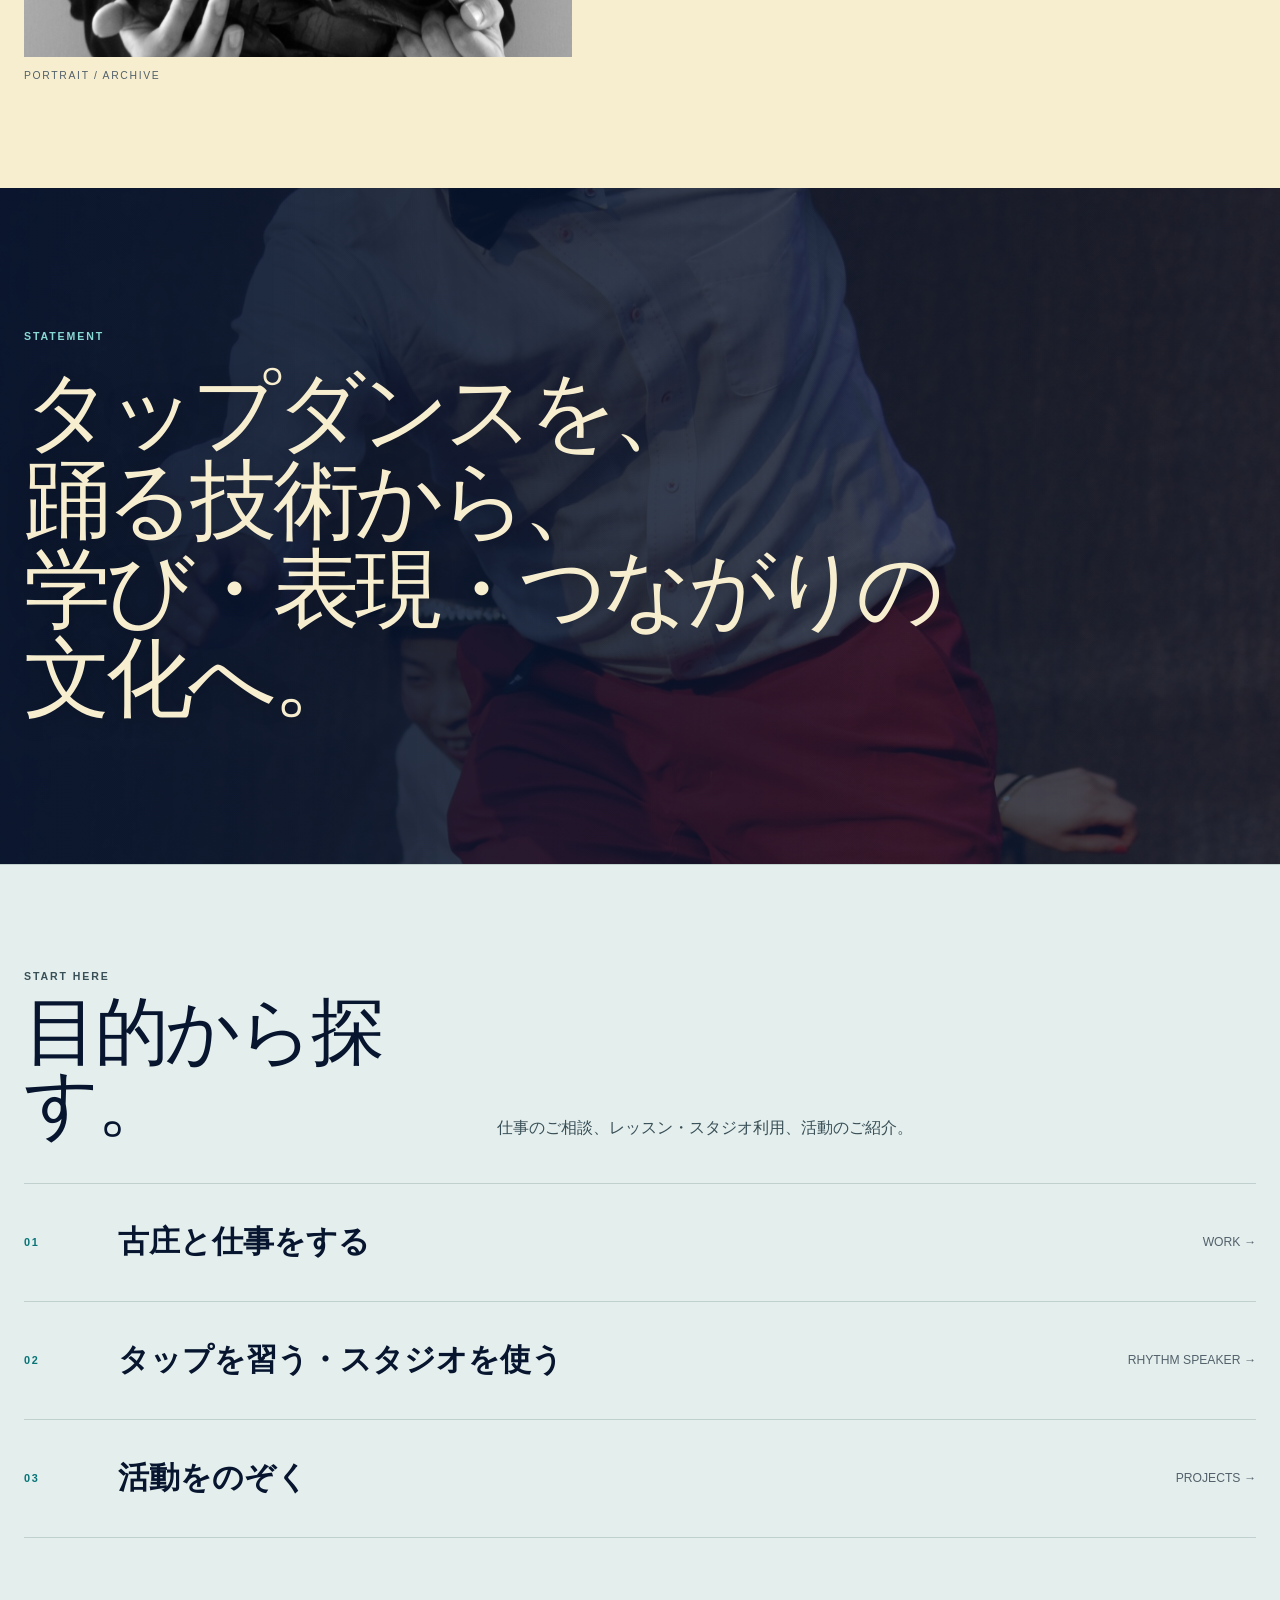
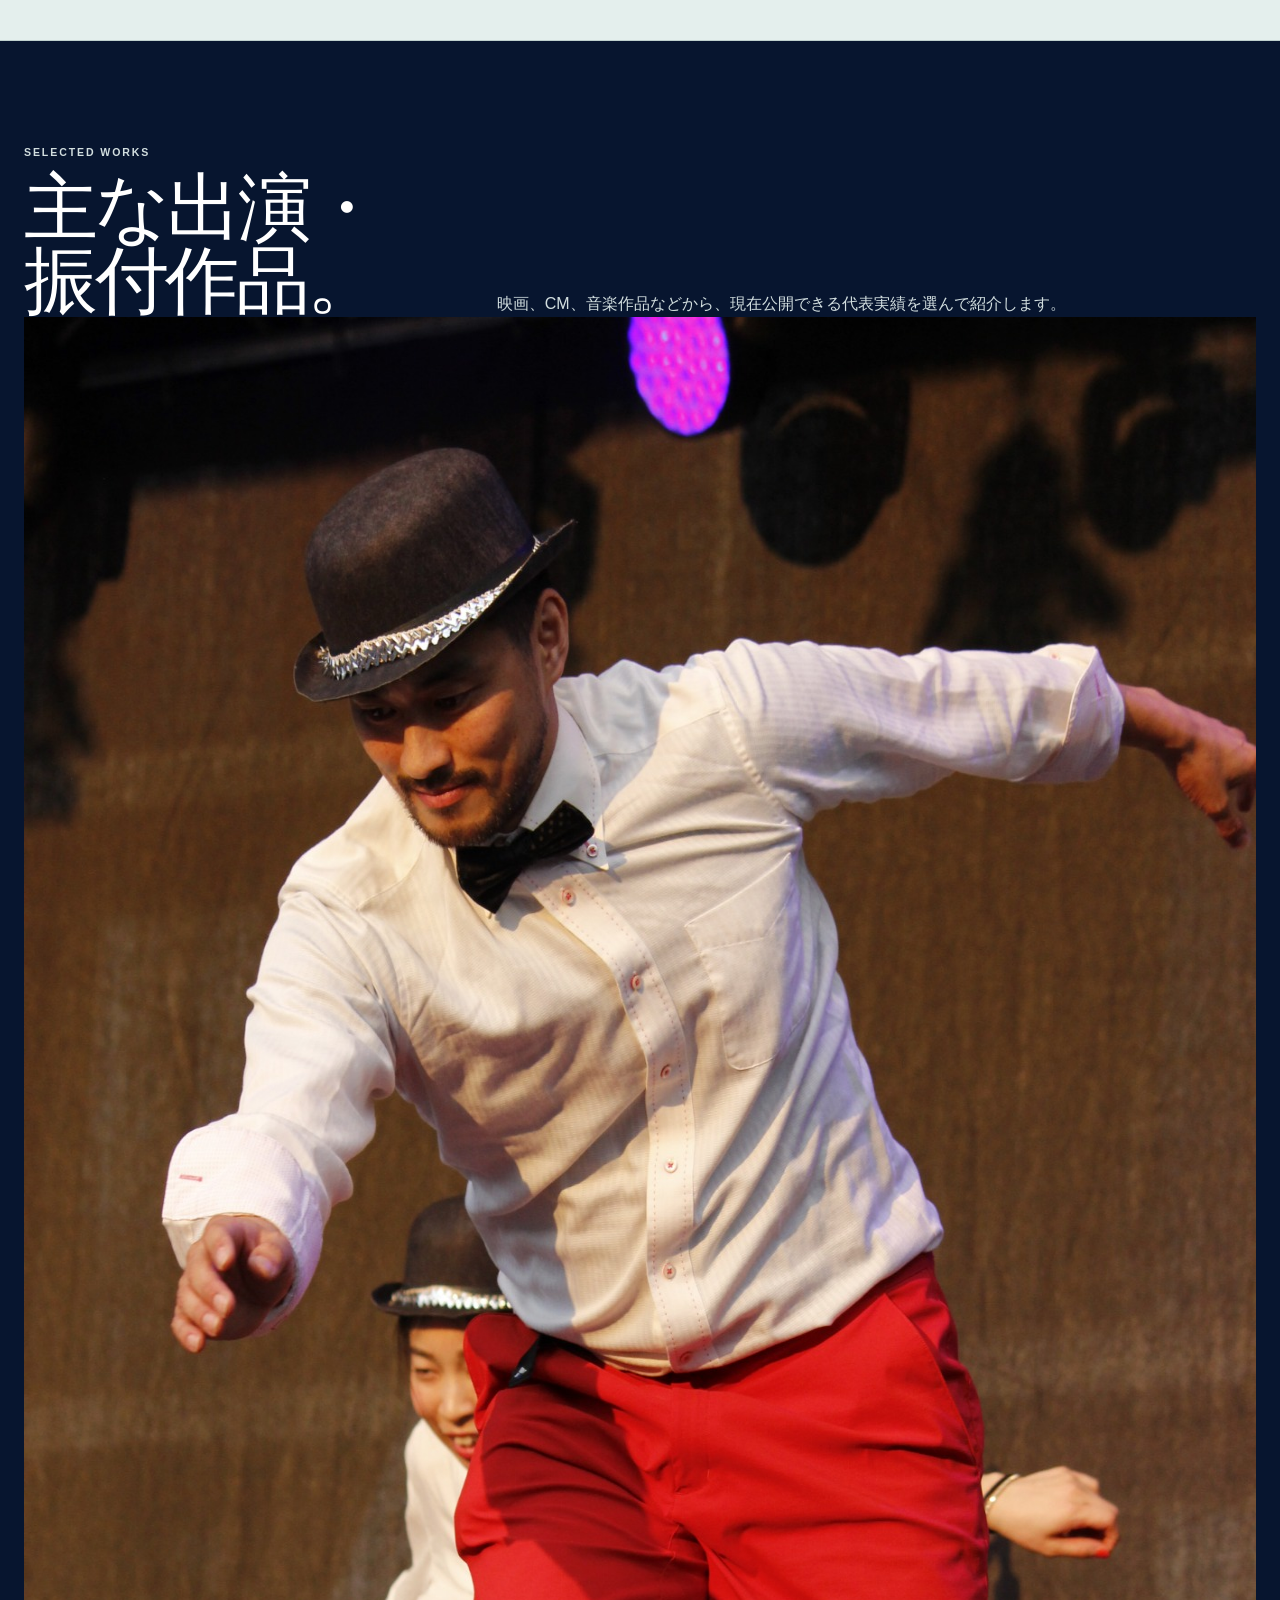
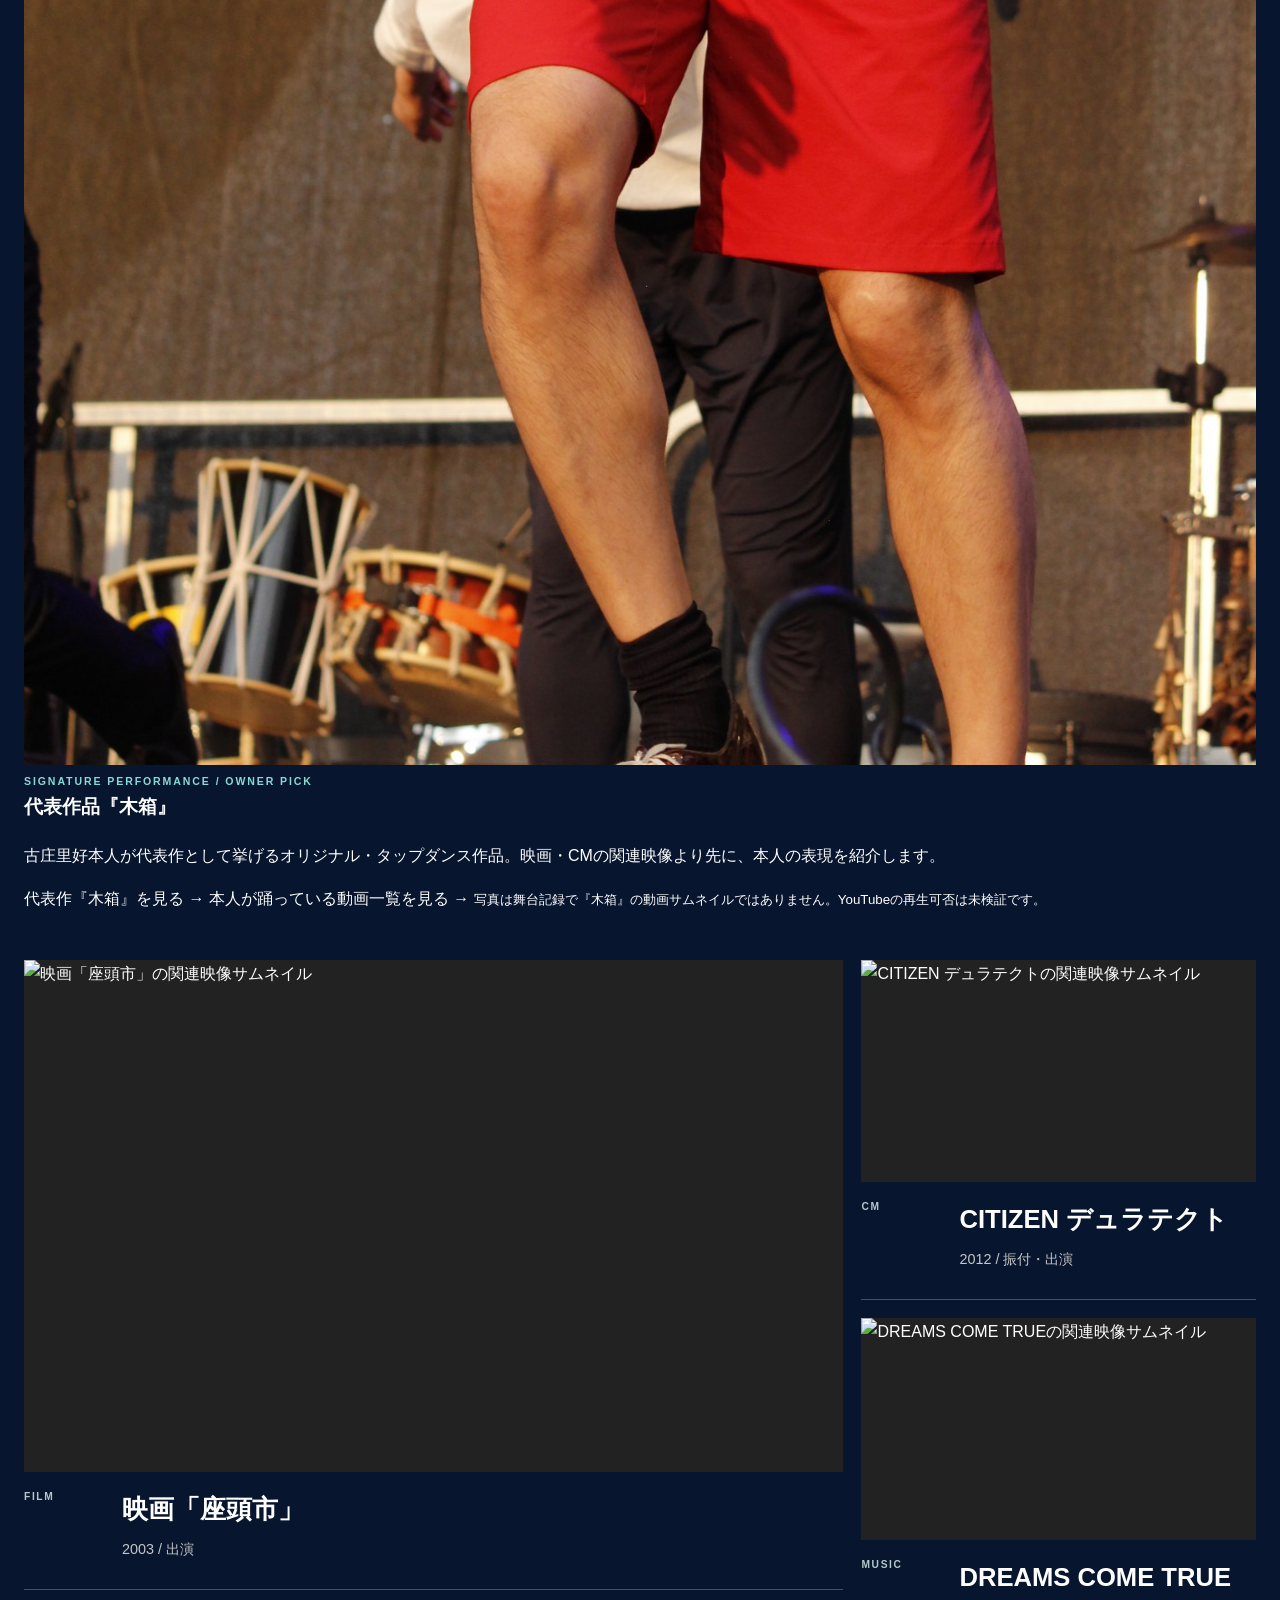
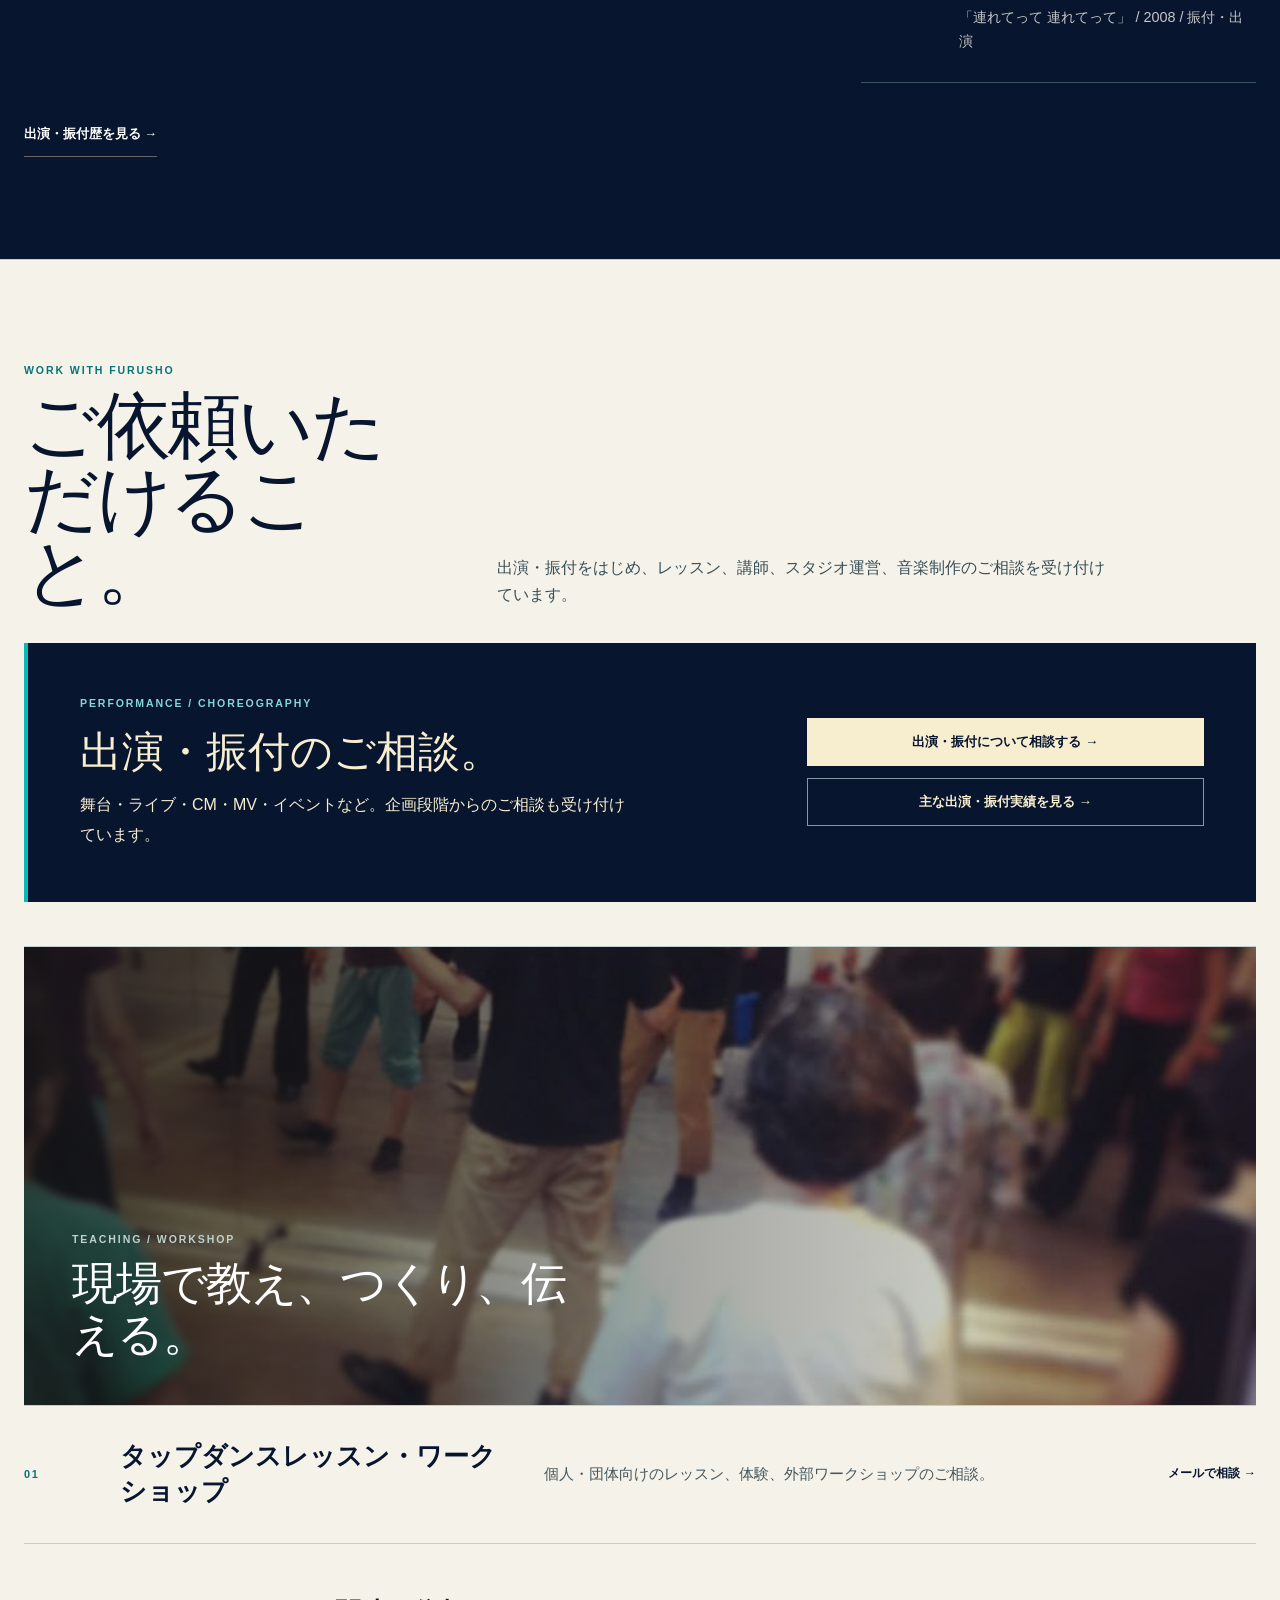
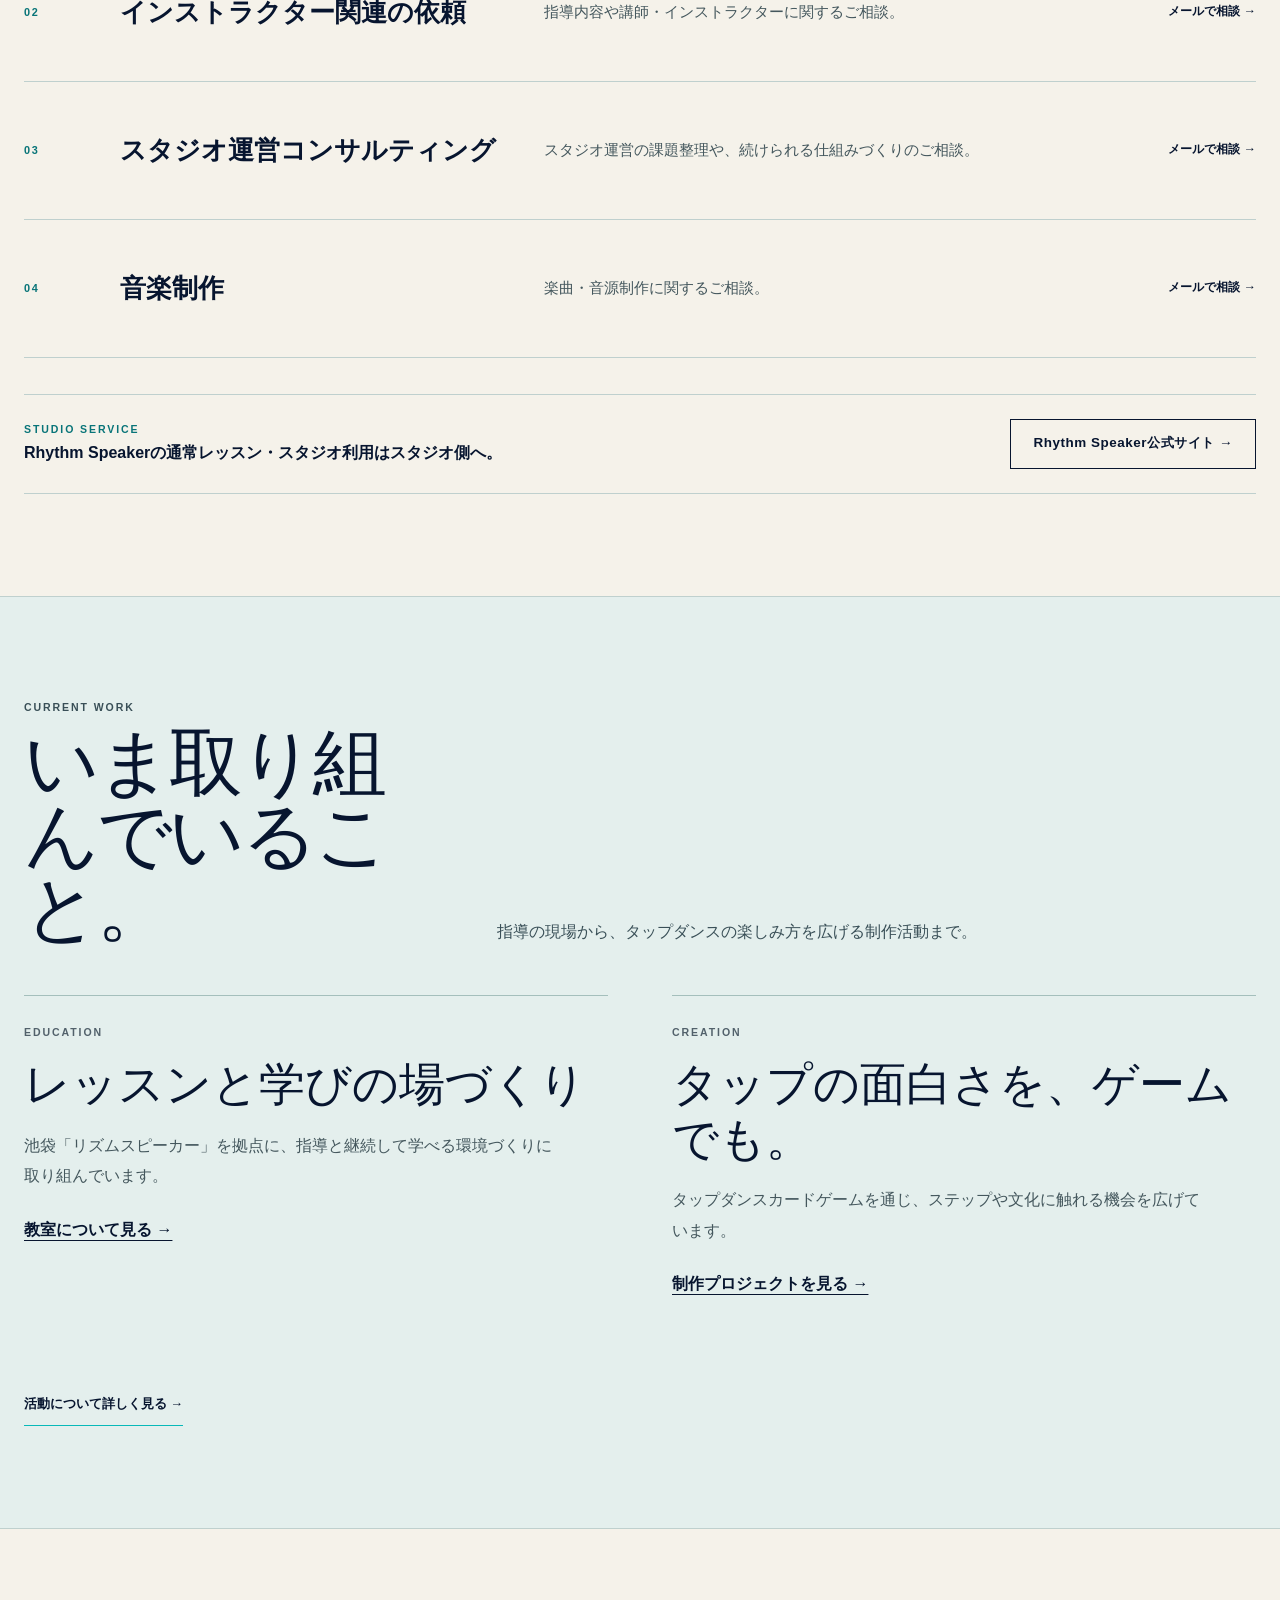
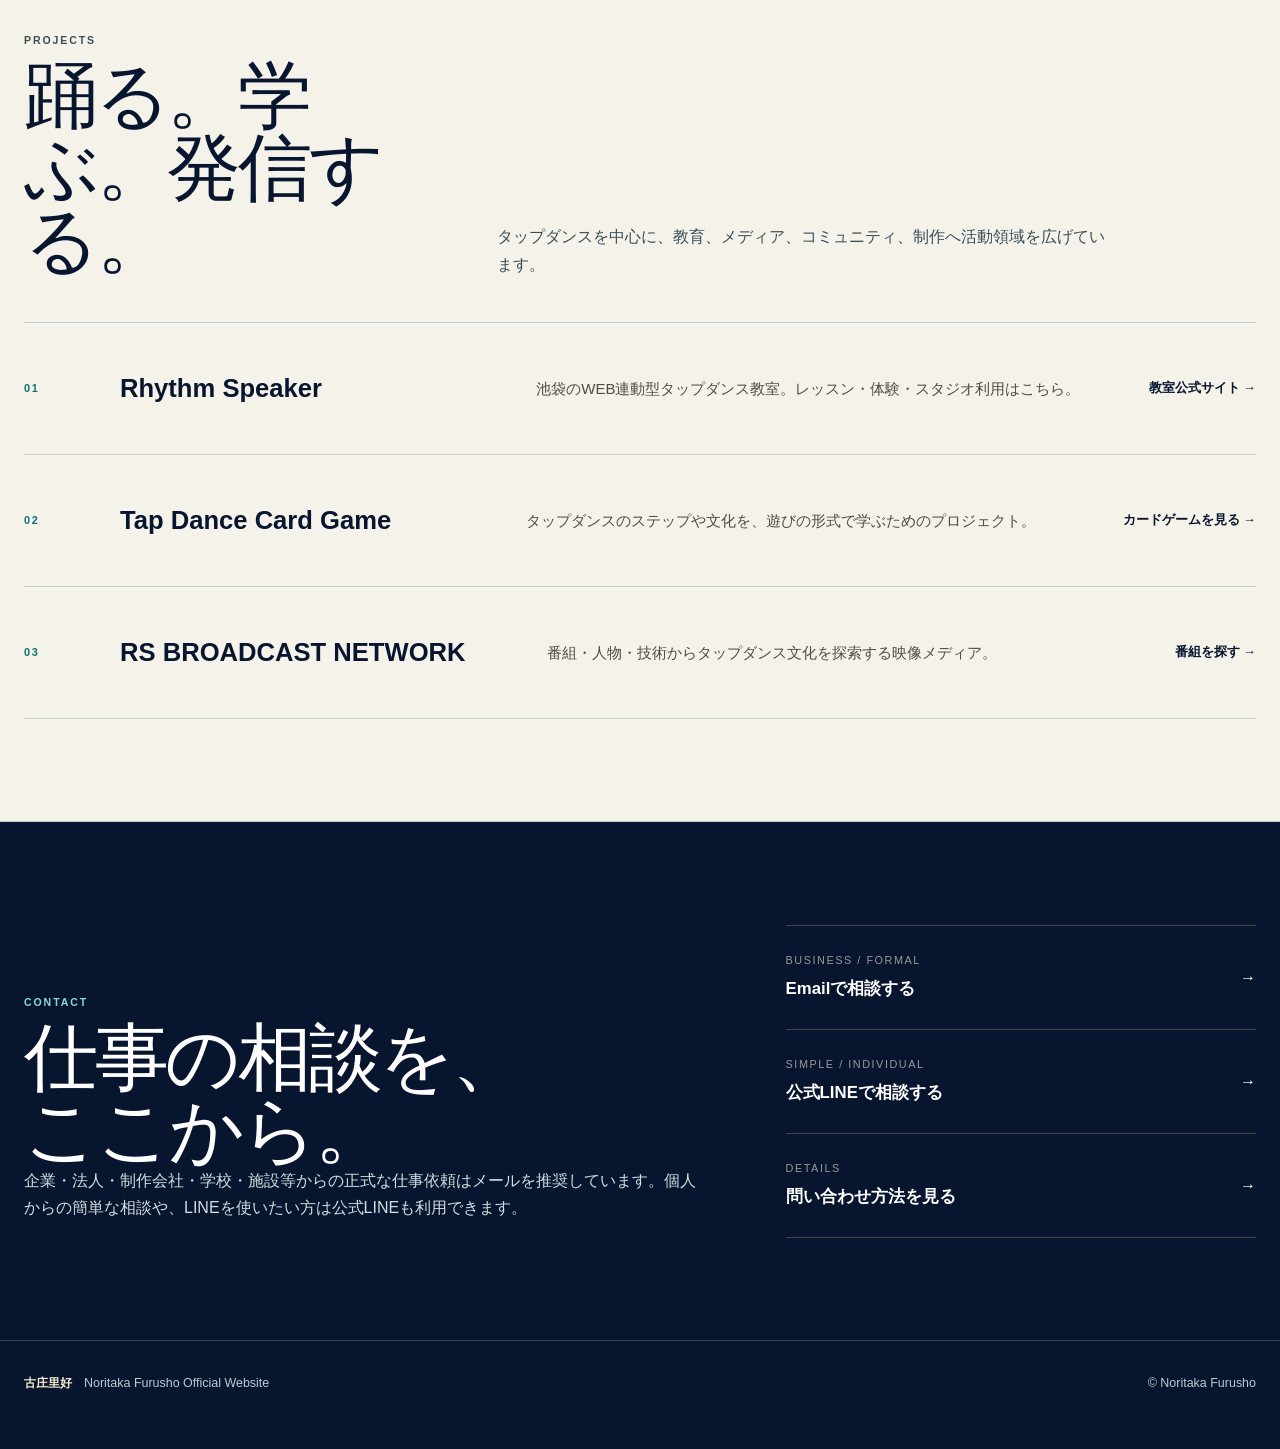
==== commit fa05fe1c: "feat(media): make Kibako the signature work and publish documented personal dance videos" ====
--- a/index.html
+++ b/index.html
@@ -65,7 +65,7 @@
         <p class="v3-hero-lead">東京都・池袋を拠点に活動するタップダンサー、インストラクター、振付家。リズムスピーカー代表、日本タップダンス協会 理事。</p>
         <div class="v3-actions">
           <a class="v3-button primary" href="contact/">仕事を依頼する</a>
-          <a class="v3-button" href="#selected-works">出演・振付実績を見る</a>
+          <a class="v3-button" href="#selected-works">代表作品と出演実績を見る</a>
         </div>
         <a class="v3-hero-studio-link" href="https://noritap.github.io/rhythmspeaker/" target="_blank" rel="noopener noreferrer">レッスン・スタジオ利用は Rhythm Speaker へ <span aria-hidden="true">↗</span></a>
       </div>
@@ -114,6 +114,17 @@
         <div class="v3-section-head">
           <div><p class="v3-label">SELECTED WORKS</p><h2>主な出演・振付作品。</h2></div>
           <p>映画、CM、音楽作品などから、現在公開できる代表実績を選んで紹介します。</p>
+        </div>
+        <div class="v3-signature-spotlight">
+          <a class="v3-signature-photo" href="https://www.youtube.com/watch?v=Wo4teKLf_aE" target="_blank" rel="noopener noreferrer"><img src="assets/images/editorial/career-stage-frankfurt.jpg" alt="古庄里好の舞台での実演写真。『木箱』の動画場面ではありません" width="1365" height="2048" loading="lazy" decoding="async"></a>
+          <div class="v3-signature-copy">
+            <p class="v3-label">SIGNATURE PERFORMANCE / OWNER PICK</p>
+            <h3>代表作品『木箱』</h3>
+            <p>古庄里好本人が代表作として挙げるオリジナル・タップダンス作品。映画・CMの関連映像より先に、本人の表現を紹介します。</p>
+            <a href="https://www.youtube.com/watch?v=Wo4teKLf_aE" target="_blank" rel="noopener noreferrer">代表作『木箱』を見る →</a>
+            <a href="media/#personal-performances">本人が踊っている動画一覧を見る →</a>
+            <small>写真は舞台記録で『木箱』の動画サムネイルではありません。YouTubeの再生可否は未検証です。</small>
+          </div>
         </div>
 <!-- BEGIN GENERATED:HOME_FEATURED_WORKS -->
         <div class="v3-feature-grid">
--- a/assets/css/home-v3.css
+++ b/assets/css/home-v3.css
@@ -148,7 +148,6 @@
   display: block;
   object-fit: cover;
   object-position: 50% 20%;
-  filter: grayscale(1) contrast(1.08);
 }
 
 .home-v3 .v3-portrait figcaption {
@@ -251,7 +250,7 @@
   background: #07152f;
   border-left: 4px solid #08b9b9;
 }
-.home-v3 .v3-commission-feature .v3-label { color: #83d7d5; }
+.home-v3 .v3-work .v3-commission-feature .v3-label { color: #83d7d5; }
 .home-v3 .v3-commission-feature h3 {
   margin: 14px 0;
   font-family: "Yu Mincho", "Hiragino Mincho ProN", serif;
--- a/assets/css/v4-public.css
+++ b/assets/css/v4-public.css
@@ -1,5 +1,5 @@
 /* FURUSHO OFFICIAL v4 — restrained editorial CURRENT WORK, no generic cards. */
-.home-v3 .v4-current{background:#e4efed}
+.home-v3 .v4-current{background:var(--v3-paper-2);color:var(--v3-ink)}
 .home-v3 .v4-current-grid{display:grid;grid-template-columns:repeat(2,minmax(0,1fr));gap:clamp(24px,5vw,76px);margin-top:50px}
 .home-v3 .v4-current-item{border-top:1px solid #a4bfbc;padding:28px 0 16px;min-width:0}
 .home-v3 .v4-current-item h3{margin:16px 0 18px;font-family:"Yu Mincho","Hiragino Mincho ProN",serif;font-size:clamp(1.9rem,3.6vw,3.2rem);font-weight:500;line-height:1.18}
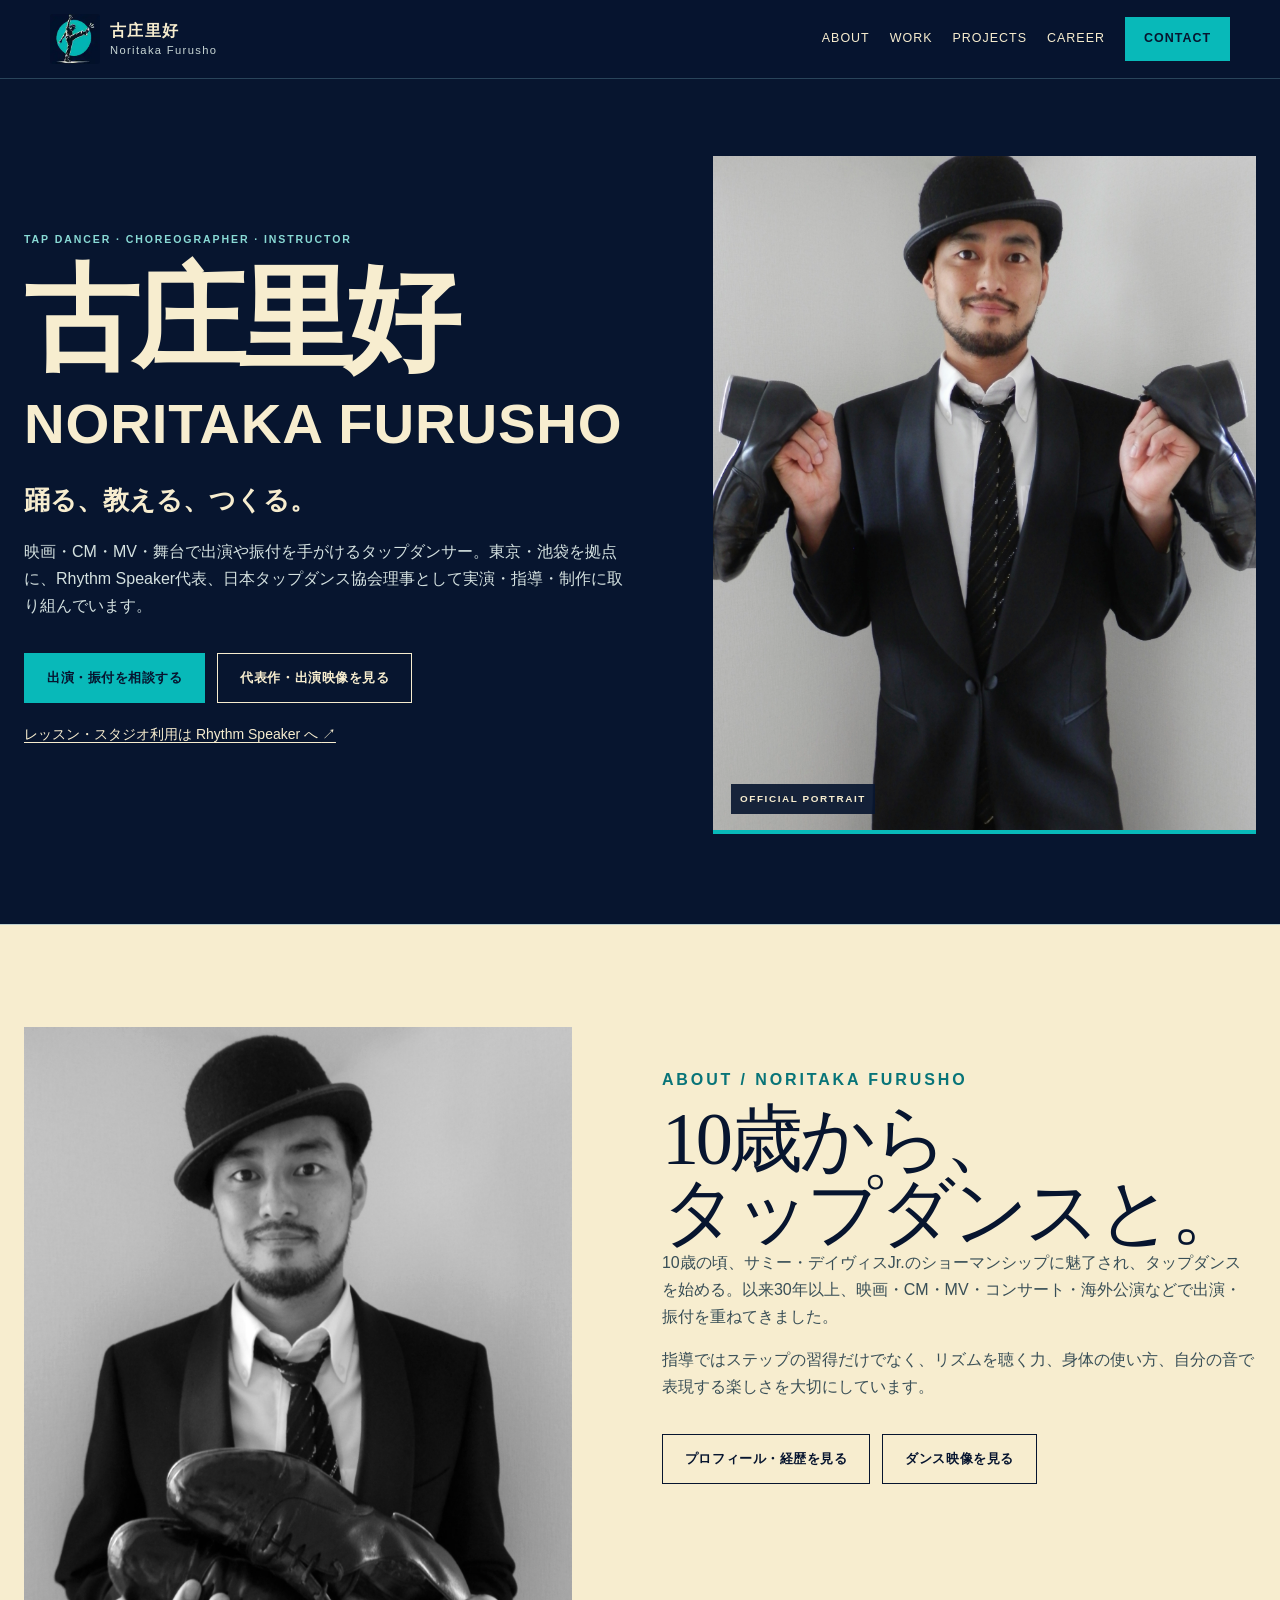
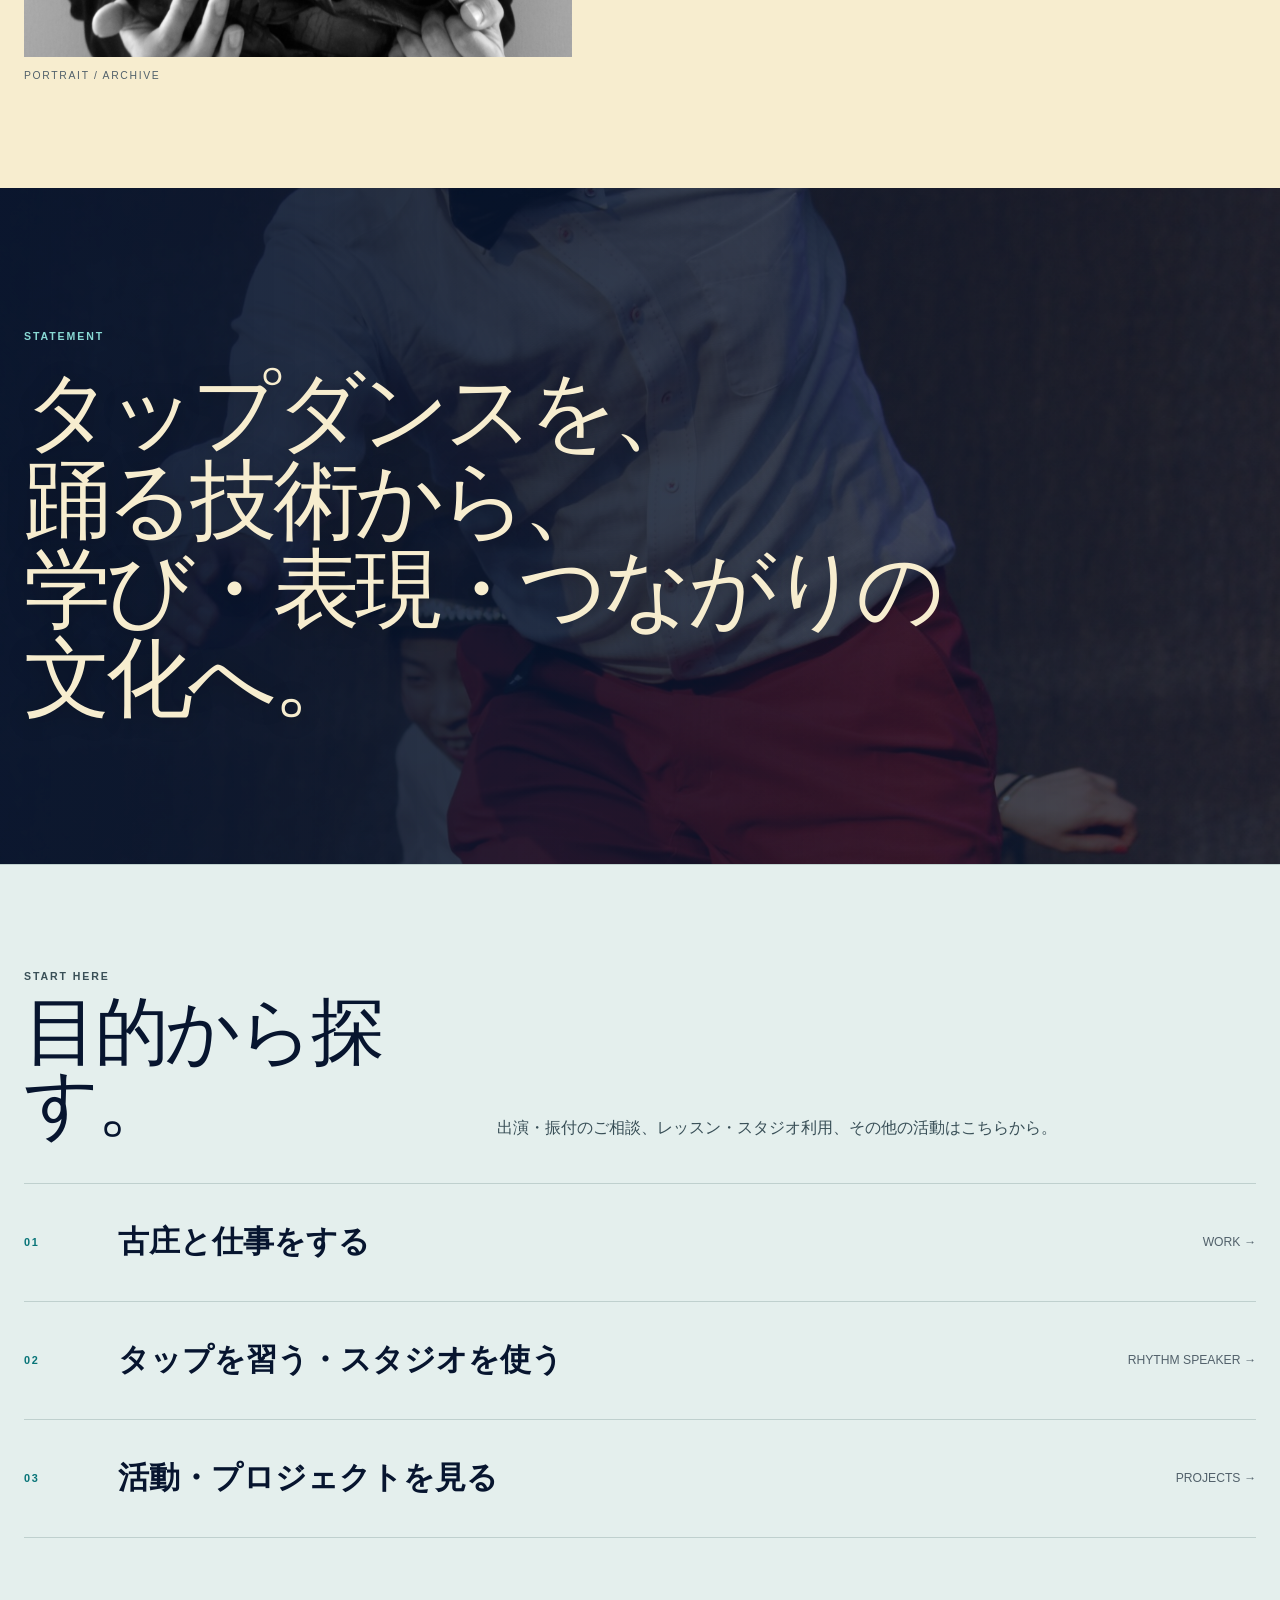
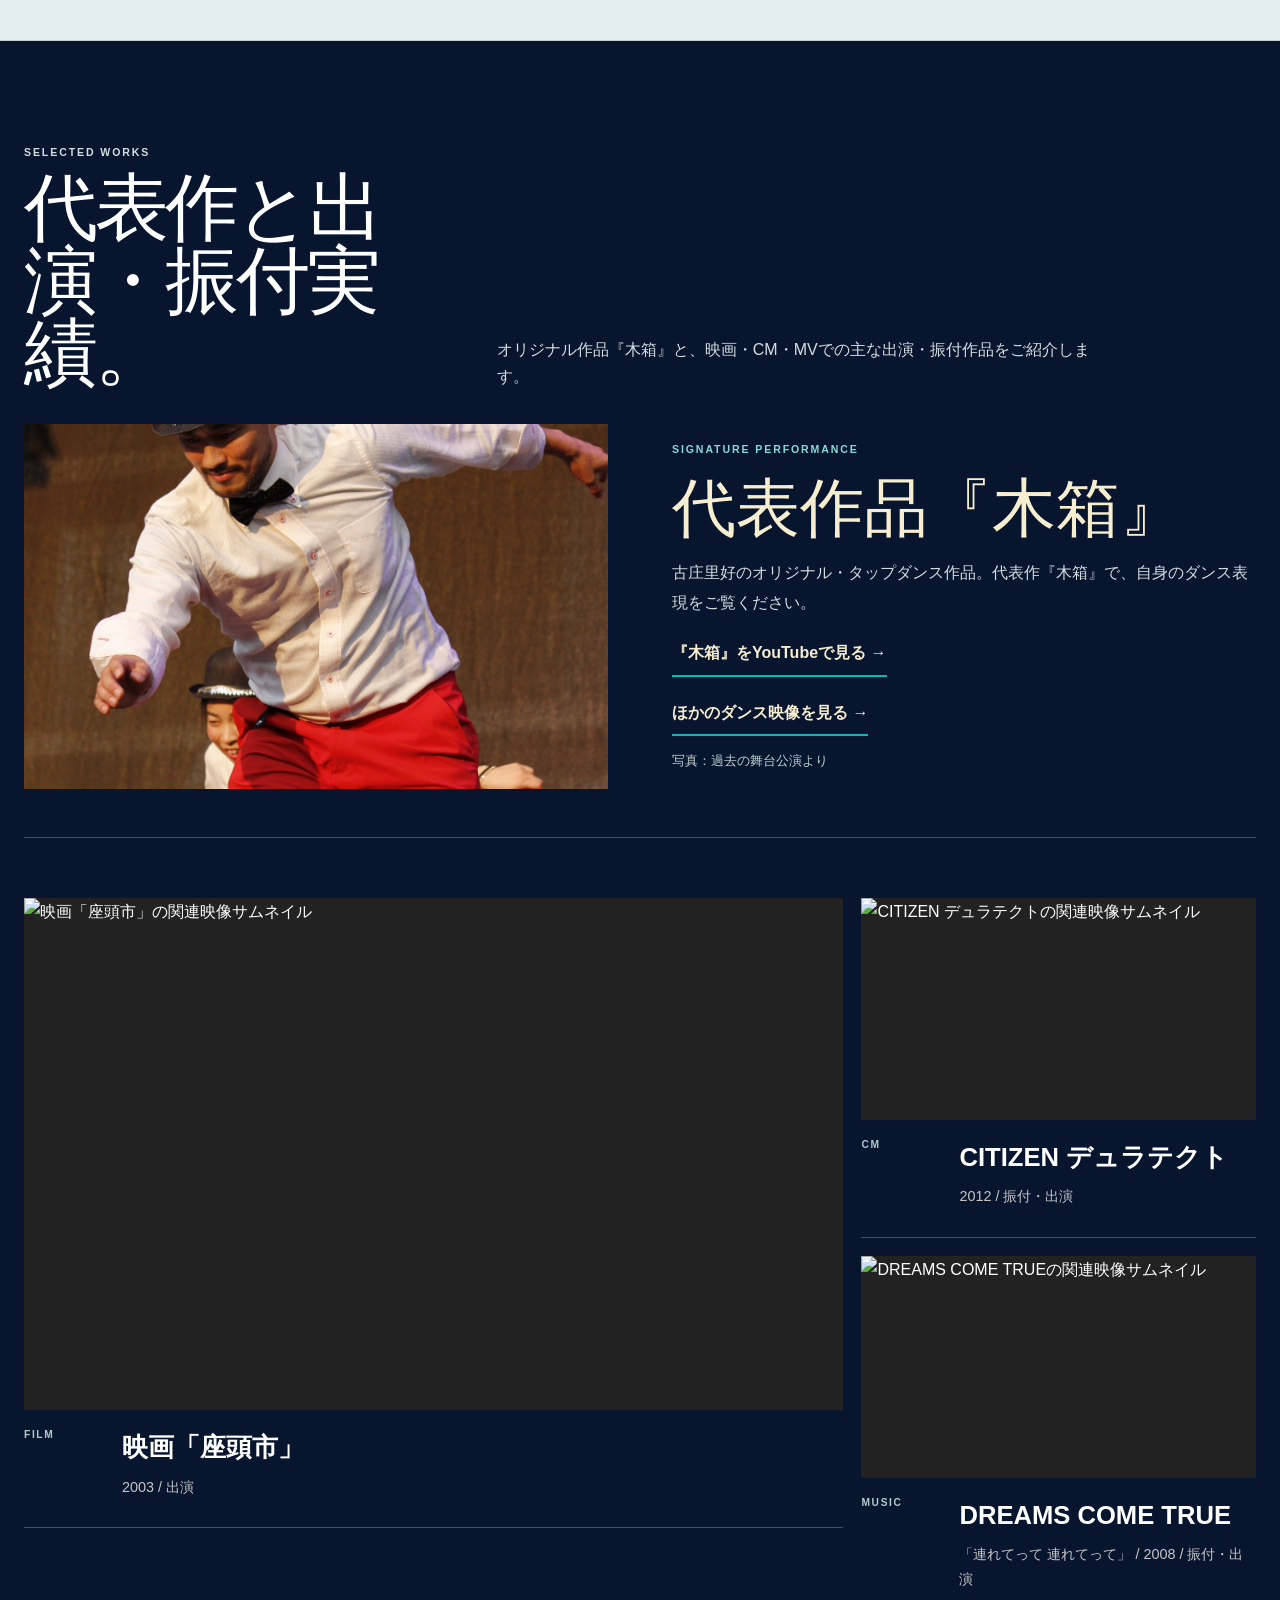
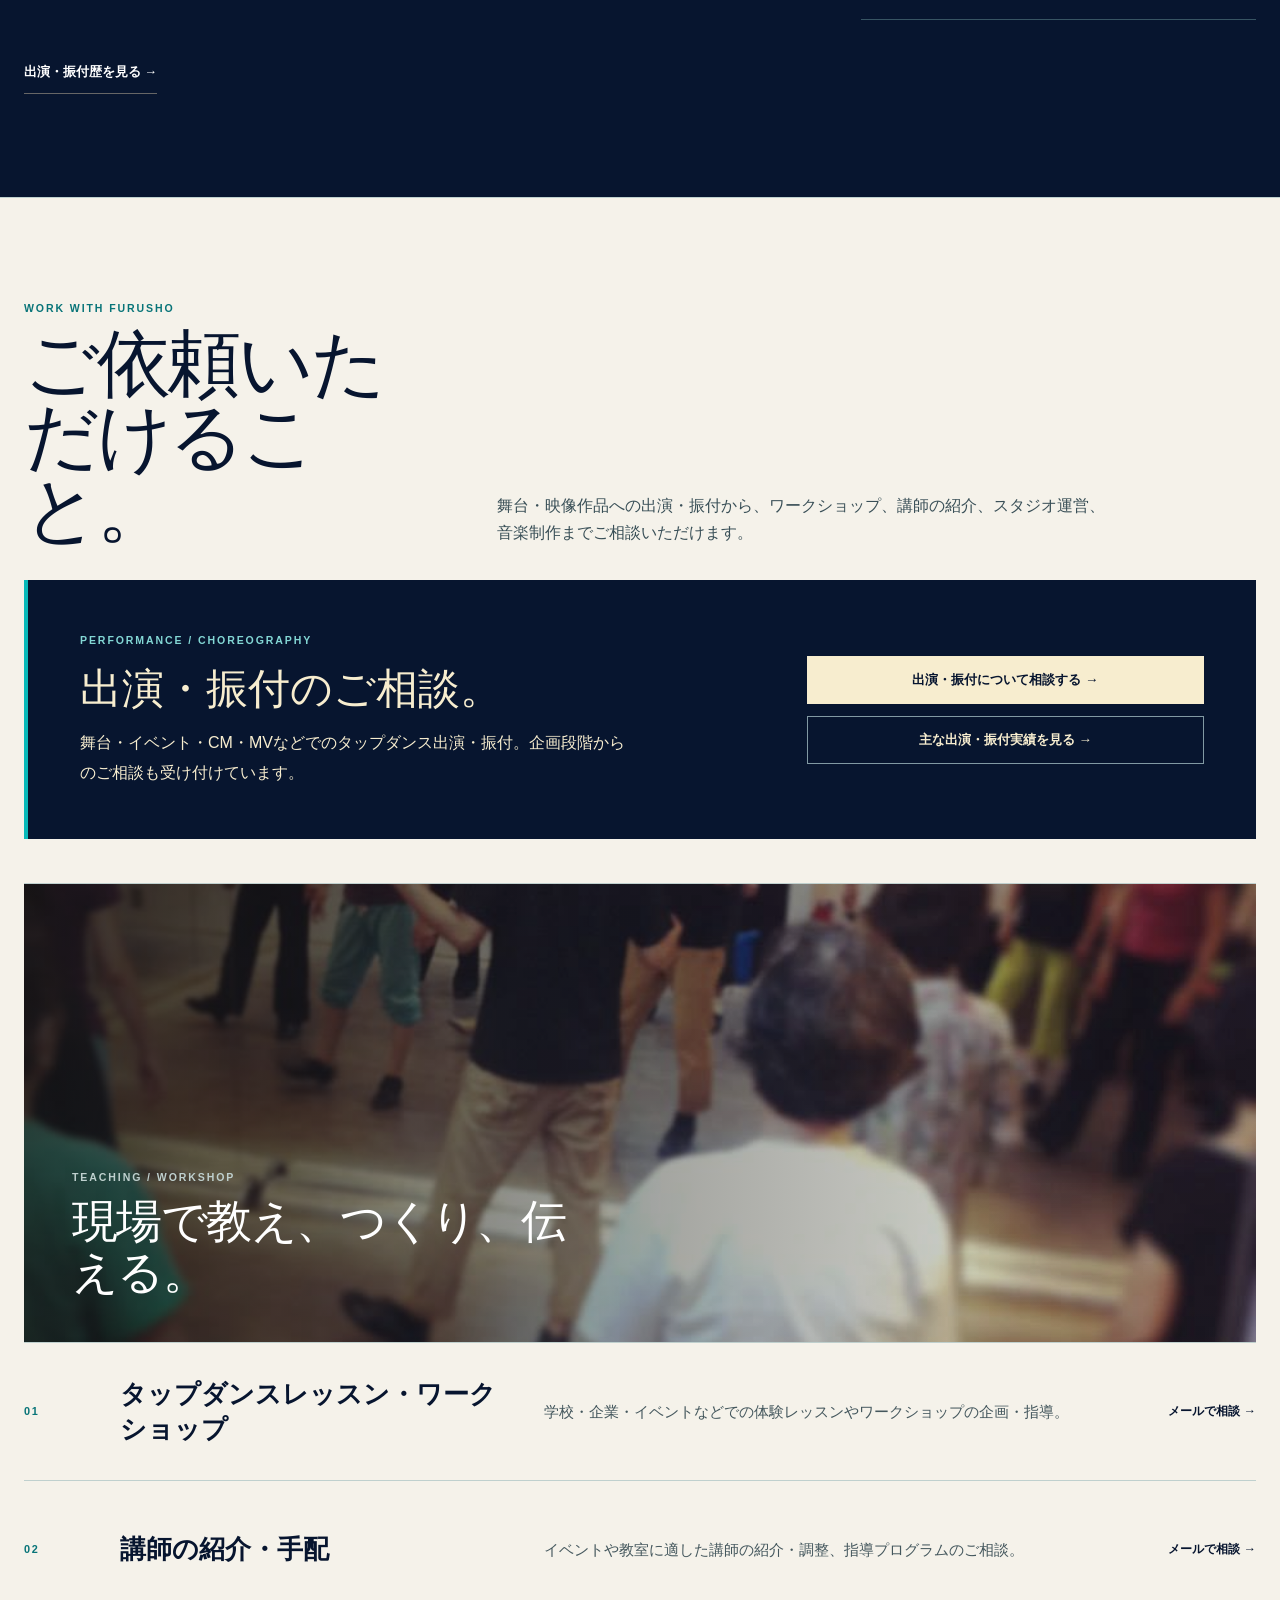
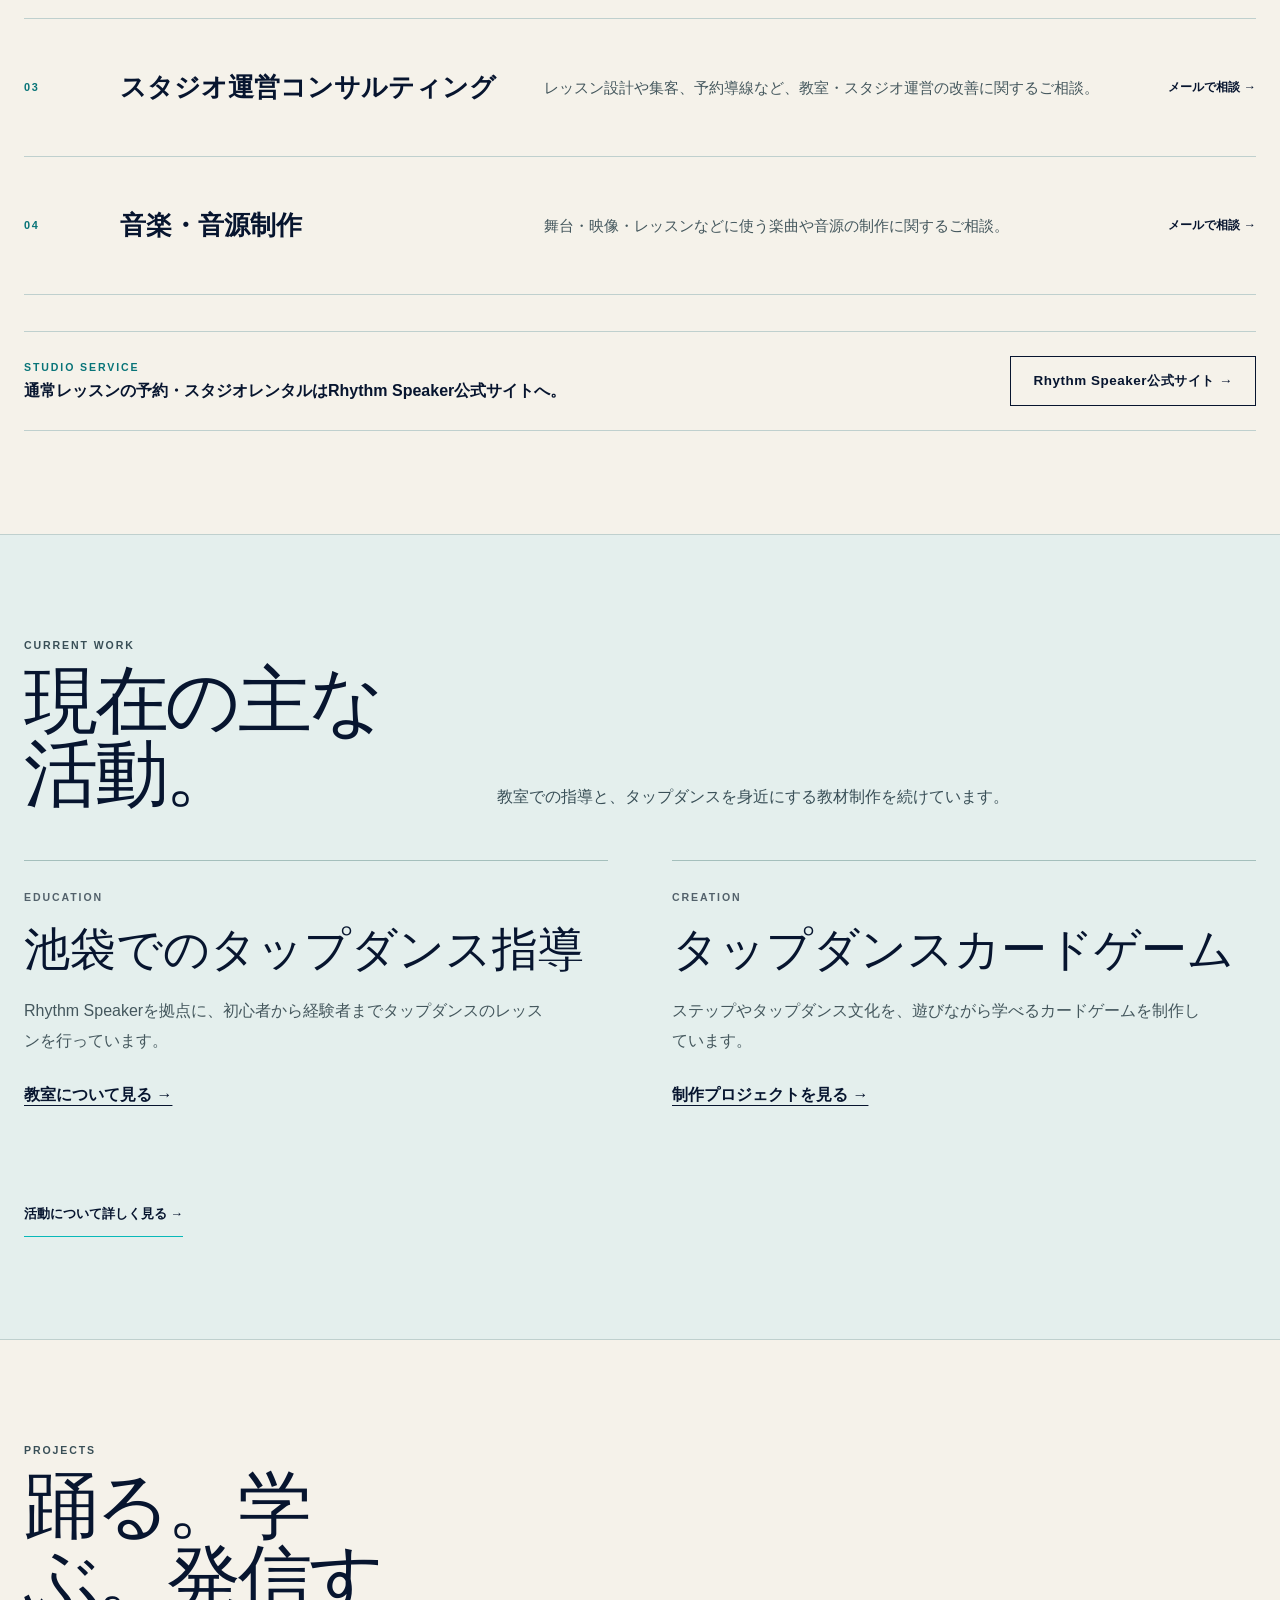
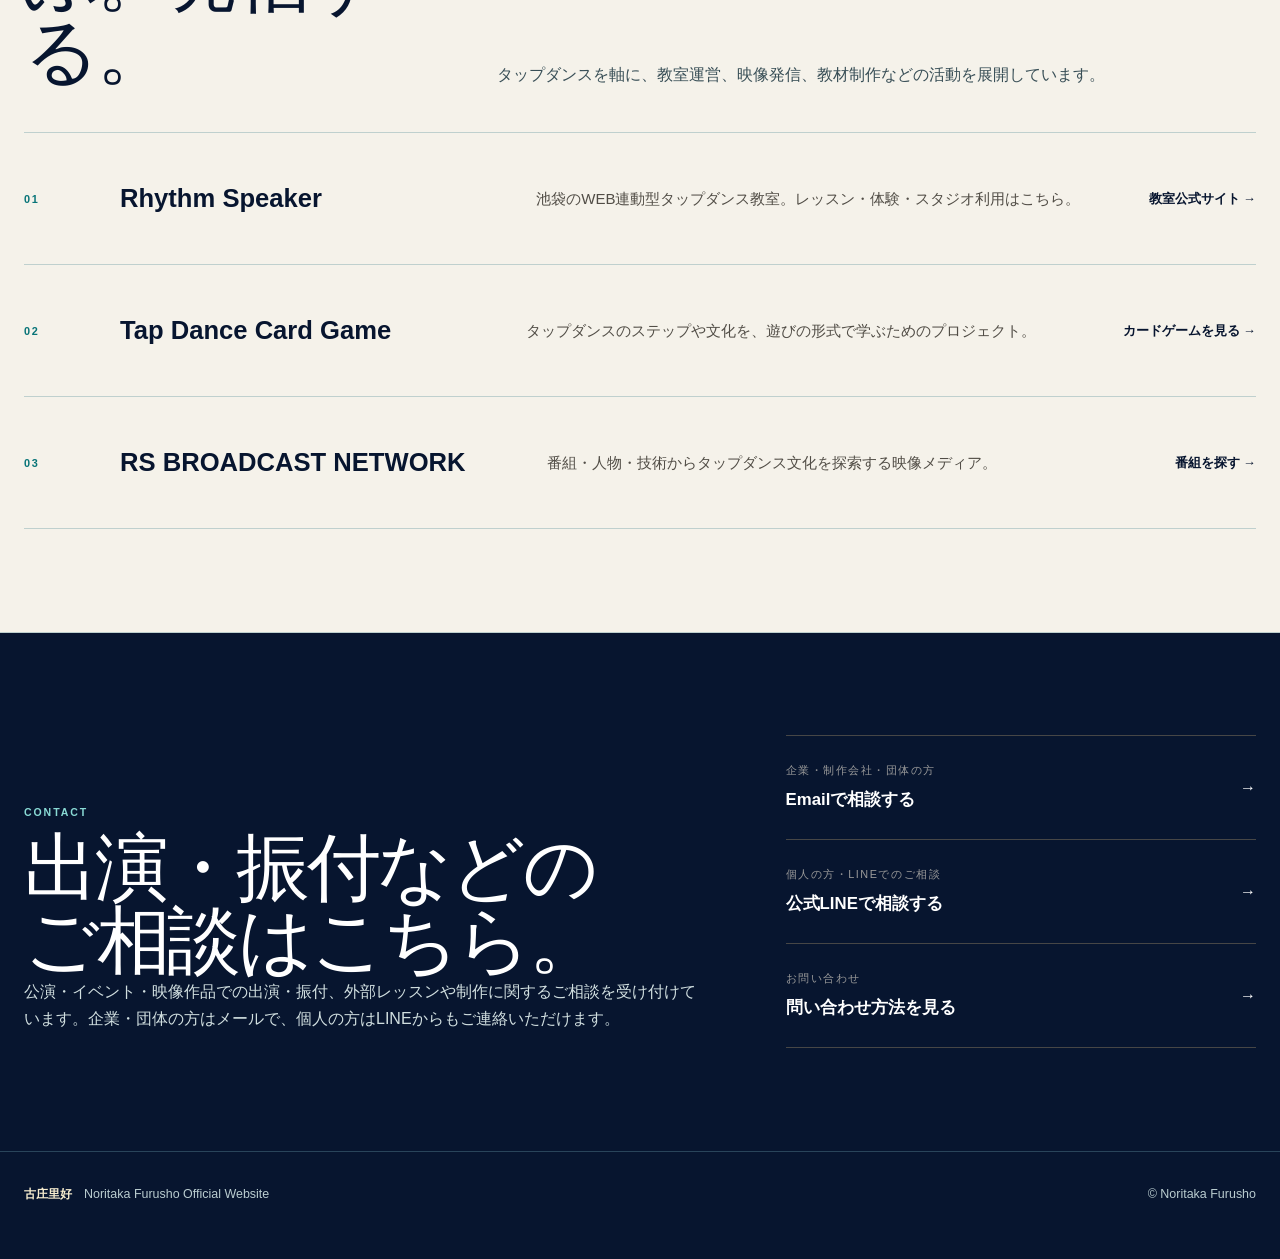
==== commit bbe8699c: "fix(copy): rewrite artist-facing HOME, services and personal performance descriptions" ====
--- a/index.html
+++ b/index.html
@@ -4,7 +4,7 @@
   <meta charset="utf-8">
   <meta name="viewport" content="width=device-width, initial-scale=1">
   <title>古庄里好 | Noritaka Furusho Official Website</title>
-  <meta name="description" content="タップダンサー、インストラクター、振付家・古庄里好（Noritaka Furusho）の公式サイト。プロフィール、主な出演・振付歴、現在の活動、タップダンスレッスン・ワークショップ、インストラクター関連、スタジオ運営コンサルティング、音楽制作などのご相談。">
+  <meta name="description" content="タップダンサー・振付家 古庄里好の公式サイト。代表作『木箱』のダンス映像、映画『座頭市』などの出演・振付実績、プロフィール、出演・振付・講師等のご相談。">
   <meta name="theme-color" content="#07152F">
   <link rel="icon" type="image/svg+xml" href="assets/icons/furusho-mark.svg">
   <link rel="manifest" href="site.webmanifest">
@@ -13,7 +13,7 @@
   <meta property="og:type" content="website">
   <meta property="og:locale" content="ja_JP">
   <meta property="og:title" content="古庄里好 | Noritaka Furusho Official Website">
-  <meta property="og:description" content="タップダンサー、インストラクター、振付家・古庄里好の公式サイト。プロフィール、実績、現在の活動、仕事依頼の窓口。">
+  <meta property="og:description" content="古庄里好の代表作『木箱』、映画・CM・MVでの出演・振付実績、プロフィールをご紹介。仕事のご相談もこちらから。">
   <meta property="og:url" content="https://noritap.github.io/furusho-official/">
   <meta property="og:image" content="https://noritap.github.io/furusho-official/assets/images/furusho-profile-main.jpg">
   <meta property="og:image:alt" content="タップシューズを手にした古庄里好">
@@ -62,10 +62,10 @@
         <p class="v3-kicker">TAP DANCER · CHOREOGRAPHER · INSTRUCTOR</p>
         <h1 class="v3-name">古庄里好<span>NORITAKA FURUSHO</span></h1>
         <p class="v3-role">踊る、教える、つくる。</p>
-        <p class="v3-hero-lead">東京都・池袋を拠点に活動するタップダンサー、インストラクター、振付家。リズムスピーカー代表、日本タップダンス協会 理事。</p>
+        <p class="v3-hero-lead">映画・CM・MV・舞台で出演や振付を手がけるタップダンサー。東京・池袋を拠点に、Rhythm Speaker代表、日本タップダンス協会理事として実演・指導・制作に取り組んでいます。</p>
         <div class="v3-actions">
-          <a class="v3-button primary" href="contact/">仕事を依頼する</a>
-          <a class="v3-button" href="#selected-works">代表作品と出演実績を見る</a>
+          <a class="v3-button primary" href="contact/">出演・振付を相談する</a>
+          <a class="v3-button" href="#selected-works">代表作・出演映像を見る</a>
         </div>
         <a class="v3-hero-studio-link" href="https://noritap.github.io/rhythmspeaker/" target="_blank" rel="noopener noreferrer">レッスン・スタジオ利用は Rhythm Speaker へ <span aria-hidden="true">↗</span></a>
       </div>
@@ -81,9 +81,9 @@
         <div class="v3-about-copy">
           <p class="v3-label">ABOUT / NORITAKA FURUSHO</p>
           <h2 id="home-about-title">10歳から、<br>タップダンスと。</h2>
-          <p>10歳の頃、サミー・デイヴィスJr.に憧れてタップダンスを始める。映画・CM・MV・コンサート・海外公演など幅広い現場で活動し、現在は初心者から経験者まで幅広く指導している。</p>
-          <p>基礎技術だけでなく、リズム・身体操作・表現を総合的に育てながら、タップダンス文化の継承と発信に取り組んでいる。</p>
-          <div class="v3-actions"><a class="v3-button" href="profile/">Profileを見る</a><a class="v3-button" href="media/">Mediaを見る</a></div>
+          <p>10歳の頃、サミー・デイヴィスJr.のショーマンシップに魅了され、タップダンスを始める。以来30年以上、映画・CM・MV・コンサート・海外公演などで出演・振付を重ねてきました。</p>
+          <p>指導ではステップの習得だけでなく、リズムを聴く力、身体の使い方、自分の音で表現する楽しさを大切にしています。</p>
+          <div class="v3-actions"><a class="v3-button" href="profile/">プロフィール・経歴を見る</a><a class="v3-button" href="media/#personal-performances">ダンス映像を見る</a></div>
         </div>
       </div>
     </section>
@@ -99,12 +99,12 @@
       <div class="section-shell">
         <div class="v3-route-head">
           <div><p class="v3-label">START HERE</p><h2 id="route-title">目的から探す。</h2></div>
-          <p>仕事のご相談、レッスン・スタジオ利用、活動のご紹介。</p>
+          <p>出演・振付のご相談、レッスン・スタジオ利用、その他の活動はこちらから。</p>
         </div>
         <div class="v3-route-list">
           <a class="v3-route-link" href="#work"><span class="index">01</span><strong>古庄と仕事をする</strong><small>WORK →</small></a>
           <a class="v3-route-link" href="https://noritap.github.io/rhythmspeaker/" target="_blank" rel="noopener noreferrer"><span class="index">02</span><strong>タップを習う・スタジオを使う</strong><small>RHYTHM SPEAKER →</small></a>
-          <a class="v3-route-link" href="projects/"><span class="index">03</span><strong>活動をのぞく</strong><small>PROJECTS →</small></a>
+          <a class="v3-route-link" href="projects/"><span class="index">03</span><strong>活動・プロジェクトを見る</strong><small>PROJECTS →</small></a>
         </div>
       </div>
     </section>
@@ -112,18 +112,18 @@
     <section id="selected-works" class="v3-section v3-works">
       <div class="section-shell">
         <div class="v3-section-head">
-          <div><p class="v3-label">SELECTED WORKS</p><h2>主な出演・振付作品。</h2></div>
-          <p>映画、CM、音楽作品などから、現在公開できる代表実績を選んで紹介します。</p>
+          <div><p class="v3-label">SELECTED WORKS</p><h2>代表作と出演・振付実績。</h2></div>
+          <p>オリジナル作品『木箱』と、映画・CM・MVでの主な出演・振付作品をご紹介します。</p>
         </div>
         <div class="v3-signature-spotlight">
-          <a class="v3-signature-photo" href="https://www.youtube.com/watch?v=Wo4teKLf_aE" target="_blank" rel="noopener noreferrer"><img src="assets/images/editorial/career-stage-frankfurt.jpg" alt="古庄里好の舞台での実演写真。『木箱』の動画場面ではありません" width="1365" height="2048" loading="lazy" decoding="async"></a>
+          <a class="v3-signature-photo" href="https://www.youtube.com/watch?v=Wo4teKLf_aE" target="_blank" rel="noopener noreferrer"><img src="assets/images/editorial/career-stage-frankfurt.jpg" alt="舞台でタップダンスを踊る古庄里好" width="1365" height="2048" loading="lazy" decoding="async"></a>
           <div class="v3-signature-copy">
-            <p class="v3-label">SIGNATURE PERFORMANCE / OWNER PICK</p>
+            <p class="v3-label">SIGNATURE PERFORMANCE</p>
             <h3>代表作品『木箱』</h3>
-            <p>古庄里好本人が代表作として挙げるオリジナル・タップダンス作品。映画・CMの関連映像より先に、本人の表現を紹介します。</p>
-            <a href="https://www.youtube.com/watch?v=Wo4teKLf_aE" target="_blank" rel="noopener noreferrer">代表作『木箱』を見る →</a>
-            <a href="media/#personal-performances">本人が踊っている動画一覧を見る →</a>
-            <small>写真は舞台記録で『木箱』の動画サムネイルではありません。YouTubeの再生可否は未検証です。</small>
+            <p>古庄里好のオリジナル・タップダンス作品。代表作『木箱』で、自身のダンス表現をご覧ください。</p>
+            <a href="https://www.youtube.com/watch?v=Wo4teKLf_aE" target="_blank" rel="noopener noreferrer">『木箱』をYouTubeで見る →</a>
+            <a href="media/#personal-performances">ほかのダンス映像を見る →</a>
+            <small>写真：過去の舞台公演より</small>
           </div>
         </div>
 <!-- BEGIN GENERATED:HOME_FEATURED_WORKS -->
@@ -143,13 +143,13 @@
       <div class="section-shell">
         <div class="v3-section-head">
           <div><p class="v3-label">WORK WITH FURUSHO</p><h2>ご依頼いただけること。</h2></div>
-          <p>出演・振付をはじめ、レッスン、講師、スタジオ運営、音楽制作のご相談を受け付けています。</p>
+          <p>舞台・映像作品への出演・振付から、ワークショップ、講師の紹介、スタジオ運営、音楽制作までご相談いただけます。</p>
         </div>
         <aside class="v3-commission-feature" aria-labelledby="v3-commission-heading">
           <div class="v3-commission-copy">
             <p class="v3-label">PERFORMANCE / CHOREOGRAPHY</p>
             <h3 id="v3-commission-heading">出演・振付のご相談。</h3>
-            <p>舞台・ライブ・CM・MV・イベントなど。企画段階からのご相談も受け付けています。</p>
+            <p>舞台・イベント・CM・MVなどでのタップダンス出演・振付。企画段階からのご相談も受け付けています。</p>
           </div>
           <div class="v3-commission-actions">
             <a class="v3-commission-primary" href="contact/#request-types">出演・振付について相談する →</a>
@@ -162,14 +162,14 @@
         </figure>
 <!-- BEGIN GENERATED:HOME_SERVICES -->
         <div class="v3-work-list">
-          <article class="v3-work-row"><span class="index">01</span><h3>タップダンスレッスン・ワークショップ</h3><p>個人・団体向けのレッスン、体験、外部ワークショップのご相談。</p><a href="mailto:furushonoritaka@gmail.com?subject=%E3%82%BF%E3%83%83%E3%83%97%E3%83%80%E3%83%B3%E3%82%B9%E3%83%AC%E3%83%83%E3%82%B9%E3%83%B3%E3%83%BB%E3%83%AF%E3%83%BC%E3%82%AF%E3%82%B7%E3%83%A7%E3%83%83%E3%83%97%E3%81%AE%E3%81%94%E7%9B%B8%E8%AB%87%EF%BD%9C%E5%8F%A4%E5%BA%84%E9%87%8C%E5%A5%BD" aria-label="タップダンスレッスン・ワークショップについてメールで相談する">メールで相談 →</a></article>
-          <article class="v3-work-row"><span class="index">02</span><h3>インストラクター関連の依頼</h3><p>指導内容や講師・インストラクターに関するご相談。</p><a href="mailto:furushonoritaka@gmail.com?subject=%E3%82%A4%E3%83%B3%E3%82%B9%E3%83%88%E3%83%A9%E3%82%AF%E3%82%BF%E3%83%BC%E9%96%A2%E9%80%A3%E3%81%AE%E4%BE%9D%E9%A0%BC%E3%81%AE%E3%81%94%E7%9B%B8%E8%AB%87%EF%BD%9C%E5%8F%A4%E5%BA%84%E9%87%8C%E5%A5%BD" aria-label="インストラクター関連の依頼についてメールで相談する">メールで相談 →</a></article>
-          <article class="v3-work-row"><span class="index">03</span><h3>スタジオ運営コンサルティング</h3><p>スタジオ運営の課題整理や、続けられる仕組みづくりのご相談。</p><a href="mailto:furushonoritaka@gmail.com?subject=%E3%82%B9%E3%82%BF%E3%82%B8%E3%82%AA%E9%81%8B%E5%96%B6%E3%82%B3%E3%83%B3%E3%82%B5%E3%83%AB%E3%83%86%E3%82%A3%E3%83%B3%E3%82%B0%E3%81%AE%E3%81%94%E7%9B%B8%E8%AB%87%EF%BD%9C%E5%8F%A4%E5%BA%84%E9%87%8C%E5%A5%BD" aria-label="スタジオ運営コンサルティングについてメールで相談する">メールで相談 →</a></article>
-          <article class="v3-work-row"><span class="index">04</span><h3>音楽制作</h3><p>楽曲・音源制作に関するご相談。</p><a href="mailto:furushonoritaka@gmail.com?subject=%E9%9F%B3%E6%A5%BD%E5%88%B6%E4%BD%9C%E3%81%AE%E3%81%94%E7%9B%B8%E8%AB%87%EF%BD%9C%E5%8F%A4%E5%BA%84%E9%87%8C%E5%A5%BD" aria-label="音楽制作についてメールで相談する">メールで相談 →</a></article>
+          <article class="v3-work-row"><span class="index">01</span><h3>タップダンスレッスン・ワークショップ</h3><p>学校・企業・イベントなどでの体験レッスンやワークショップの企画・指導。</p><a href="mailto:furushonoritaka@gmail.com?subject=%E3%82%BF%E3%83%83%E3%83%97%E3%83%80%E3%83%B3%E3%82%B9%E3%83%AC%E3%83%83%E3%82%B9%E3%83%B3%E3%83%BB%E3%83%AF%E3%83%BC%E3%82%AF%E3%82%B7%E3%83%A7%E3%83%83%E3%83%97%E3%81%AE%E3%81%94%E7%9B%B8%E8%AB%87%EF%BD%9C%E5%8F%A4%E5%BA%84%E9%87%8C%E5%A5%BD" aria-label="タップダンスレッスン・ワークショップについてメールで相談する">メールで相談 →</a></article>
+          <article class="v3-work-row"><span class="index">02</span><h3>講師の紹介・手配</h3><p>イベントや教室に適した講師の紹介・調整、指導プログラムのご相談。</p><a href="mailto:furushonoritaka@gmail.com?subject=%E8%AC%9B%E5%B8%AB%E3%81%AE%E7%B4%B9%E4%BB%8B%E3%83%BB%E6%89%8B%E9%85%8D%E3%81%AE%E3%81%94%E7%9B%B8%E8%AB%87%EF%BD%9C%E5%8F%A4%E5%BA%84%E9%87%8C%E5%A5%BD" aria-label="講師の紹介・手配についてメールで相談する">メールで相談 →</a></article>
+          <article class="v3-work-row"><span class="index">03</span><h3>スタジオ運営コンサルティング</h3><p>レッスン設計や集客、予約導線など、教室・スタジオ運営の改善に関するご相談。</p><a href="mailto:furushonoritaka@gmail.com?subject=%E3%82%B9%E3%82%BF%E3%82%B8%E3%82%AA%E9%81%8B%E5%96%B6%E3%82%B3%E3%83%B3%E3%82%B5%E3%83%AB%E3%83%86%E3%82%A3%E3%83%B3%E3%82%B0%E3%81%AE%E3%81%94%E7%9B%B8%E8%AB%87%EF%BD%9C%E5%8F%A4%E5%BA%84%E9%87%8C%E5%A5%BD" aria-label="スタジオ運営コンサルティングについてメールで相談する">メールで相談 →</a></article>
+          <article class="v3-work-row"><span class="index">04</span><h3>音楽・音源制作</h3><p>舞台・映像・レッスンなどに使う楽曲や音源の制作に関するご相談。</p><a href="mailto:furushonoritaka@gmail.com?subject=%E9%9F%B3%E6%A5%BD%E3%83%BB%E9%9F%B3%E6%BA%90%E5%88%B6%E4%BD%9C%E3%81%AE%E3%81%94%E7%9B%B8%E8%AB%87%EF%BD%9C%E5%8F%A4%E5%BA%84%E9%87%8C%E5%A5%BD" aria-label="音楽・音源制作についてメールで相談する">メールで相談 →</a></article>
         </div>
 <!-- END GENERATED:HOME_SERVICES -->
         <div class="v3-studio-note">
-          <div><p class="v3-label">STUDIO SERVICE</p><strong>Rhythm Speakerの通常レッスン・スタジオ利用はスタジオ側へ。</strong></div>
+          <div><p class="v3-label">STUDIO SERVICE</p><strong>通常レッスンの予約・スタジオレンタルはRhythm Speaker公式サイトへ。</strong></div>
           <a class="v3-button" href="https://noritap.github.io/rhythmspeaker/" target="_blank" rel="noopener noreferrer">Rhythm Speaker公式サイト →</a>
         </div>
       </div>
@@ -177,9 +177,9 @@
 
 
 <!-- BEGIN GENERATED:HOME_CURRENT_WORK -->
-    <section class="v3-section v4-current" id="current-work" aria-labelledby="current-work-heading"><div class="section-shell"><div class="v3-section-head"><div><p class="v3-label">CURRENT WORK</p><h2 id="current-work-heading">いま取り組んでいること。</h2></div><p>指導の現場から、タップダンスの楽しみ方を広げる制作活動まで。</p></div><div class="v4-current-grid">
-          <article class="v4-current-item"><p class="v3-label">EDUCATION</p><h3>レッスンと学びの場づくり</h3><p>池袋「リズムスピーカー」を拠点に、指導と継続して学べる環境づくりに取り組んでいます。</p><a href="https://noritap.github.io/rhythmspeaker/" target="_blank" rel="noopener noreferrer">教室について見る →</a></article>
-          <article class="v4-current-item"><p class="v3-label">CREATION</p><h3>タップの面白さを、ゲームでも。</h3><p>タップダンスカードゲームを通じ、ステップや文化に触れる機会を広げています。</p><a href="https://noritap.github.io/tapdance-cardgame/" target="_blank" rel="noopener noreferrer">制作プロジェクトを見る →</a></article>
+    <section class="v3-section v4-current" id="current-work" aria-labelledby="current-work-heading"><div class="section-shell"><div class="v3-section-head"><div><p class="v3-label">CURRENT WORK</p><h2 id="current-work-heading">現在の主な活動。</h2></div><p>教室での指導と、タップダンスを身近にする教材制作を続けています。</p></div><div class="v4-current-grid">
+          <article class="v4-current-item"><p class="v3-label">EDUCATION</p><h3>池袋でのタップダンス指導</h3><p>Rhythm Speakerを拠点に、初心者から経験者までタップダンスのレッスンを行っています。</p><a href="https://noritap.github.io/rhythmspeaker/" target="_blank" rel="noopener noreferrer">教室について見る →</a></article>
+          <article class="v4-current-item"><p class="v3-label">CREATION</p><h3>タップダンスカードゲーム</h3><p>ステップやタップダンス文化を、遊びながら学べるカードゲームを制作しています。</p><a href="https://noritap.github.io/tapdance-cardgame/" target="_blank" rel="noopener noreferrer">制作プロジェクトを見る →</a></article>
 </div><p class="v4-current-detail"><a class="v3-dark-link" href="activities/">活動について詳しく見る →</a></p></div></section>
 <!-- END GENERATED:HOME_CURRENT_WORK -->
 
@@ -187,7 +187,7 @@
       <div class="section-shell">
         <div class="v3-section-head">
           <div><p class="v3-label">PROJECTS</p><h2>踊る。学ぶ。発信する。</h2></div>
-          <p>タップダンスを中心に、教育、メディア、コミュニティ、制作へ活動領域を広げています。</p>
+          <p>タップダンスを軸に、教室運営、映像発信、教材制作などの活動を展開しています。</p>
         </div>
 <!-- BEGIN GENERATED:HOME_PROJECTS -->
         <div class="v3-project-list">
@@ -204,13 +204,13 @@
       <div class="section-shell v3-contact-grid">
         <div>
           <p class="v3-label">CONTACT</p>
-          <h2>仕事の相談を、<br>ここから。</h2>
-          <p>企業・法人・制作会社・学校・施設等からの正式な仕事依頼はメールを推奨しています。個人からの簡単な相談や、LINEを使いたい方は公式LINEも利用できます。</p>
+          <h2>出演・振付などの<br>ご相談はこちら。</h2>
+          <p>公演・イベント・映像作品での出演・振付、外部レッスンや制作に関するご相談を受け付けています。企業・団体の方はメールで、個人の方はLINEからもご連絡いただけます。</p>
         </div>
         <div class="v3-contact-methods">
-          <a href="mailto:furushonoritaka@gmail.com"><span><small>Business / Formal</small><strong>Emailで相談する</strong></span><span>→</span></a>
-          <a href="https://lin.ee/zC5YLe7" target="_blank" rel="noopener noreferrer"><span><small>Simple / Individual</small><strong>公式LINEで相談する</strong></span><span>→</span></a>
-          <a href="contact/"><span><small>Details</small><strong>問い合わせ方法を見る</strong></span><span>→</span></a>
+          <a href="mailto:furushonoritaka@gmail.com"><span><small>企業・制作会社・団体の方</small><strong>Emailで相談する</strong></span><span>→</span></a>
+          <a href="https://lin.ee/zC5YLe7" target="_blank" rel="noopener noreferrer"><span><small>個人の方・LINEでのご相談</small><strong>公式LINEで相談する</strong></span><span>→</span></a>
+          <a href="contact/"><span><small>お問い合わせ</small><strong>問い合わせ方法を見る</strong></span><span>→</span></a>
         </div>
       </div>
     </section>
--- a/assets/css/home-v3.css
+++ b/assets/css/home-v3.css
@@ -735,3 +735,15 @@
   .home-v3 .v3-statement { min-height: 400px; background-position: 55% 50%; }
   .home-v3 .v3-name span { font-size: clamp(1.75rem, 7vw, 3rem); line-height: 1.06; }
 }
+
+/* Signature dance work: intentionally ahead of film/CM related credits. */
+.home-v3 .v3-signature-spotlight{display:grid;grid-template-columns:minmax(0,1fr) minmax(0,1fr);gap:clamp(22px,5vw,65px);align-items:center;margin:34px 0 60px;padding-bottom:48px;border-bottom:1px solid #375463}
+.home-v3 .v3-signature-photo{display:block;aspect-ratio:16/10;overflow:hidden;background:#102a44}
+.home-v3 .v3-signature-photo img{display:block;width:100%;height:100%;object-fit:cover;object-position:50% 30%}
+.home-v3 .v3-signature-copy{display:flex;flex-direction:column;align-items:flex-start;gap:14px}
+.home-v3 .v3-signature-copy h3{font-family:"Yu Mincho","Hiragino Mincho ProN",serif;font-size:clamp(2.3rem,5vw,4.8rem);font-weight:500;color:#f7edcf;line-height:1.12;margin:0}
+.home-v3 .v3-signature-copy p:not(.v3-label){color:#d2dedf;line-height:1.85;margin:0}
+.home-v3 .v3-signature-copy a{display:inline-flex;align-items:center;min-height:44px;padding:8px 0;border-bottom:2px solid #08b9b9;color:#f7edcf;font-weight:800}
+.home-v3 .v3-signature-copy small{color:#bfd0ce;line-height:1.7}
+.home-v3 .v3-signature-copy a:focus-visible,.home-v3 .v3-signature-photo:focus-visible{outline:3px solid #89dad5;outline-offset:3px}
+@media(max-width:760px){.home-v3 .v3-signature-spotlight{grid-template-columns:1fr;gap:26px;margin-bottom:38px}.home-v3 .v3-signature-copy h3{font-size:clamp(2.2rem,9vw,3.5rem)}}
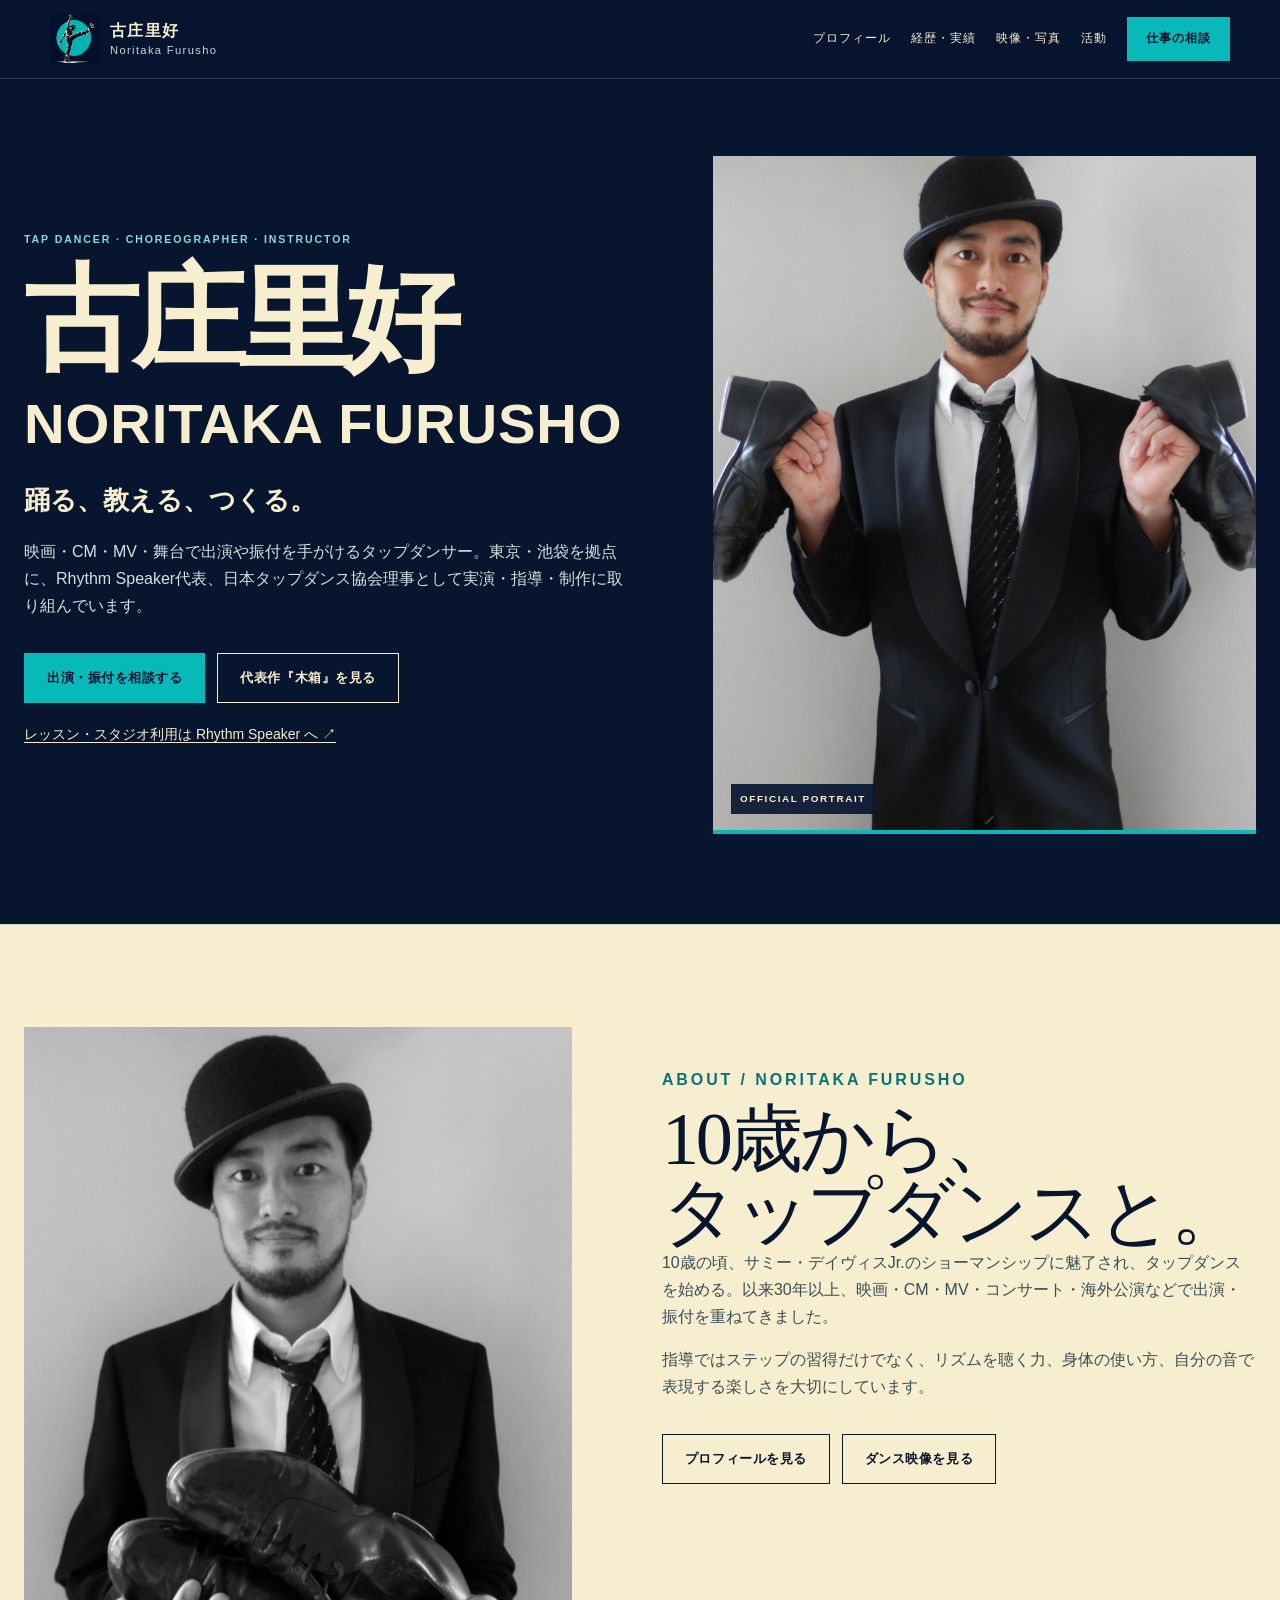
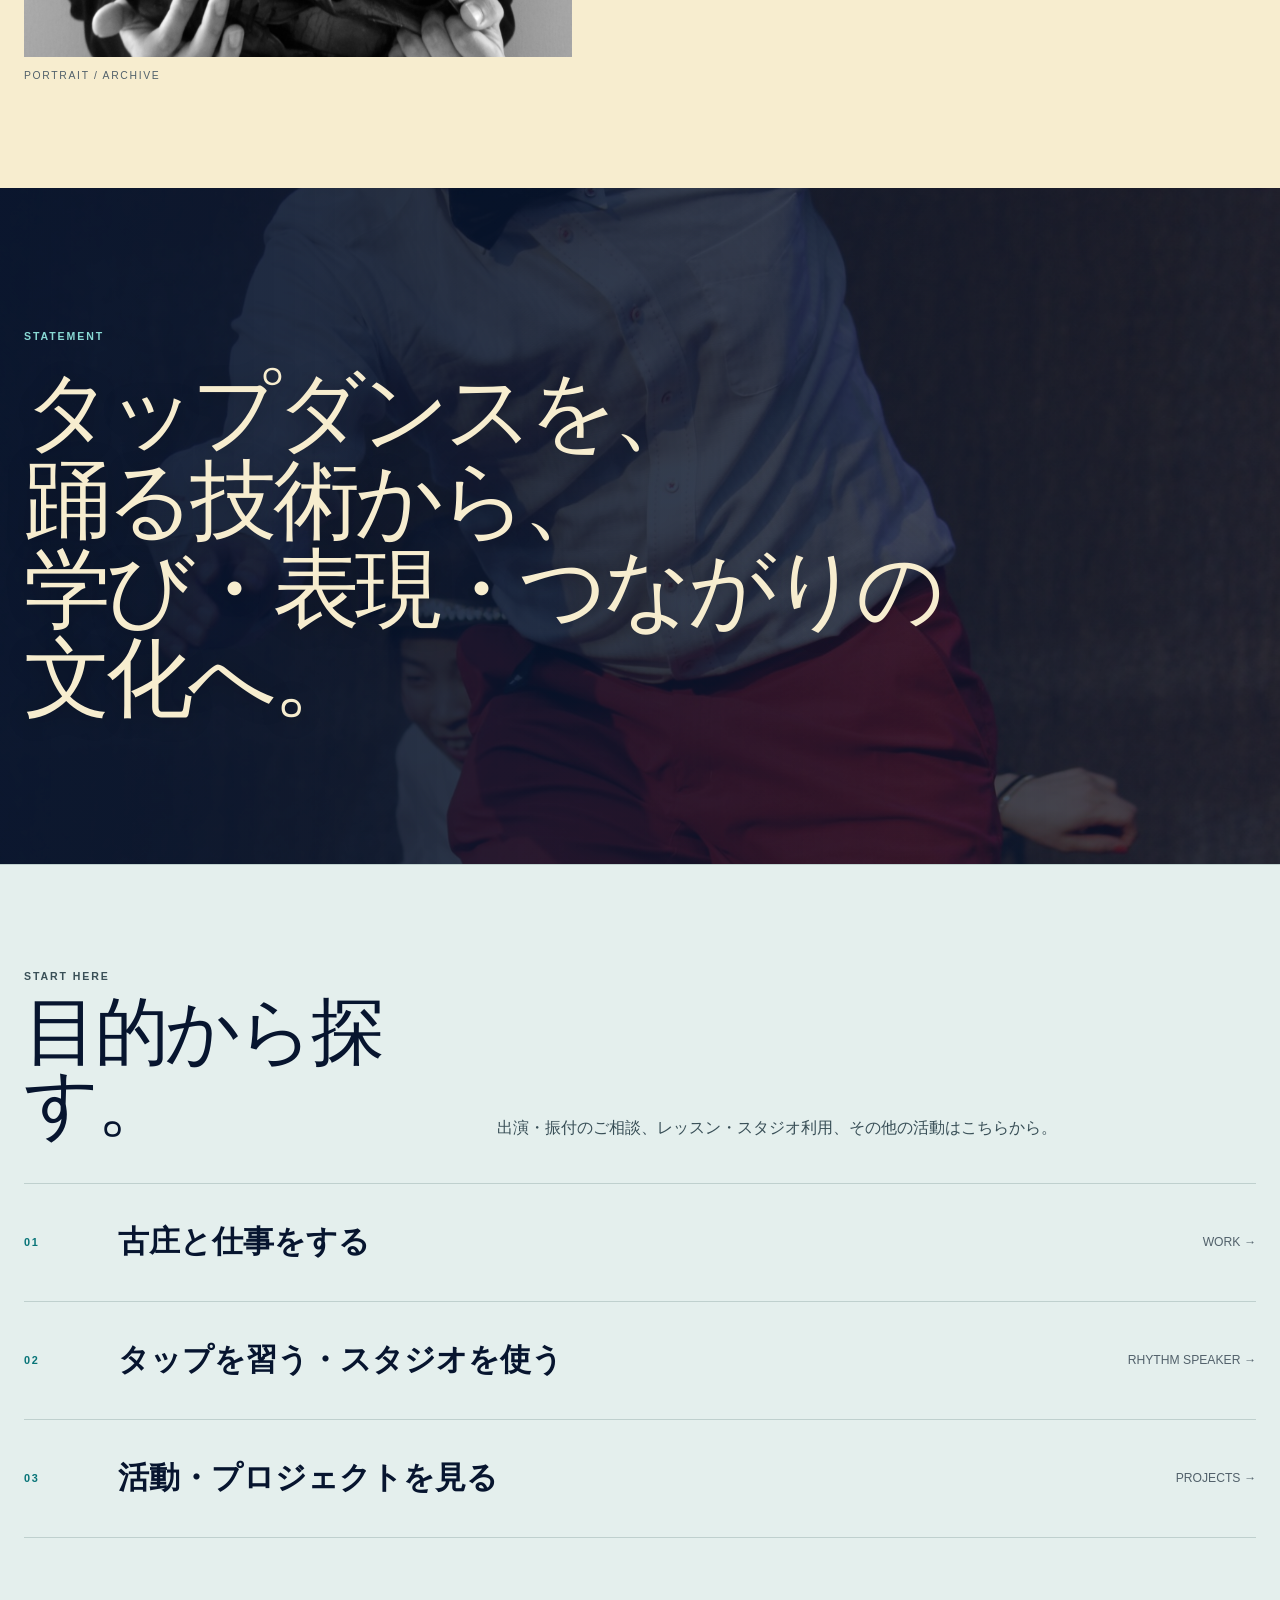
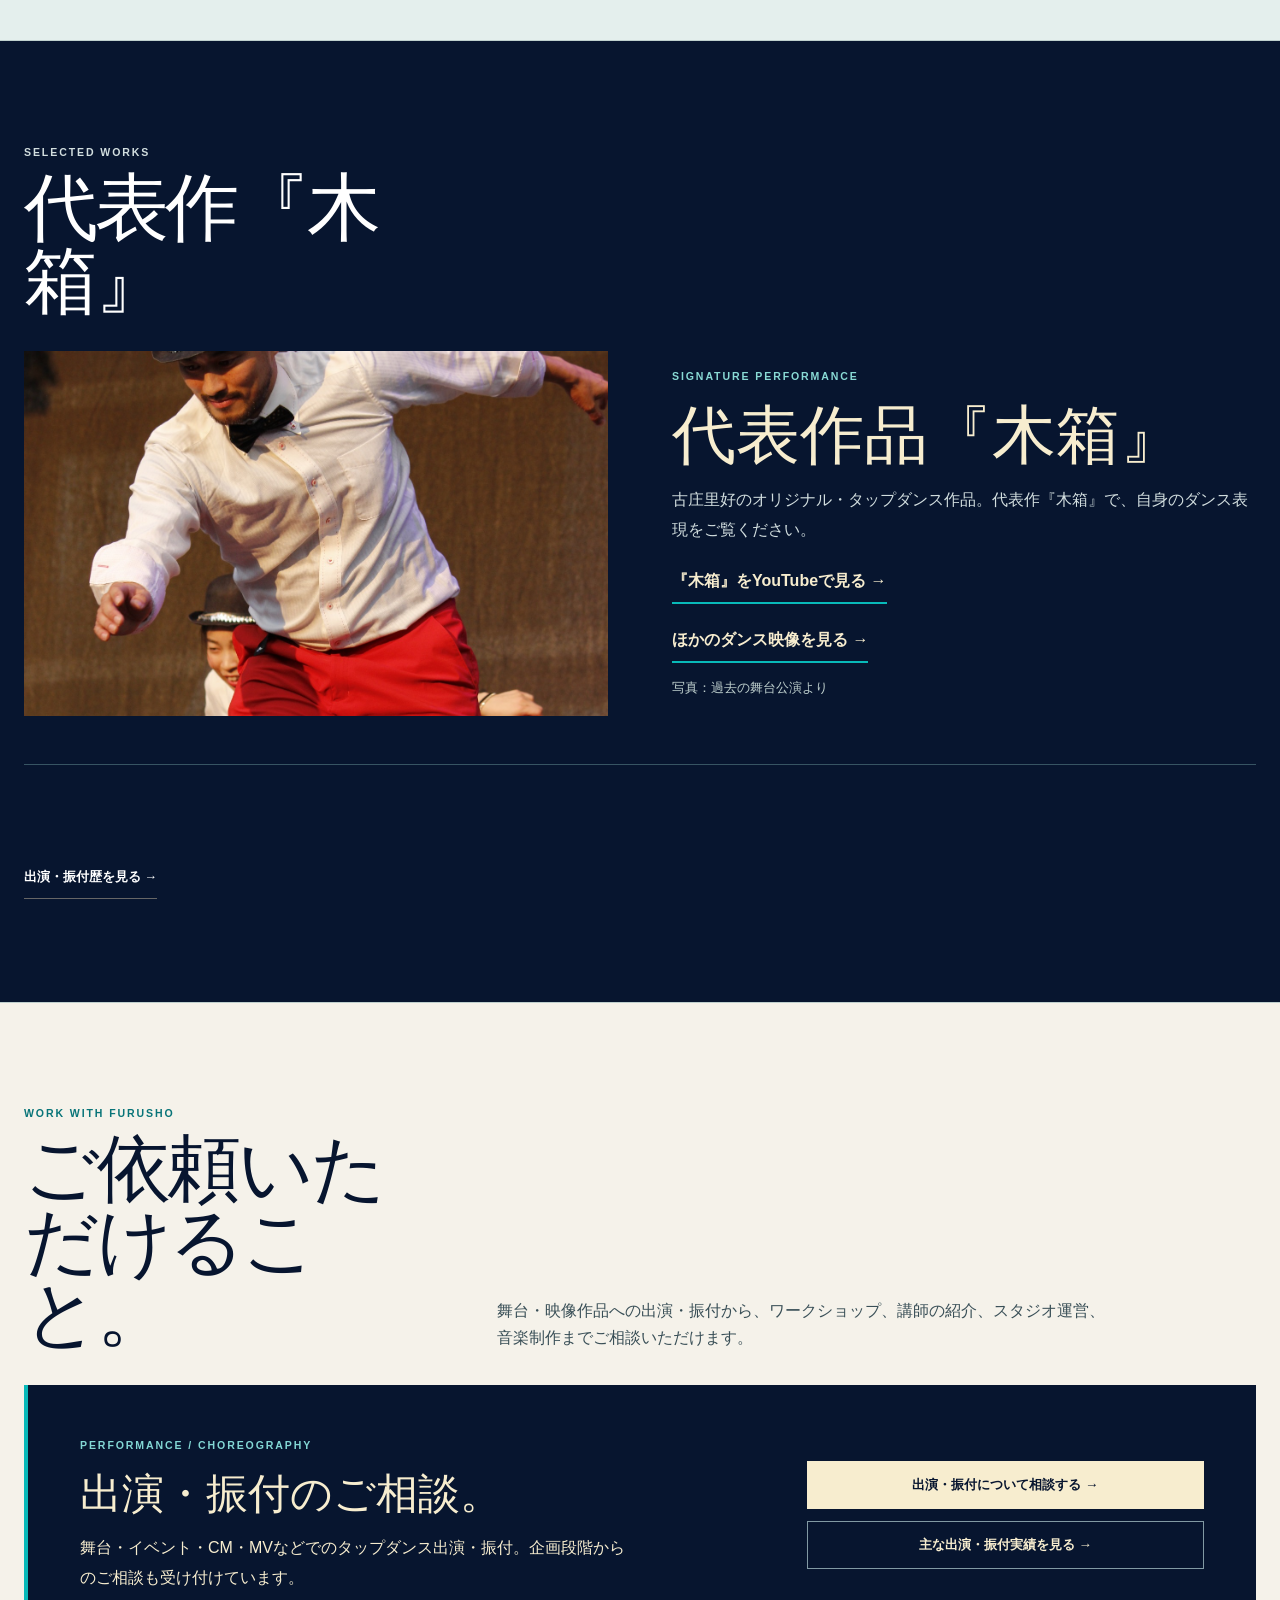
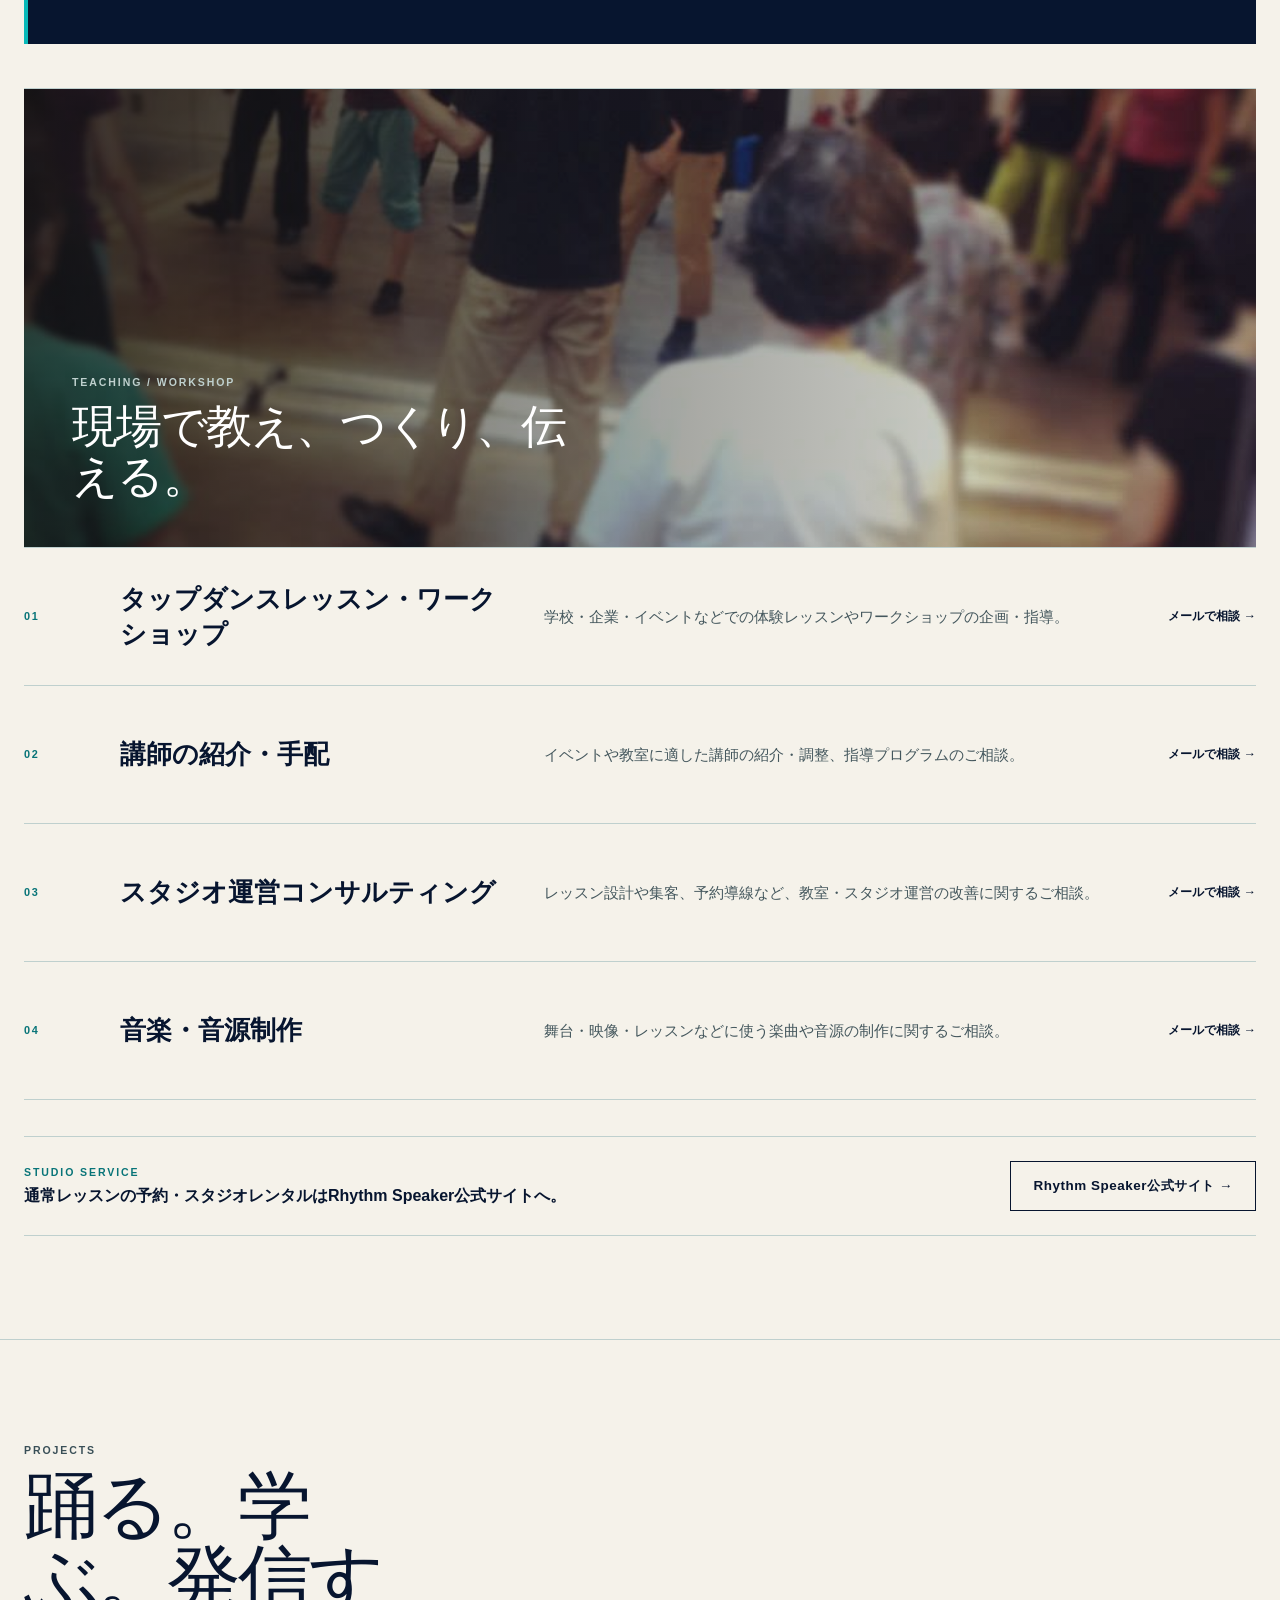
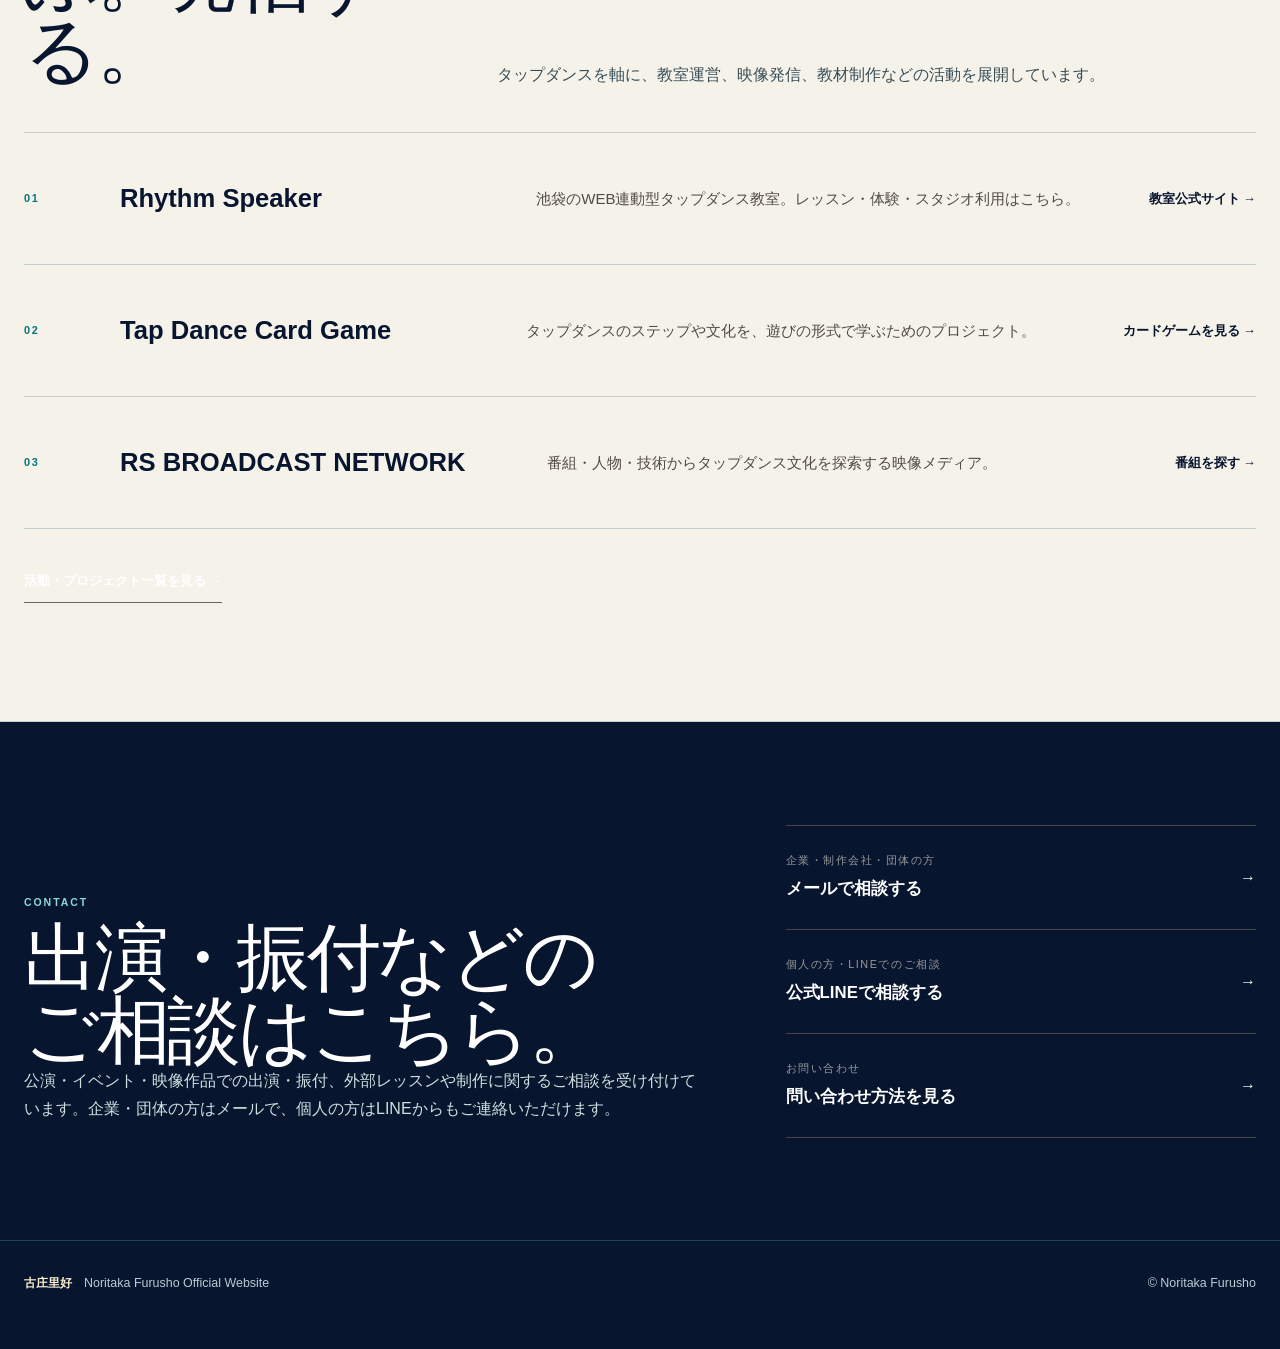
==== commit aee73496: "Streamline official site navigation, activities and booking" ====
--- a/index.html
+++ b/index.html
@@ -48,12 +48,22 @@
       <span class="brand-copy"><span class="brand-ja">古庄里好</span><span class="brand-en">Noritaka Furusho</span></span>
     </a>
     <nav class="nav" aria-label="メインナビゲーション">
-      <a href="#about">About</a>
-      <a href="#work">Work</a>
-      <a href="projects/">Projects</a>
-      <a href="career/">Career</a>
-      <a class="nav-cta" href="contact/">Contact</a>
+      <a href="profile/">プロフィール</a>
+      <a href="career/">経歴・実績</a>
+      <a href="media/">映像・写真</a>
+      <a href="projects/">活動</a>
+      <a class="nav-cta" href="contact/">仕事の相談</a>
     </nav>
+    <details class="site-mobile-menu">
+      <summary>メニュー</summary>
+      <nav aria-label="モバイルメニュー">
+      <a href="profile/">プロフィール</a>
+      <a href="career/">経歴・実績</a>
+      <a href="media/">映像・写真</a>
+      <a href="projects/">活動</a>
+      <a class="nav-cta" href="contact/">仕事の相談</a>
+      </nav>
+    </details>
   </header>
 
   <main id="main">
@@ -65,7 +75,7 @@
         <p class="v3-hero-lead">映画・CM・MV・舞台で出演や振付を手がけるタップダンサー。東京・池袋を拠点に、Rhythm Speaker代表、日本タップダンス協会理事として実演・指導・制作に取り組んでいます。</p>
         <div class="v3-actions">
           <a class="v3-button primary" href="contact/">出演・振付を相談する</a>
-          <a class="v3-button" href="#selected-works">代表作・出演映像を見る</a>
+          <a class="v3-button" href="#selected-works">代表作『木箱』を見る</a>
         </div>
         <a class="v3-hero-studio-link" href="https://noritap.github.io/rhythmspeaker/" target="_blank" rel="noopener noreferrer">レッスン・スタジオ利用は Rhythm Speaker へ <span aria-hidden="true">↗</span></a>
       </div>
@@ -83,7 +93,7 @@
           <h2 id="home-about-title">10歳から、<br>タップダンスと。</h2>
           <p>10歳の頃、サミー・デイヴィスJr.のショーマンシップに魅了され、タップダンスを始める。以来30年以上、映画・CM・MV・コンサート・海外公演などで出演・振付を重ねてきました。</p>
           <p>指導ではステップの習得だけでなく、リズムを聴く力、身体の使い方、自分の音で表現する楽しさを大切にしています。</p>
-          <div class="v3-actions"><a class="v3-button" href="profile/">プロフィール・経歴を見る</a><a class="v3-button" href="media/#personal-performances">ダンス映像を見る</a></div>
+          <div class="v3-actions"><a class="v3-button" href="profile/">プロフィールを見る</a><a class="v3-button" href="media/#personal-performances">ダンス映像を見る</a></div>
         </div>
       </div>
     </section>
@@ -112,8 +122,7 @@
     <section id="selected-works" class="v3-section v3-works">
       <div class="section-shell">
         <div class="v3-section-head">
-          <div><p class="v3-label">SELECTED WORKS</p><h2>代表作と出演・振付実績。</h2></div>
-          <p>オリジナル作品『木箱』と、映画・CM・MVでの主な出演・振付作品をご紹介します。</p>
+          <div><p class="v3-label">SELECTED WORKS</p><h2>代表作『木箱』</h2></div>
         </div>
         <div class="v3-signature-spotlight">
           <a class="v3-signature-photo" href="https://www.youtube.com/watch?v=Wo4teKLf_aE" target="_blank" rel="noopener noreferrer"><img src="assets/images/editorial/career-stage-frankfurt.jpg" alt="舞台でタップダンスを踊る古庄里好" width="1365" height="2048" loading="lazy" decoding="async"></a>
@@ -126,15 +135,6 @@
             <small>写真：過去の舞台公演より</small>
           </div>
         </div>
-<!-- BEGIN GENERATED:HOME_FEATURED_WORKS -->
-        <div class="v3-feature-grid">
-          <a class="v3-feature-main" href="https://www.youtube.com/watch?v=op0b7AyaQn0" target="_blank" rel="noopener noreferrer"><figure><img src="https://img.youtube.com/vi/op0b7AyaQn0/hqdefault.jpg" alt="映画「座頭市」の関連映像サムネイル" width="480" height="360" loading="lazy" decoding="async"></figure><div class="v3-feature-copy"><span>FILM</span><div><h3>映画「座頭市」</h3><p>2003 / 出演</p></div></div></a>
-          <div class="v3-feature-side-stack">
-          <a class="v3-feature-side" href="https://www.youtube.com/watch?v=KNPQqgpgqPQ" target="_blank" rel="noopener noreferrer"><figure><img src="https://img.youtube.com/vi/KNPQqgpgqPQ/hqdefault.jpg" alt="CITIZEN デュラテクトの関連映像サムネイル" width="480" height="360" loading="lazy" decoding="async"></figure><div class="v3-feature-copy"><span>CM</span><div><h3>CITIZEN デュラテクト</h3><p>2012 / 振付・出演</p></div></div></a>
-          <a class="v3-feature-side" href="https://www.youtube.com/watch?v=3HW_v_vA63w" target="_blank" rel="noopener noreferrer"><figure><img src="https://img.youtube.com/vi/3HW_v_vA63w/hqdefault.jpg" alt="DREAMS COME TRUEの関連映像サムネイル" width="480" height="360" loading="lazy" decoding="async"></figure><div class="v3-feature-copy"><span>MUSIC</span><div><h3>DREAMS COME TRUE</h3><p>「連れてって 連れてって」 / 2008 / 振付・出演</p></div></div></a>
-          </div>
-        </div>
-<!-- END GENERATED:HOME_FEATURED_WORKS -->
         <a class="v3-dark-link" href="career/">出演・振付歴を見る →</a>
       </div>
     </section>
@@ -176,12 +176,6 @@
     </section>
 
 
-<!-- BEGIN GENERATED:HOME_CURRENT_WORK -->
-    <section class="v3-section v4-current" id="current-work" aria-labelledby="current-work-heading"><div class="section-shell"><div class="v3-section-head"><div><p class="v3-label">CURRENT WORK</p><h2 id="current-work-heading">現在の主な活動。</h2></div><p>教室での指導と、タップダンスを身近にする教材制作を続けています。</p></div><div class="v4-current-grid">
-          <article class="v4-current-item"><p class="v3-label">EDUCATION</p><h3>池袋でのタップダンス指導</h3><p>Rhythm Speakerを拠点に、初心者から経験者までタップダンスのレッスンを行っています。</p><a href="https://noritap.github.io/rhythmspeaker/" target="_blank" rel="noopener noreferrer">教室について見る →</a></article>
-          <article class="v4-current-item"><p class="v3-label">CREATION</p><h3>タップダンスカードゲーム</h3><p>ステップやタップダンス文化を、遊びながら学べるカードゲームを制作しています。</p><a href="https://noritap.github.io/tapdance-cardgame/" target="_blank" rel="noopener noreferrer">制作プロジェクトを見る →</a></article>
-</div><p class="v4-current-detail"><a class="v3-dark-link" href="activities/">活動について詳しく見る →</a></p></div></section>
-<!-- END GENERATED:HOME_CURRENT_WORK -->
 
     <section class="v3-section" id="projects-preview">
       <div class="section-shell">
@@ -196,6 +190,7 @@
           <a class="v3-project-row" href="https://noritap.github.io/rhythmspeaker/broadcast/" target="_blank" rel="noopener noreferrer"><span class="index">03</span><strong>RS BROADCAST NETWORK</strong><p>番組・人物・技術からタップダンス文化を探索する映像メディア。</p><span class="arrow">番組を探す →</span></a>
         </div>
 <!-- END GENERATED:HOME_PROJECTS -->
+        <p><a class="v3-dark-link" href="projects/">活動・プロジェクト一覧を見る →</a></p>
       </div>
     </section>
 
@@ -208,7 +203,7 @@
           <p>公演・イベント・映像作品での出演・振付、外部レッスンや制作に関するご相談を受け付けています。企業・団体の方はメールで、個人の方はLINEからもご連絡いただけます。</p>
         </div>
         <div class="v3-contact-methods">
-          <a href="mailto:furushonoritaka@gmail.com"><span><small>企業・制作会社・団体の方</small><strong>Emailで相談する</strong></span><span>→</span></a>
+          <a href="mailto:furushonoritaka@gmail.com"><span><small>企業・制作会社・団体の方</small><strong>メールで相談する</strong></span><span>→</span></a>
           <a href="https://lin.ee/zC5YLe7" target="_blank" rel="noopener noreferrer"><span><small>個人の方・LINEでのご相談</small><strong>公式LINEで相談する</strong></span><span>→</span></a>
           <a href="contact/"><span><small>お問い合わせ</small><strong>問い合わせ方法を見る</strong></span><span>→</span></a>
         </div>
--- a/assets/css/style.css
+++ b/assets/css/style.css
@@ -57,6 +57,7 @@
 .brand { display: flex; flex-direction: column; line-height: 1.1; flex: 0 0 auto; }
 .brand-ja { font-weight: 800; letter-spacing: .08em; }
 .brand-en { font-size: .7rem; letter-spacing: .12em; color: #c7d5d5; margin-top: 4px; }
+.site-mobile-menu { display: none; }
 .nav { display: flex; gap: 20px; align-items: center; font-size: .78rem; text-transform: uppercase; letter-spacing: .08em; }
 .nav a { min-height: 44px; display: inline-flex; align-items: center; transition: opacity .18s ease, background-color .18s ease, color .18s ease; }
 .nav a:hover { opacity: .58; }
@@ -193,8 +194,21 @@
   .section-shell { width: min(calc(100% - 28px), var(--max)); }
   .site-header { padding: 10px 14px; gap: 12px; }
   .brand-en { font-size: .6rem; }
-  .nav a:not(.nav-cta) { display: none; }
-  .nav { gap: 0; }
+  .site-header > .nav { display: none; }
+  .site-mobile-menu { display: block; position: relative; color: #F5F2EA; }
+  .site-mobile-menu summary { cursor: pointer; padding: 10px 12px; min-height: 44px; }
+  .site-mobile-menu nav {
+    position: absolute;
+    right: 0;
+    top: 100%;
+    width: min(240px, calc(100vw - 28px));
+    display: grid;
+    padding: 8px;
+    background: #07152F;
+    border: 1px solid #8896ac;
+  }
+  .site-mobile-menu nav a { padding: 12px; color: #F5F2EA; }
+  .site-mobile-menu nav a[aria-current="page"] { text-decoration: underline; }
   .nav-cta { min-height: 42px; padding: 0 12px; }
   .hero { padding: 42px 0 38px; gap: 26px; }
   h1 { margin-bottom: 22px; }
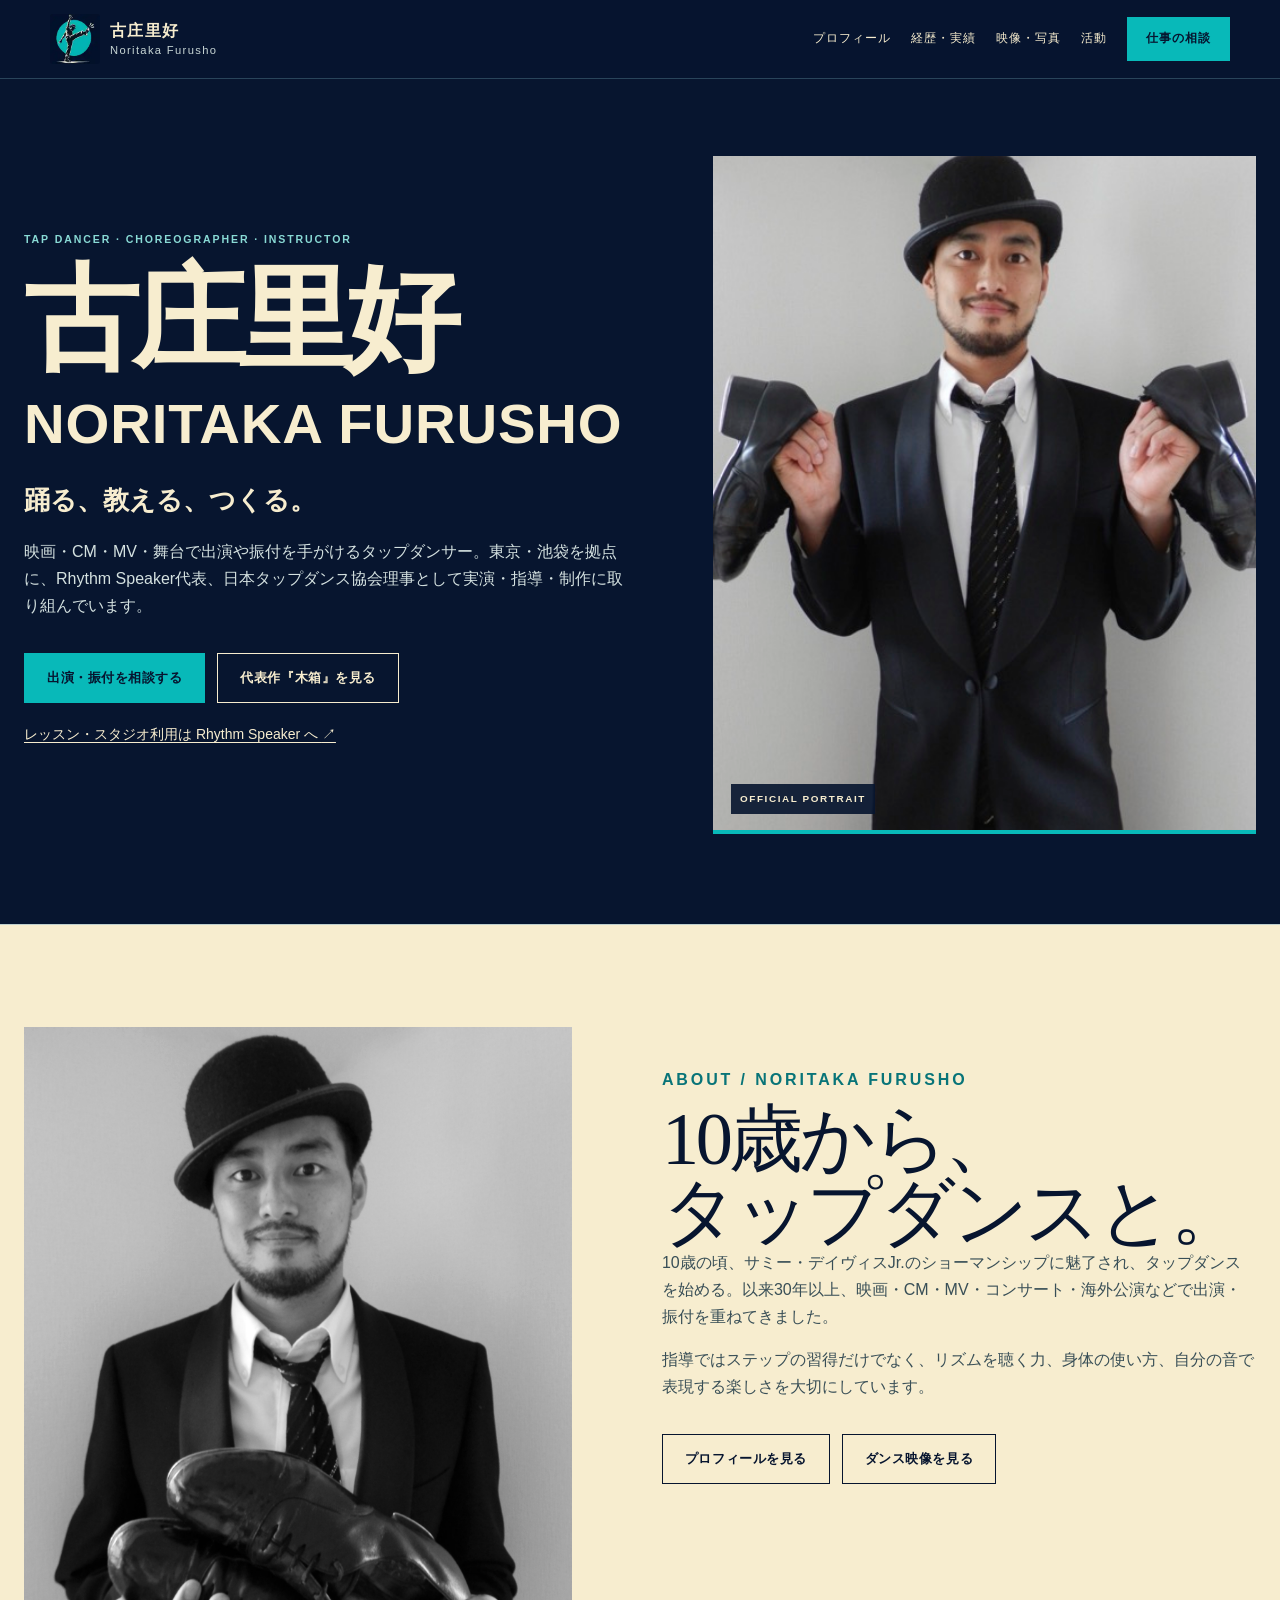
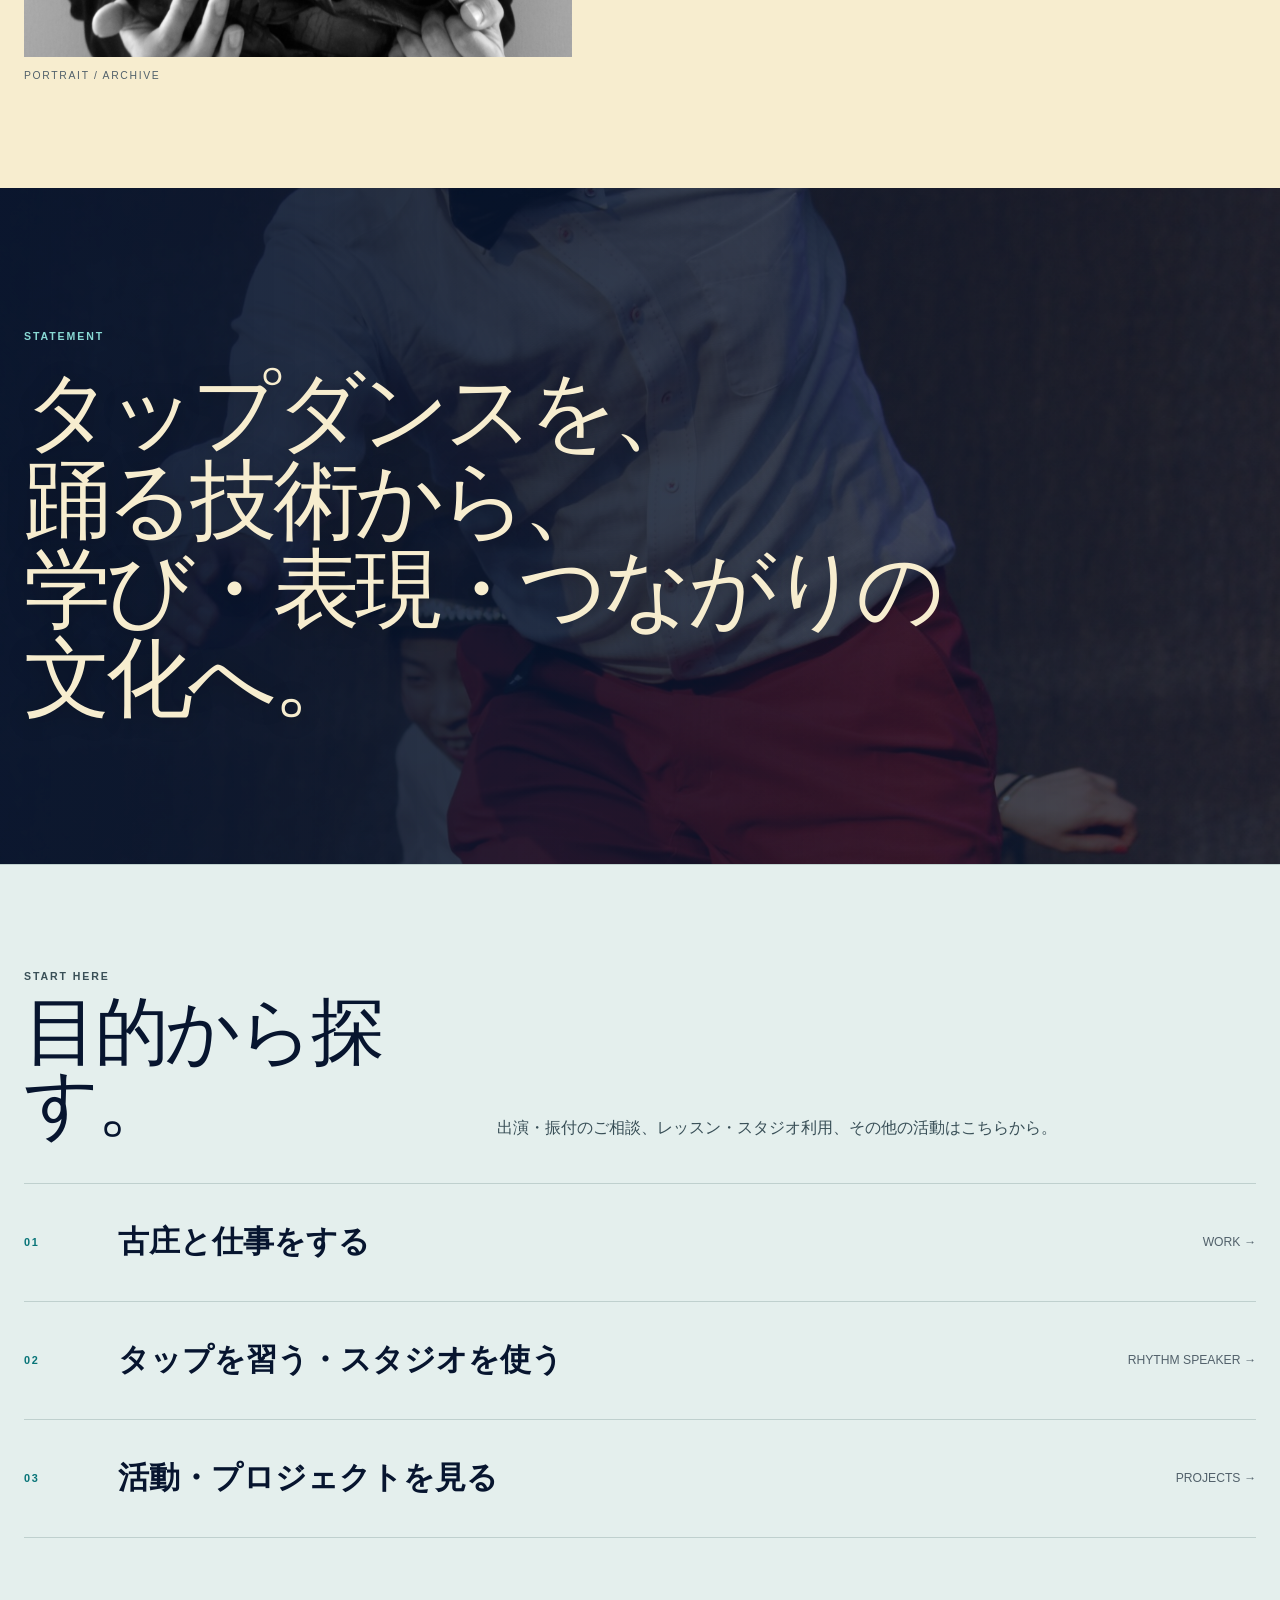
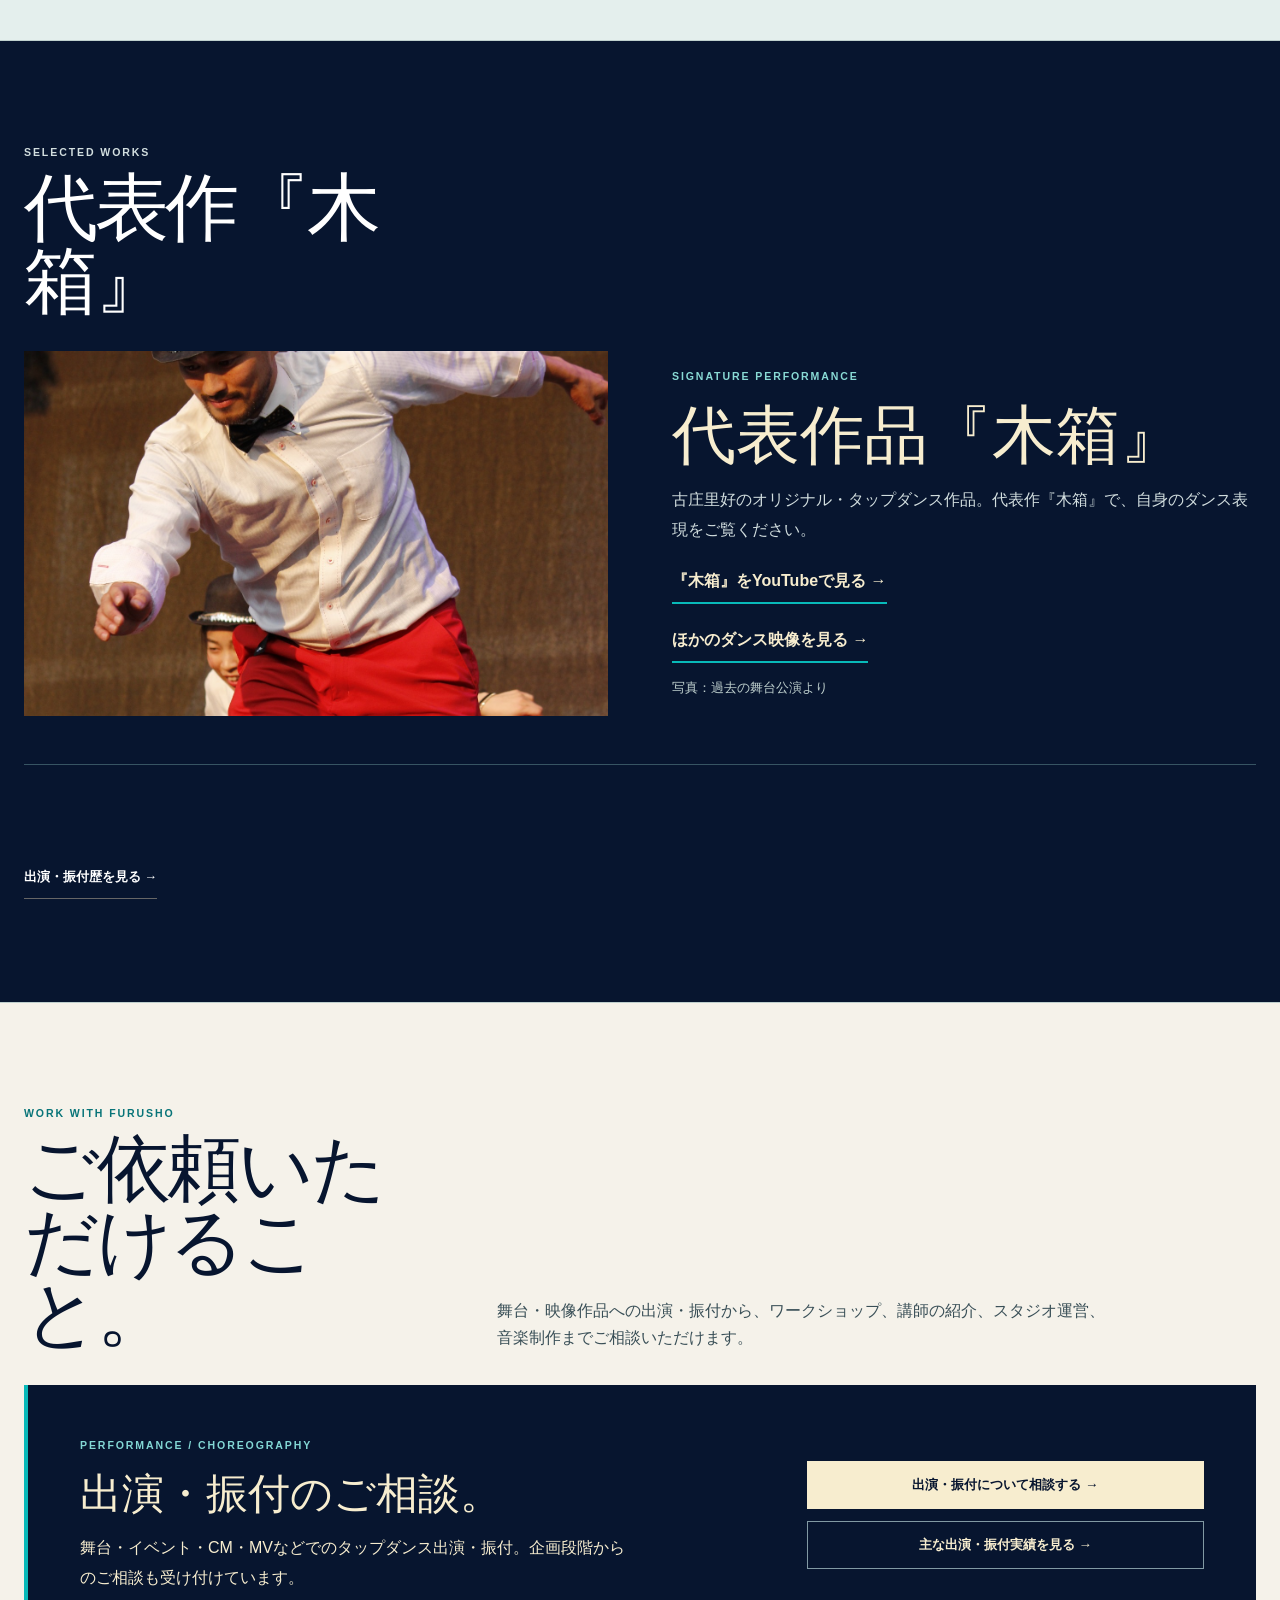
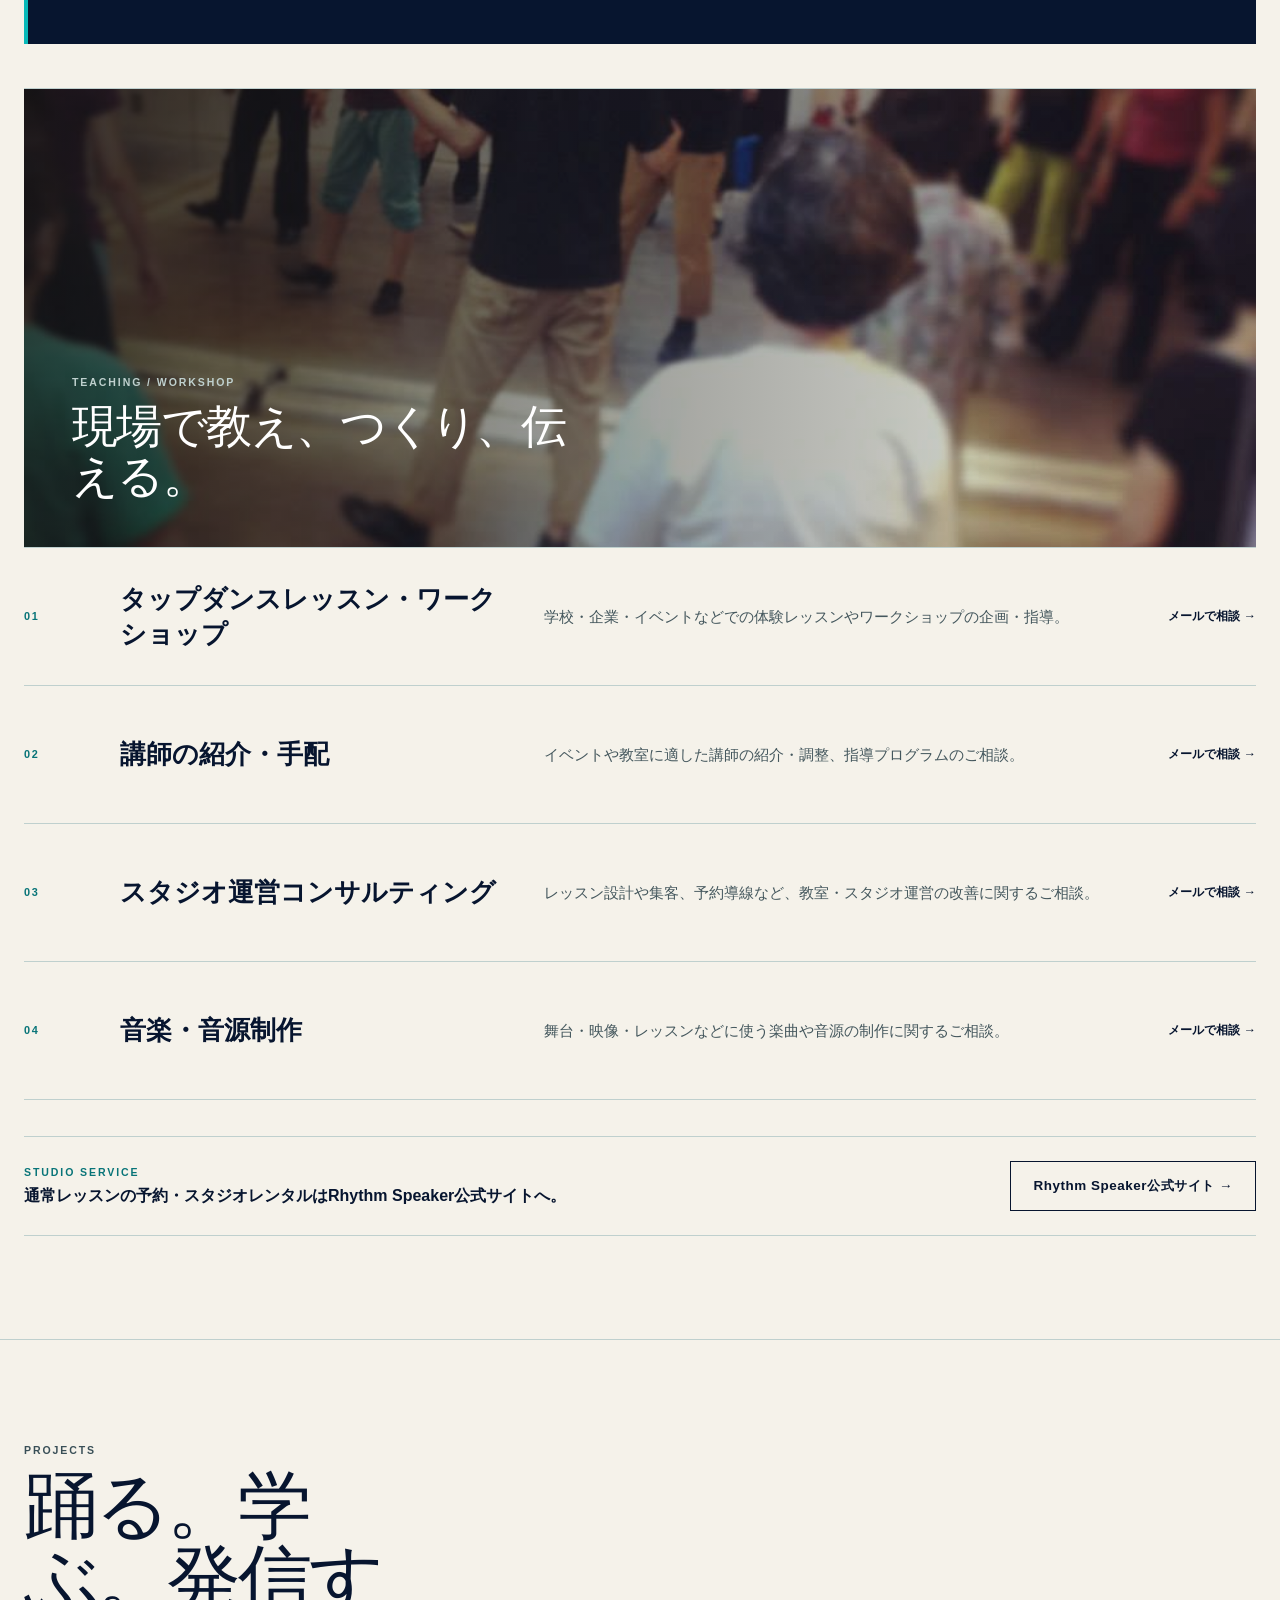
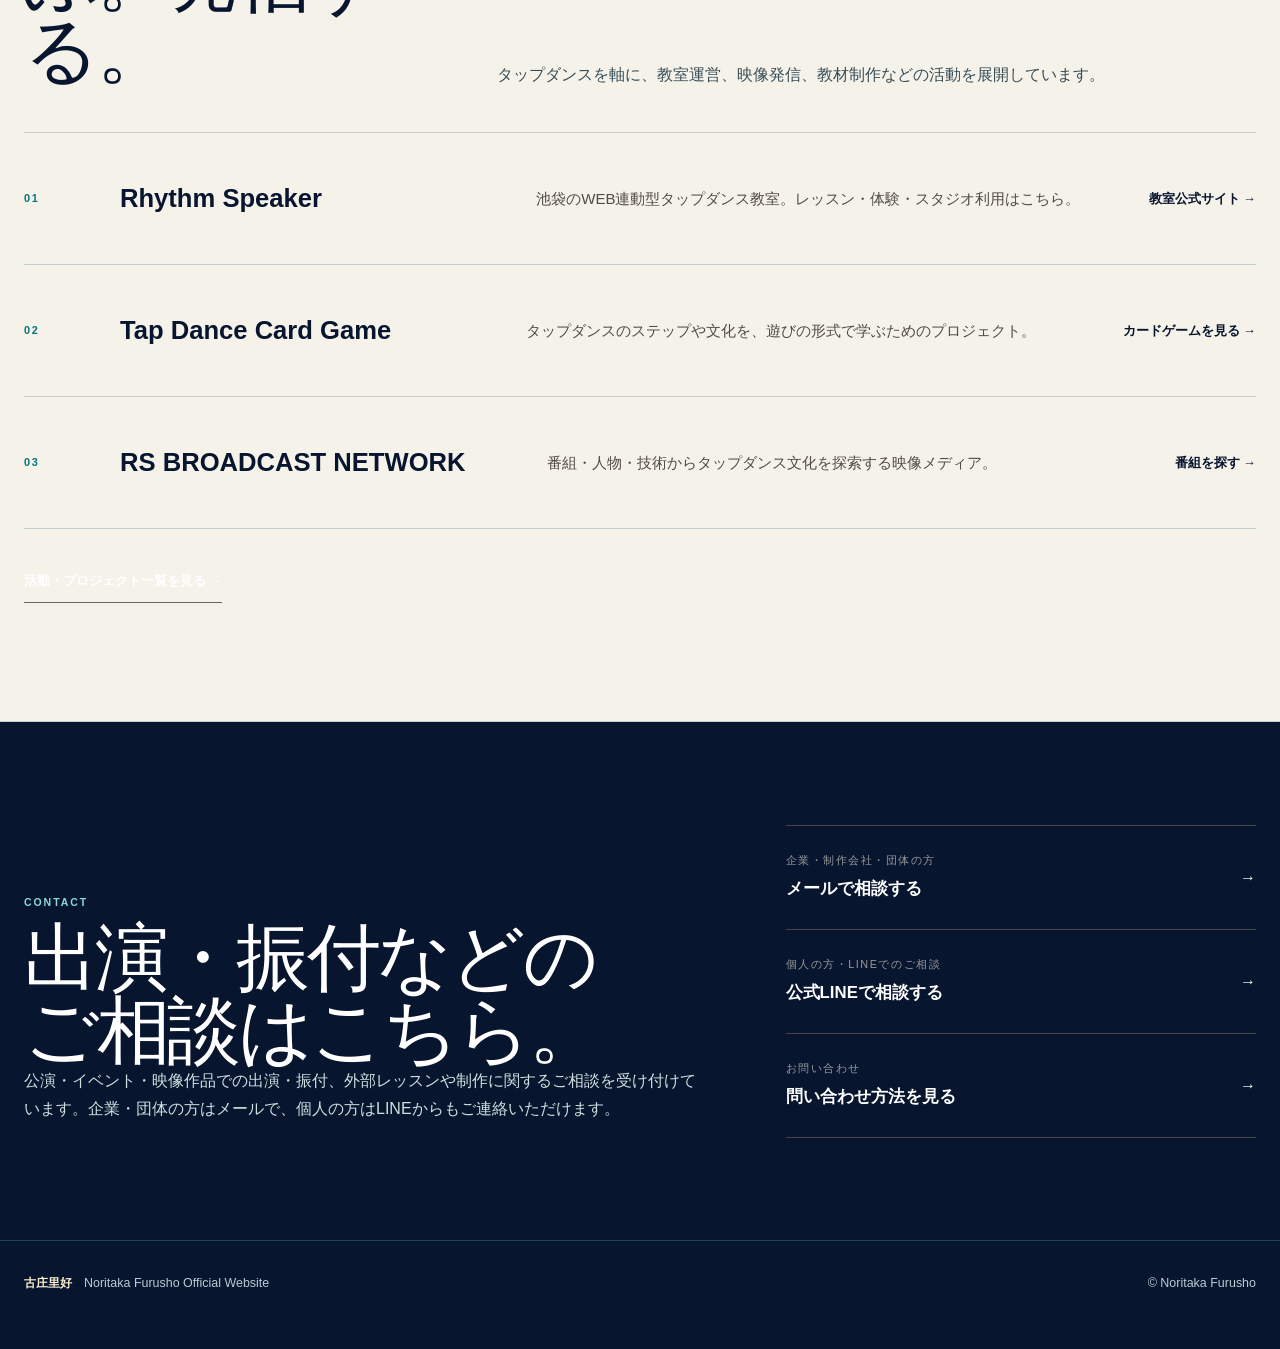
==== commit db99eab5: "Serve a responsive portrait on the home page" ====
--- a/index.html
+++ b/index.html
@@ -80,7 +80,13 @@
         <a class="v3-hero-studio-link" href="https://noritap.github.io/rhythmspeaker/" target="_blank" rel="noopener noreferrer">レッスン・スタジオ利用は Rhythm Speaker へ <span aria-hidden="true">↗</span></a>
       </div>
       <figure class="v3-portrait">
-        <img src="assets/images/furusho-profile-main.jpg" alt="タップシューズを手にした古庄里好" width="1200" height="1600" fetchpriority="high">
+        <img src="assets/images/furusho-profile-768w.jpg"
+             srcset="assets/images/furusho-profile-480w.jpg 480w,
+                     assets/images/furusho-profile-768w.jpg 768w,
+                     assets/images/furusho-profile-1200w.jpg 1200w,
+                     assets/images/furusho-profile-1600w.jpg 1600w"
+             sizes="(max-width: 648px) calc(100vw - 28px), (max-width: 980px) 620px, 550px"
+             alt="タップシューズを手にした古庄里好" width="1200" height="1600" fetchpriority="high">
         <figcaption>OFFICIAL PORTRAIT</figcaption>
       </figure>
     </section>
--- a/assets/css/style.css
+++ b/assets/css/style.css
@@ -245,6 +245,7 @@
     font-weight: 800;
     font-size: .84rem;
     background: var(--bg);
+    color: var(--ink);
   }
   .mobile-action-bar .mobile-action-primary { background: var(--ink); color: var(--light); }
 }
